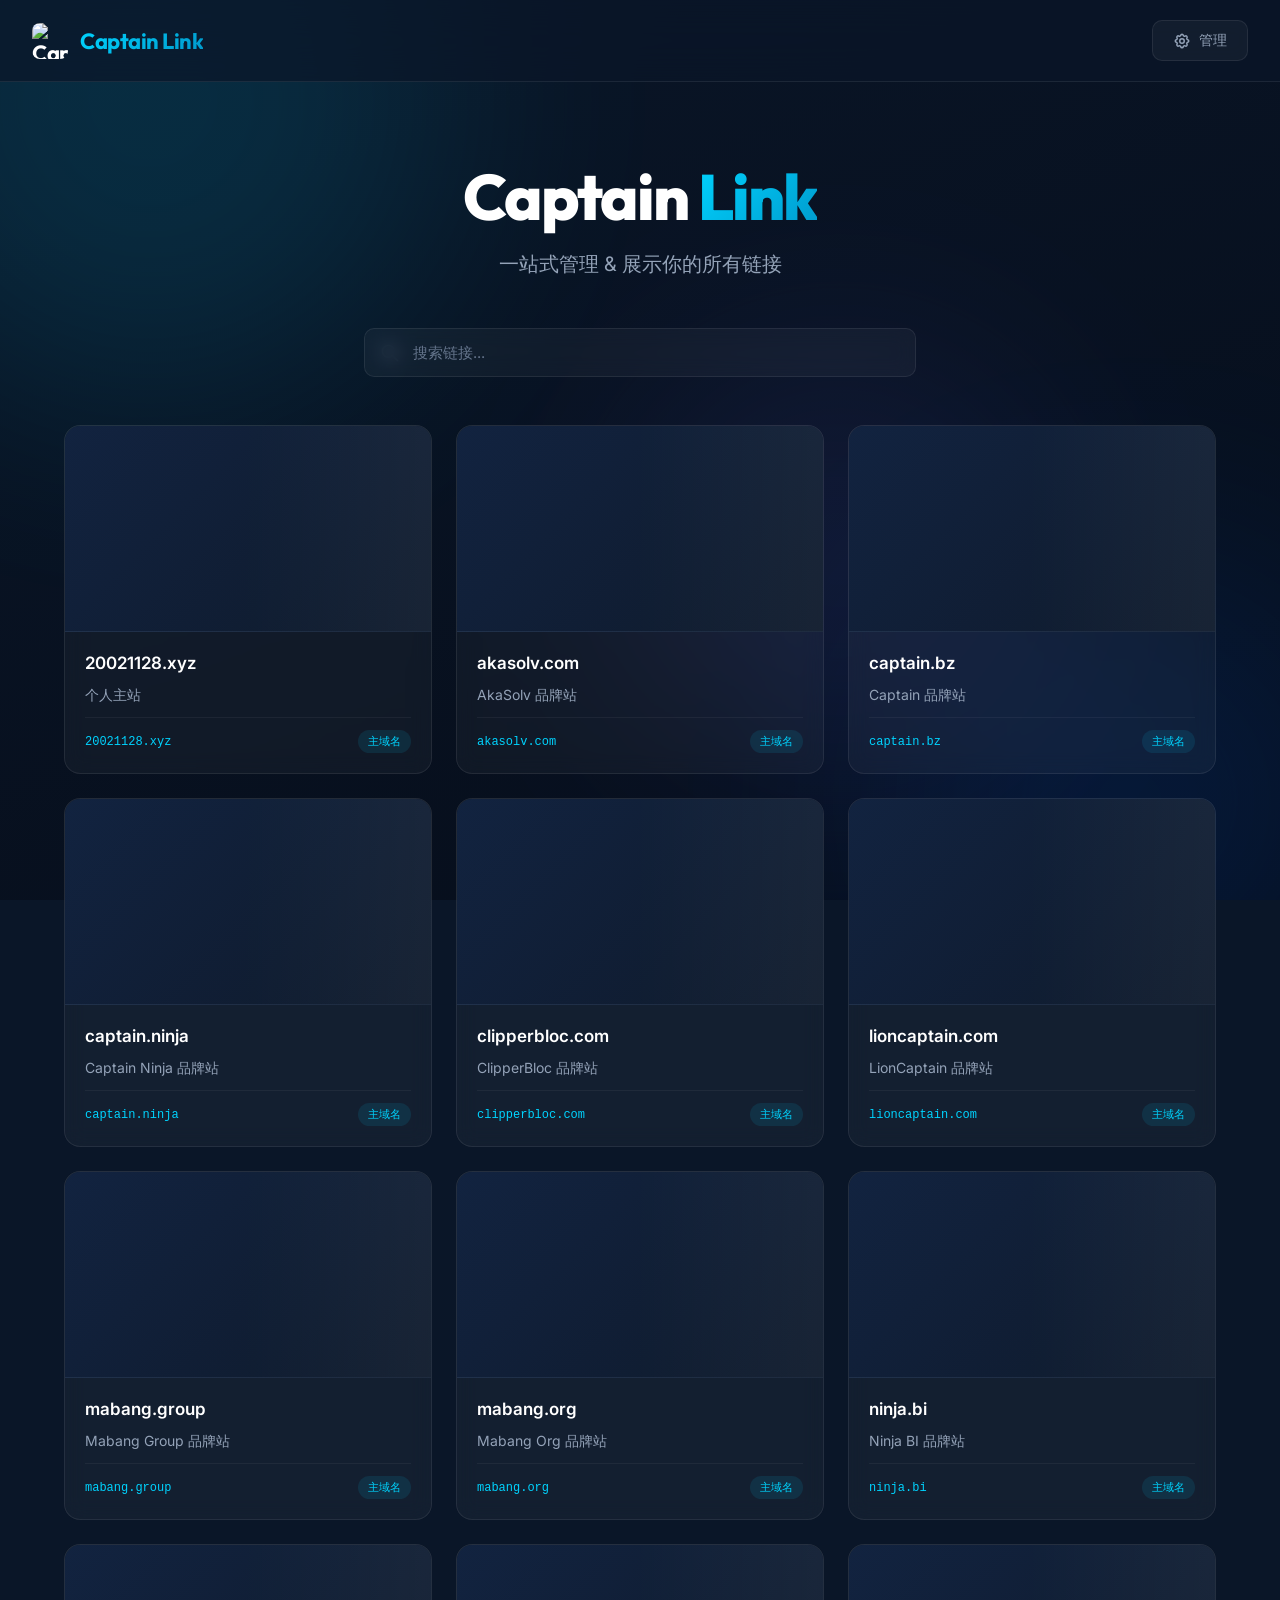
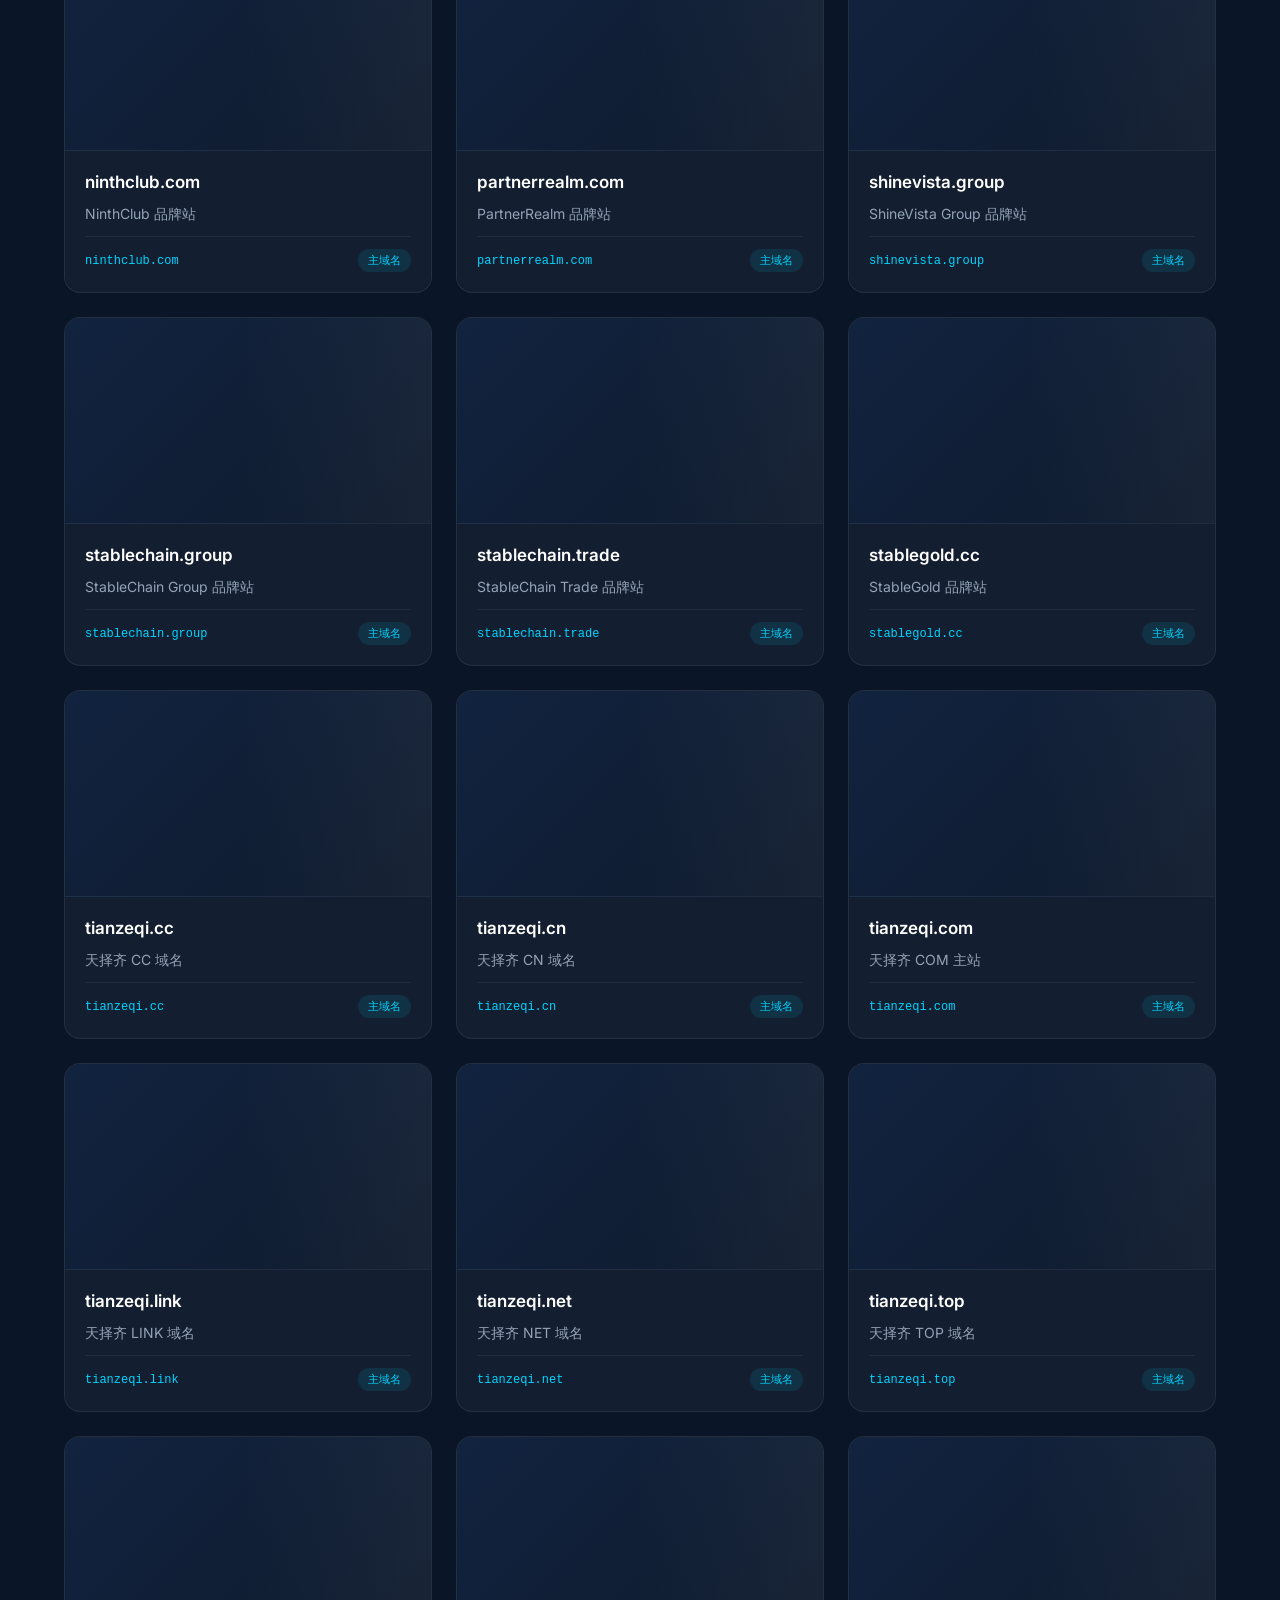
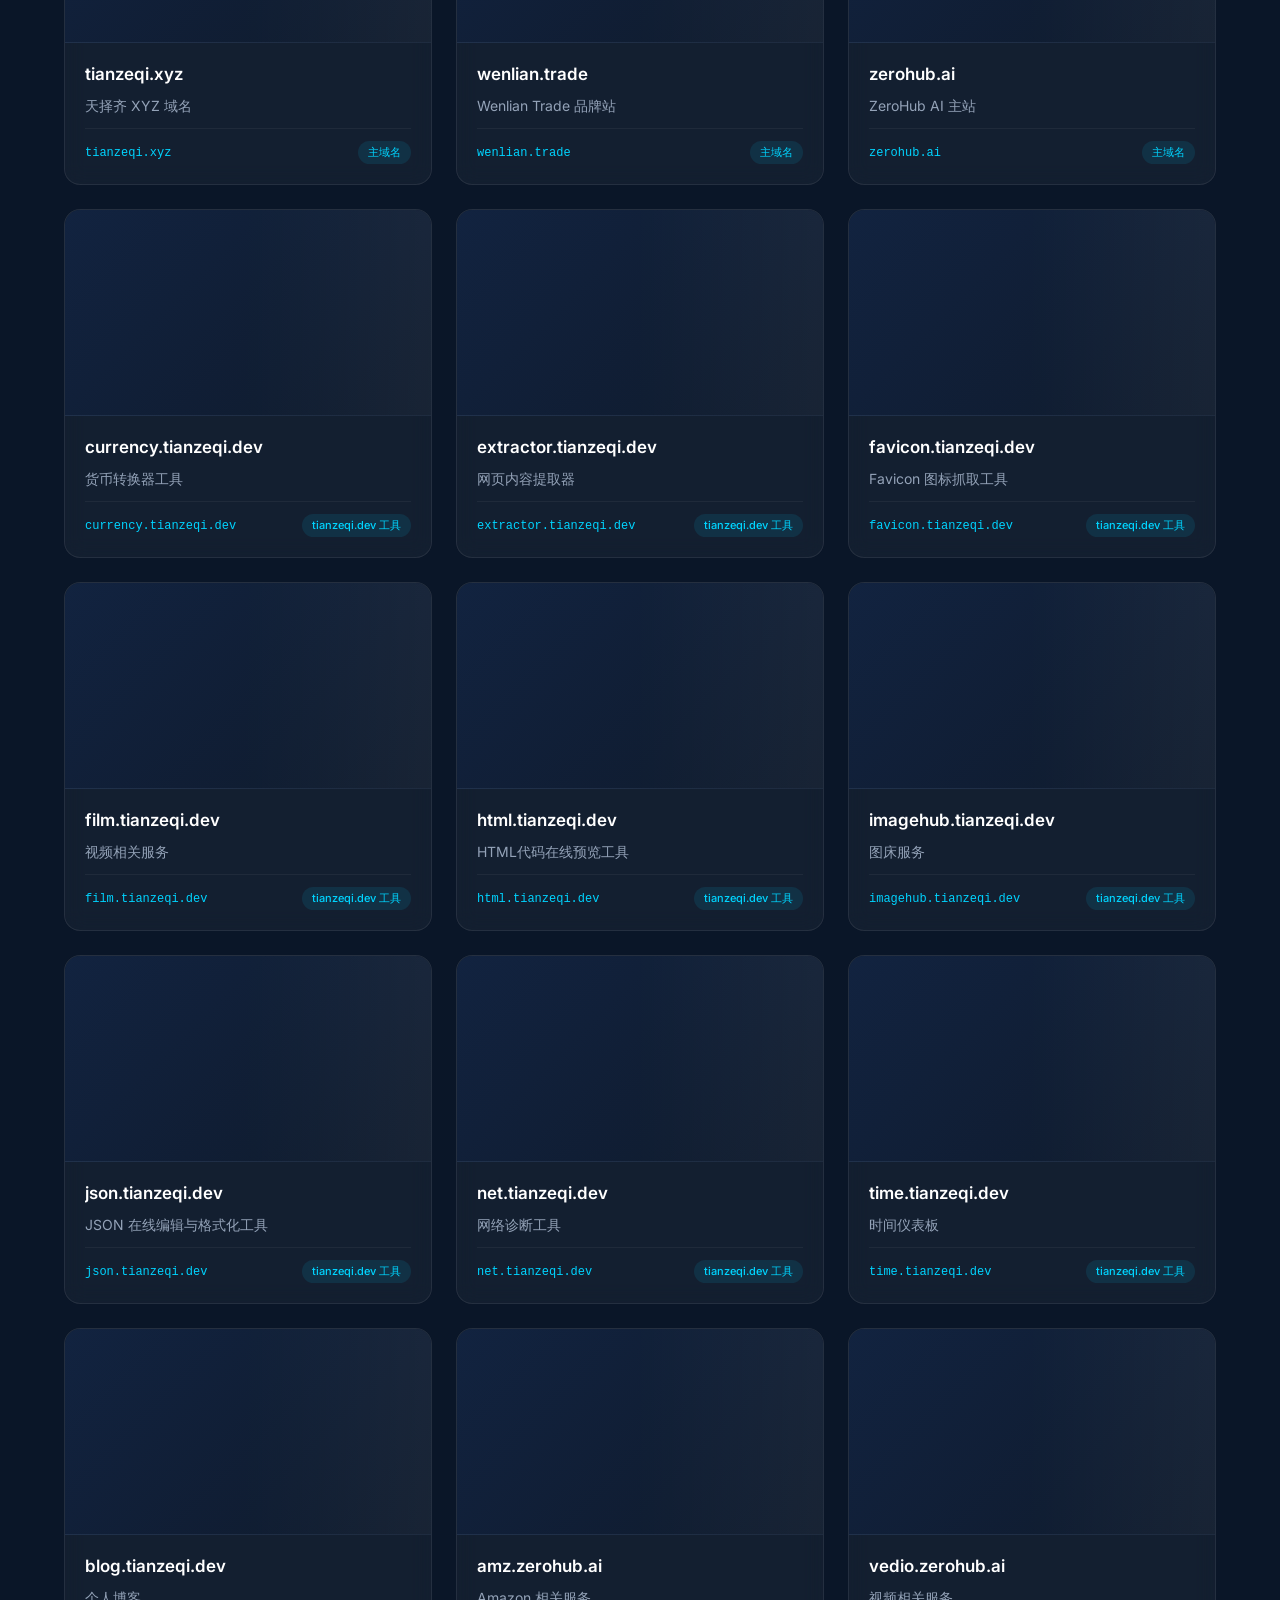
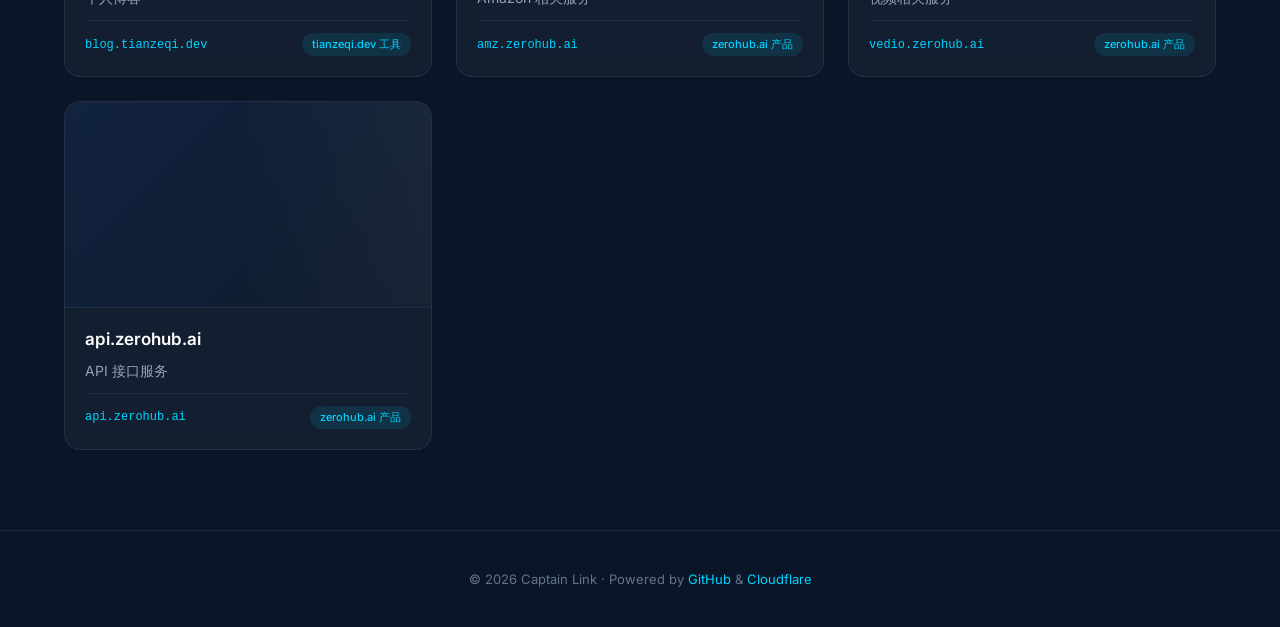
==== index.html @ e4a8e562 "🎉 Captain Link v1.0 — 个人链接展示网站首次提交 - 37个链接卡片，三大分类（主域名/工具/产品） - 暗色主题 + 玻璃拟态动画 - 管理后台：密码验证 + 链接CRUD + " ====
<!DOCTYPE html>
<html lang="zh-CN">
<head>
  <meta charset="UTF-8">
  <meta name="viewport" content="width=device-width, initial-scale=1.0">
  <title>Captain Link — 个人链接收纳站</title>
  <meta name="description" content="一站式管理 & 展示你的所有链接">

  <!-- Favicon -->
  <link rel="icon" type="image/png" href="https://imagehub.tianzeqi.dev/file/favicon/1766540939004_14.png">
  <link rel="apple-touch-icon" href="https://imagehub.tianzeqi.dev/file/favicon/1766540939004_14.png">

  <!-- Open Graph -->
  <meta property="og:title" content="Captain Link">
  <meta property="og:description" content="一站式管理 & 展示你的所有链接">
  <meta property="og:type" content="website">
  <meta property="og:image" content="https://imagehub.tianzeqi.dev/file/favicon/1766540939004_14.png">

  <!-- Fonts -->
  <link rel="preconnect" href="https://fonts.googleapis.com">
  <link rel="preconnect" href="https://fonts.gstatic.com" crossorigin>
  <link href="https://fonts.googleapis.com/css2?family=Inter:wght@400;500;600;700&family=Outfit:wght@600;700;800&display=swap" rel="stylesheet">

  <!-- Styles -->
  <link rel="stylesheet" href="css/style.css">
</head>
<body>

  <!-- 动画背景 -->
  <div class="animated-bg">
    <div class="orb orb-1"></div>
    <div class="orb orb-2"></div>
    <div class="orb orb-3"></div>
  </div>

  <!-- 顶部导航 -->
  <nav class="navbar">
    <a href="index.html" class="logo">
      <img src="https://imagehub.tianzeqi.dev/file/favicon/1766540939004_14.png" alt="Captain Link">
      <span class="logo-text">Captain Link</span>
    </a>
    <a href="admin.html" class="admin-link">
      <svg fill="none" stroke="currentColor" viewBox="0 0 24 24">
        <path stroke-linecap="round" stroke-linejoin="round" stroke-width="2"
              d="M10.325 4.317c.426-1.756 2.924-1.756 3.35 0a1.724 1.724 0 002.573 1.066c1.543-.94 3.31.826 2.37 2.37a1.724 1.724 0 001.065 2.572c1.756.426 1.756 2.924 0 3.35a1.724 1.724 0 00-1.066 2.573c.94 1.543-.826 3.31-2.37 2.37a1.724 1.724 0 00-2.572 1.065c-.426 1.756-2.924 1.756-3.35 0a1.724 1.724 0 00-2.573-1.066c-1.543.94-3.31-.826-2.37-2.37a1.724 1.724 0 00-1.065-2.572c-1.756-.426-1.756-2.924 0-3.35a1.724 1.724 0 001.066-2.573c-.94-1.543.826-3.31 2.37-2.37.996.608 2.296.07 2.572-1.065z"/>
        <path stroke-linecap="round" stroke-linejoin="round" stroke-width="2" d="M15 12a3 3 0 11-6 0 3 3 0 016 0z"/>
      </svg>
      管理
    </a>
  </nav>

  <!-- Hero 区域 -->
  <section class="hero">
    <h1>Captain <span class="gradient-text">Link</span></h1>
    <p class="tagline">一站式管理 & 展示你的所有链接</p>
  </section>

  <!-- 搜索栏 -->
  <div class="search-bar">
    <svg class="search-icon" fill="none" stroke="currentColor" viewBox="0 0 24 24">
      <path stroke-linecap="round" stroke-linejoin="round" stroke-width="2"
            d="M21 21l-6-6m2-5a7 7 0 11-14 0 7 7 0 0114 0z"/>
    </svg>
    <input type="text" id="searchInput" placeholder="搜索链接...">
  </div>

  <!-- 链接卡片网格 -->
  <section class="links-section">
    <div class="links-grid" id="linksGrid">
      <!-- 由 main.js 动态渲染 -->
    </div>
  </section>

  <!-- 页脚 -->
  <footer class="footer">
    <p>&copy; <span id="year"></span> Captain Link · Powered by
      <a href="https://github.com" target="_blank" rel="noopener">GitHub</a> &
      <a href="https://cloudflare.com" target="_blank" rel="noopener">Cloudflare</a>
    </p>
  </footer>

  <!-- Scripts -->
  <script>document.getElementById('year').textContent = new Date().getFullYear();</script>
  <script src="js/config.js"></script>
  <script src="js/main.js"></script>
</body>
</html>
---- css/style.css ----
/* ==========================================================================
   Captain Link — Stylesheet
   暗色主题 · 玻璃拟态 · 动画背景 · 响应式布局
   ========================================================================== */

/* ==================== CSS 变量 ==================== */
:root {
  --bg-base:        #0a1628;
  --bg-deep:        #060d1a;
  --card-bg:        rgba(255, 255, 255, 0.04);
  --card-border:    rgba(255, 255, 255, 0.08);
  --card-hover-bg:  rgba(255, 255, 255, 0.07);
  --card-hover-border: rgba(0, 212, 255, 0.25);
  --text-primary:   #ffffff;
  --text-secondary: #94a3b8;
  --text-muted:     #64748b;
  --accent:         #00d4ff;
  --accent-2:       #0099cc;
  --accent-gradient: linear-gradient(135deg, #00d4ff, #0099cc);
  --danger:         #ef4444;
  --success:        #10b981;
  --warning:        #f59e0b;
  --radius:         16px;
  --radius-sm:      10px;
  --transition:     all 0.3s cubic-bezier(0.4, 0, 0.2, 1);
  --font-heading:   'Outfit', system-ui, sans-serif;
  --font-body:      'Inter', system-ui, -apple-system, sans-serif;
}

/* ==================== Reset ==================== */
*, *::before, *::after {
  margin: 0;
  padding: 0;
  box-sizing: border-box;
}

html { scroll-behavior: smooth; }

body {
  font-family: var(--font-body);
  background: var(--bg-base);
  color: var(--text-primary);
  min-height: 100vh;
  overflow-x: hidden;
  -webkit-font-smoothing: antialiased;
  -moz-osx-font-smoothing: grayscale;
}

a { color: inherit; text-decoration: none; }
img { display: block; max-width: 100%; }
button { font-family: inherit; cursor: pointer; border: none; outline: none; }
input, textarea { font-family: inherit; outline: none; }

/* ==================== 动画背景 ==================== */
.animated-bg {
  position: fixed;
  top: 0; left: 0;
  width: 100%;
  height: 100%;
  z-index: -1;
  overflow: hidden;
  background: linear-gradient(160deg, var(--bg-base) 0%, var(--bg-deep) 100%);
}

.animated-bg .orb {
  position: absolute;
  border-radius: 50%;
  filter: blur(120px);
  opacity: 0.12;
  animation: orb-float 25s infinite ease-in-out;
}

.animated-bg .orb-1 {
  width: 600px; height: 600px;
  background: #00d4ff;
  top: -200px; left: -150px;
}

.animated-bg .orb-2 {
  width: 500px; height: 500px;
  background: #0066ff;
  bottom: -150px; right: -100px;
  animation-delay: -8s;
}

.animated-bg .orb-3 {
  width: 400px; height: 400px;
  background: #6366f1;
  top: 40%; left: 50%;
  animation-delay: -15s;
}

@keyframes orb-float {
  0%, 100% { transform: translate(0, 0) scale(1); }
  33%      { transform: translate(80px, 60px) scale(1.1); }
  66%      { transform: translate(-60px, 80px) scale(0.95); }
}

/* ==================== 顶部导航 ==================== */
.navbar {
  position: sticky;
  top: 0;
  z-index: 100;
  display: flex;
  align-items: center;
  justify-content: space-between;
  padding: 20px 32px;
  background: rgba(10, 22, 40, 0.7);
  backdrop-filter: blur(20px);
  -webkit-backdrop-filter: blur(20px);
  border-bottom: 1px solid var(--card-border);
}

.navbar .logo {
  display: flex;
  align-items: center;
  gap: 12px;
  font-family: var(--font-heading);
  font-size: 22px;
  font-weight: 700;
  letter-spacing: -0.5px;
}

.navbar .logo img {
  width: 36px;
  height: 36px;
  border-radius: 8px;
}

.navbar .logo .logo-text {
  background: var(--accent-gradient);
  -webkit-background-clip: text;
  background-clip: text;
  -webkit-text-fill-color: transparent;
}

.admin-link {
  display: flex;
  align-items: center;
  gap: 8px;
  padding: 10px 20px;
  background: var(--card-bg);
  border: 1px solid var(--card-border);
  border-radius: var(--radius-sm);
  color: var(--text-secondary);
  font-size: 14px;
  font-weight: 500;
  transition: var(--transition);
}

.admin-link:hover {
  background: var(--card-hover-bg);
  border-color: var(--card-hover-border);
  color: var(--accent);
}

.admin-link svg {
  width: 18px;
  height: 18px;
}

/* ==================== Hero 区域 ==================== */
.hero {
  text-align: center;
  padding: 80px 24px 48px;
  max-width: 800px;
  margin: 0 auto;
}

.hero h1 {
  font-family: var(--font-heading);
  font-size: clamp(40px, 7vw, 64px);
  font-weight: 800;
  letter-spacing: -2px;
  line-height: 1.1;
  margin-bottom: 16px;
}

.hero h1 .gradient-text {
  background: var(--accent-gradient);
  -webkit-background-clip: text;
  background-clip: text;
  -webkit-text-fill-color: transparent;
}

.hero .tagline {
  font-size: clamp(16px, 2.5vw, 20px);
  color: var(--text-secondary);
  font-weight: 400;
  line-height: 1.6;
}

/* ==================== 搜索栏 ==================== */
.search-bar {
  max-width: 600px;
  margin: 0 auto 48px;
  padding: 0 24px;
  position: relative;
}

.search-bar input {
  width: 100%;
  padding: 14px 20px 14px 48px;
  background: var(--card-bg);
  border: 1px solid var(--card-border);
  border-radius: var(--radius-sm);
  color: var(--text-primary);
  font-size: 15px;
  transition: var(--transition);
  backdrop-filter: blur(10px);
}

.search-bar input::placeholder {
  color: var(--text-muted);
}

.search-bar input:focus {
  border-color: var(--accent);
  background: var(--card-hover-bg);
}

.search-bar .search-icon {
  position: absolute;
  left: 40px;
  top: 50%;
  transform: translateY(-50%);
  width: 20px;
  height: 20px;
  color: var(--text-muted);
  pointer-events: none;
}

/* ==================== 链接卡片网格 ==================== */
.links-section {
  max-width: 1200px;
  margin: 0 auto;
  padding: 0 24px 80px;
}

.links-grid {
  display: grid;
  grid-template-columns: repeat(auto-fill, minmax(340px, 1fr));
  gap: 24px;
}

/* --- 单个链接卡片 --- */
.link-card {
  background: var(--card-bg);
  border: 1px solid var(--card-border);
  border-radius: var(--radius);
  overflow: hidden;
  transition: var(--transition);
  backdrop-filter: blur(10px);
  -webkit-backdrop-filter: blur(10px);
  display: flex;
  flex-direction: column;
  animation: card-fade-in 0.5s ease-out forwards;
  opacity: 0;
}

@keyframes card-fade-in {
  from { opacity: 0; transform: translateY(20px); }
  to   { opacity: 1; transform: translateY(0); }
}

.link-card:hover {
  transform: translateY(-6px);
  background: var(--card-hover-bg);
  border-color: var(--card-hover-border);
  box-shadow: 0 16px 48px rgba(0, 212, 255, 0.08);
}

/* --- 预览截图区域 --- */
.link-preview {
  width: 100%;
  aspect-ratio: 16 / 9;
  background: linear-gradient(135deg, #0d1f3c, #0a1628);
  overflow: hidden;
  position: relative;
  border-bottom: 1px solid var(--card-border);
}

.link-preview img {
  width: 100%;
  height: 100%;
  object-fit: cover;
  transition: transform 0.4s ease;
}

.link-card:hover .link-preview img {
  transform: scale(1.05);
}

/* 预览加载骨架 */
.link-preview .skeleton {
  width: 100%;
  height: 100%;
  background: linear-gradient(90deg, rgba(255,255,255,0.02) 25%, rgba(255,255,255,0.06) 50%, rgba(255,255,255,0.02) 75%);
  background-size: 200% 100%;
  animation: skeleton-shimmer 1.5s infinite;
}

@keyframes skeleton-shimmer {
  0%   { background-position: 200% 0; }
  100% { background-position: -200% 0; }
}

/* 预览加载失败时的回退 */
.link-preview .preview-fallback {
  display: none;
  width: 100%;
  height: 100%;
  flex-direction: column;
  align-items: center;
  justify-content: center;
  gap: 12px;
  background: linear-gradient(135deg, #0d1f3c, #0a1628);
}

.link-preview .preview-fallback img {
  width: 48px;
  height: 48px;
  border-radius: 10px;
}

.link-preview .preview-fallback span {
  font-size: 13px;
  color: var(--text-muted);
}

/* --- 卡片信息区域 --- */
.link-info {
  padding: 20px;
  flex: 1;
  display: flex;
  flex-direction: column;
}

.link-header {
  display: flex;
  align-items: center;
  gap: 10px;
  margin-bottom: 10px;
}

.link-favicon {
  width: 24px;
  height: 24px;
  border-radius: 6px;
  flex-shrink: 0;
}

.link-title {
  font-size: 17px;
  font-weight: 600;
  color: var(--text-primary);
  line-height: 1.3;
  flex: 1;
  overflow: hidden;
  text-overflow: ellipsis;
  white-space: nowrap;
}

.link-description {
  font-size: 14px;
  color: var(--text-secondary);
  line-height: 1.5;
  margin-bottom: 12px;
  display: -webkit-box;
  -webkit-line-clamp: 2;
  -webkit-box-orient: vertical;
  overflow: hidden;
}

.link-meta {
  display: flex;
  align-items: center;
  justify-content: space-between;
  margin-top: auto;
  padding-top: 12px;
  border-top: 1px solid rgba(255,255,255,0.05);
}

.link-url {
  font-size: 12px;
  color: var(--accent);
  font-family: 'SF Mono', 'Fira Code', monospace;
  overflow: hidden;
  text-overflow: ellipsis;
  white-space: nowrap;
  max-width: 200px;
}

.link-category {
  font-size: 11px;
  padding: 4px 10px;
  background: rgba(0, 212, 255, 0.1);
  color: var(--accent);
  border-radius: 20px;
  font-weight: 500;
  white-space: nowrap;
}

/* --- 空状态 --- */
.empty-state {
  grid-column: 1 / -1;
  text-align: center;
  padding: 80px 24px;
  color: var(--text-muted);
}

.empty-state svg {
  width: 64px;
  height: 64px;
  margin: 0 auto 20px;
  opacity: 0.3;
}

.empty-state h3 {
  font-size: 20px;
  color: var(--text-secondary);
  margin-bottom: 8px;
}

.empty-state p {
  font-size: 14px;
}

/* ==================== 页脚 ==================== */
.footer {
  text-align: center;
  padding: 40px 24px;
  border-top: 1px solid var(--card-border);
  color: var(--text-muted);
  font-size: 13px;
}

.footer a {
  color: var(--accent);
  transition: var(--transition);
}

.footer a:hover { text-decoration: underline; }

/* ==========================================================================
   管理后台样式
   ========================================================================== */
.admin-body {
  display: flex;
  align-items: center;
  justify-content: center;
  min-height: 100vh;
  padding: 24px;
}

/* --- 密码门 --- */
.password-gate {
  width: 100%;
  max-width: 420px;
  background: var(--card-bg);
  border: 1px solid var(--card-border);
  border-radius: var(--radius);
  padding: 48px 40px;
  text-align: center;
  backdrop-filter: blur(20px);
  -webkit-backdrop-filter: blur(20px);
  animation: card-fade-in 0.5s ease-out;
}

.password-gate .lock-icon {
  width: 64px;
  height: 64px;
  margin: 0 auto 24px;
  color: var(--accent);
  opacity: 0.8;
}

.password-gate h2 {
  font-family: var(--font-heading);
  font-size: 24px;
  font-weight: 700;
  margin-bottom: 8px;
}

.password-gate p {
  font-size: 14px;
  color: var(--text-secondary);
  margin-bottom: 28px;
}

.password-gate .input-group {
  position: relative;
  margin-bottom: 20px;
}

.password-gate input {
  width: 100%;
  padding: 14px 48px 14px 16px;
  background: rgba(0, 0, 0, 0.3);
  border: 1px solid var(--card-border);
  border-radius: var(--radius-sm);
  color: var(--text-primary);
  font-size: 15px;
  transition: var(--transition);
}

.password-gate input:focus {
  border-color: var(--accent);
}

.password-gate input.shake {
  border-color: var(--danger);
  animation: shake 0.4s ease;
}

@keyframes shake {
  0%, 100% { transform: translateX(0); }
  25%      { transform: translateX(-8px); }
  75%      { transform: translateX(8px); }
}

.password-gate .toggle-visibility {
  position: absolute;
  right: 14px;
  top: 50%;
  transform: translateY(-50%);
  background: none;
  color: var(--text-muted);
  cursor: pointer;
  padding: 4px;
}

.password-gate .toggle-visibility:hover { color: var(--text-secondary); }

.password-gate .error-msg {
  display: none;
  color: var(--danger);
  font-size: 13px;
  margin-bottom: 16px;
}

/* --- 通用按钮 --- */
.btn {
  display: inline-flex;
  align-items: center;
  justify-content: center;
  gap: 8px;
  padding: 12px 24px;
  border-radius: var(--radius-sm);
  font-size: 14px;
  font-weight: 600;
  transition: var(--transition);
  white-space: nowrap;
}

.btn-primary {
  background: var(--accent-gradient);
  color: #001824;
  width: 100%;
}

.btn-primary:hover {
  transform: translateY(-1px);
  box-shadow: 0 8px 24px rgba(0, 212, 255, 0.3);
}

.btn-primary:disabled {
  opacity: 0.5;
  cursor: not-allowed;
  transform: none;
  box-shadow: none;
}

.btn-secondary {
  background: var(--card-bg);
  border: 1px solid var(--card-border);
  color: var(--text-secondary);
}

.btn-secondary:hover {
  background: var(--card-hover-bg);
  color: var(--text-primary);
}

.btn-danger {
  background: rgba(239, 68, 68, 0.1);
  border: 1px solid rgba(239, 68, 68, 0.2);
  color: var(--danger);
  padding: 8px 14px;
  font-size: 13px;
}

.btn-danger:hover {
  background: rgba(239, 68, 68, 0.2);
}

/* --- 管理面板 --- */
.admin-panel {
  width: 100%;
  max-width: 800px;
  animation: card-fade-in 0.4s ease-out;
}

.admin-header {
  display: flex;
  align-items: center;
  justify-content: space-between;
  margin-bottom: 32px;
}

.admin-header h2 {
  font-family: var(--font-heading);
  font-size: 28px;
  font-weight: 700;
}

.admin-header .back-link {
  font-size: 14px;
  color: var(--text-secondary);
  transition: var(--transition);
}

.admin-header .back-link:hover { color: var(--accent); }

/* --- 区块卡片 --- */
.section-card {
  background: var(--card-bg);
  border: 1px solid var(--card-border);
  border-radius: var(--radius);
  padding: 28px;
  margin-bottom: 24px;
  backdrop-filter: blur(10px);
}

.section-card h3 {
  font-size: 16px;
  font-weight: 600;
  margin-bottom: 20px;
  display: flex;
  align-items: center;
  gap: 8px;
}

.section-card h3 .count {
  font-size: 13px;
  color: var(--text-muted);
  font-weight: 400;
}

/* --- 表单字段 --- */
.form-row {
  display: grid;
  grid-template-columns: 1fr 1fr;
  gap: 16px;
  margin-bottom: 16px;
}

.form-field {
  display: flex;
  flex-direction: column;
  gap: 6px;
}

.form-field.full { grid-column: 1 / -1; }

.form-field label {
  font-size: 13px;
  color: var(--text-secondary);
  font-weight: 500;
}

.form-field input,
.form-field textarea {
  padding: 10px 14px;
  background: rgba(0, 0, 0, 0.3);
  border: 1px solid var(--card-border);
  border-radius: 8px;
  color: var(--text-primary);
  font-size: 14px;
  transition: var(--transition);
}

.form-field input:focus,
.form-field textarea:focus {
  border-color: var(--accent);
}

.form-field textarea {
  resize: vertical;
  min-height: 60px;
}

/* --- 链接列表项 --- */
.link-list {
  display: flex;
  flex-direction: column;
  gap: 12px;
}

.link-list-item {
  display: flex;
  align-items: center;
  gap: 14px;
  padding: 14px 16px;
  background: rgba(0, 0, 0, 0.2);
  border: 1px solid var(--card-border);
  border-radius: var(--radius-sm);
  transition: var(--transition);
}

.link-list-item:hover {
  border-color: rgba(255, 255, 255, 0.12);
  background: rgba(0, 0, 0, 0.3);
}

.link-list-item .item-info {
  flex: 1;
  min-width: 0;
}

.link-list-item .item-title {
  font-size: 15px;
  font-weight: 600;
  margin-bottom: 2px;
  overflow: hidden;
  text-overflow: ellipsis;
  white-space: nowrap;
}

.link-list-item .item-url {
  font-size: 12px;
  color: var(--text-muted);
  font-family: 'SF Mono', 'Fira Code', monospace;
  overflow: hidden;
  text-overflow: ellipsis;
  white-space: nowrap;
}

.link-list-item .item-actions {
  display: flex;
  gap: 8px;
  flex-shrink: 0;
}

.link-list-item .item-actions button {
  padding: 6px 10px;
  font-size: 12px;
  border-radius: 6px;
  transition: var(--transition);
}

.icon-btn {
  background: var(--card-bg);
  border: 1px solid var(--card-border);
  color: var(--text-secondary);
  display: flex;
  align-items: center;
  gap: 4px;
}

.icon-btn:hover { color: var(--accent); border-color: var(--card-hover-border); }
.icon-btn svg { width: 14px; height: 14px; }

/* --- GitHub 设置 --- */
.github-settings {
  display: flex;
  flex-direction: column;
  gap: 16px;
}

.setting-row {
  display: flex;
  align-items: center;
  justify-content: space-between;
  gap: 12px;
}

.setting-row .setting-label {
  font-size: 13px;
  color: var(--text-secondary);
}

.setting-row .setting-value {
  font-size: 13px;
  color: var(--text-primary);
  font-family: 'SF Mono', 'Fira Code', monospace;
}

.token-status {
  display: flex;
  align-items: center;
  gap: 6px;
  font-size: 12px;
  padding: 4px 10px;
  border-radius: 20px;
}

.token-status.connected {
  background: rgba(16, 185, 129, 0.1);
  color: var(--success);
}

.token-status.disconnected {
  background: rgba(239, 68, 68, 0.1);
  color: var(--danger);
}

/* --- 部署状态 --- */
.deploy-status {
  display: none;
  align-items: center;
  justify-content: center;
  gap: 12px;
  padding: 20px;
  background: var(--card-bg);
  border: 1px solid var(--card-border);
  border-radius: var(--radius-sm);
  margin-bottom: 24px;
}

.deploy-status.active { display: flex; }

.deploy-status .spinner {
  width: 20px;
  height: 20px;
  border: 2px solid rgba(0, 212, 255, 0.2);
  border-top-color: var(--accent);
  border-radius: 50%;
  animation: spin 0.8s linear infinite;
}

@keyframes spin {
  to { transform: rotate(360deg); }
}

.deploy-status .status-text {
  font-size: 14px;
  color: var(--text-secondary);
}

.deploy-status.success .status-text { color: var(--success); }
.deploy-status.success .spinner { display: none; }

.deploy-status.error .status-text { color: var(--danger); }
.deploy-status.error .spinner { display: none; }

/* --- 部署操作栏 --- */
.deploy-bar {
  display: flex;
  gap: 12px;
  margin-top: 24px;
}

.deploy-bar .btn-primary { flex: 1; }

/* --- Toast 提示 --- */
.toast {
  position: fixed;
  bottom: 32px;
  left: 50%;
  transform: translateX(-50%) translateY(100px);
  background: var(--card-bg);
  border: 1px solid var(--card-border);
  border-radius: var(--radius-sm);
  padding: 14px 24px;
  backdrop-filter: blur(20px);
  -webkit-backdrop-filter: blur(20px);
  font-size: 14px;
  z-index: 1000;
  transition: transform 0.3s ease, opacity 0.3s ease;
  opacity: 0;
  pointer-events: none;
  display: flex;
  align-items: center;
  gap: 10px;
}

.toast.show {
  transform: translateX(-50%) translateY(0);
  opacity: 1;
}

.toast.success { border-color: rgba(16, 185, 129, 0.3); color: var(--success); }
.toast.error   { border-color: rgba(239, 68, 68, 0.3); color: var(--danger); }
.toast.info    { border-color: rgba(0, 212, 255, 0.3); color: var(--accent); }

/* ==================== 响应式 ==================== */
@media (max-width: 768px) {
  .navbar { padding: 16px 20px; }
  .navbar .logo { font-size: 18px; }
  .navbar .logo img { width: 32px; height: 32px; }

  .hero { padding: 48px 20px 32px; }

  .links-grid {
    grid-template-columns: 1fr;
    gap: 16px;
  }

  .form-row { grid-template-columns: 1fr; }

  .admin-panel { max-width: 100%; }

  .section-card { padding: 20px; }

  .link-list-item {
    flex-direction: column;
    align-items: flex-start;
  }

  .link-list-item .item-actions {
    width: 100%;
    justify-content: flex-end;
  }
}

@media (max-width: 480px) {
  .navbar .logo .logo-text { display: none; }
  .hero h1 { font-size: 36px; }
  .password-gate { padding: 32px 24px; }
}

/* ==================== 滚动条 ==================== */
::-webkit-scrollbar { width: 8px; }
::-webkit-scrollbar-track { background: var(--bg-deep); }
::-webkit-scrollbar-thumb {
  background: rgba(255, 255, 255, 0.1);
  border-radius: 4px;
}
::-webkit-scrollbar-thumb:hover { background: rgba(255, 255, 255, 0.2); }

/* ==================== 选中文本 ==================== */
::selection {
  background: rgba(0, 212, 255, 0.25);
  color: var(--text-primary);
}
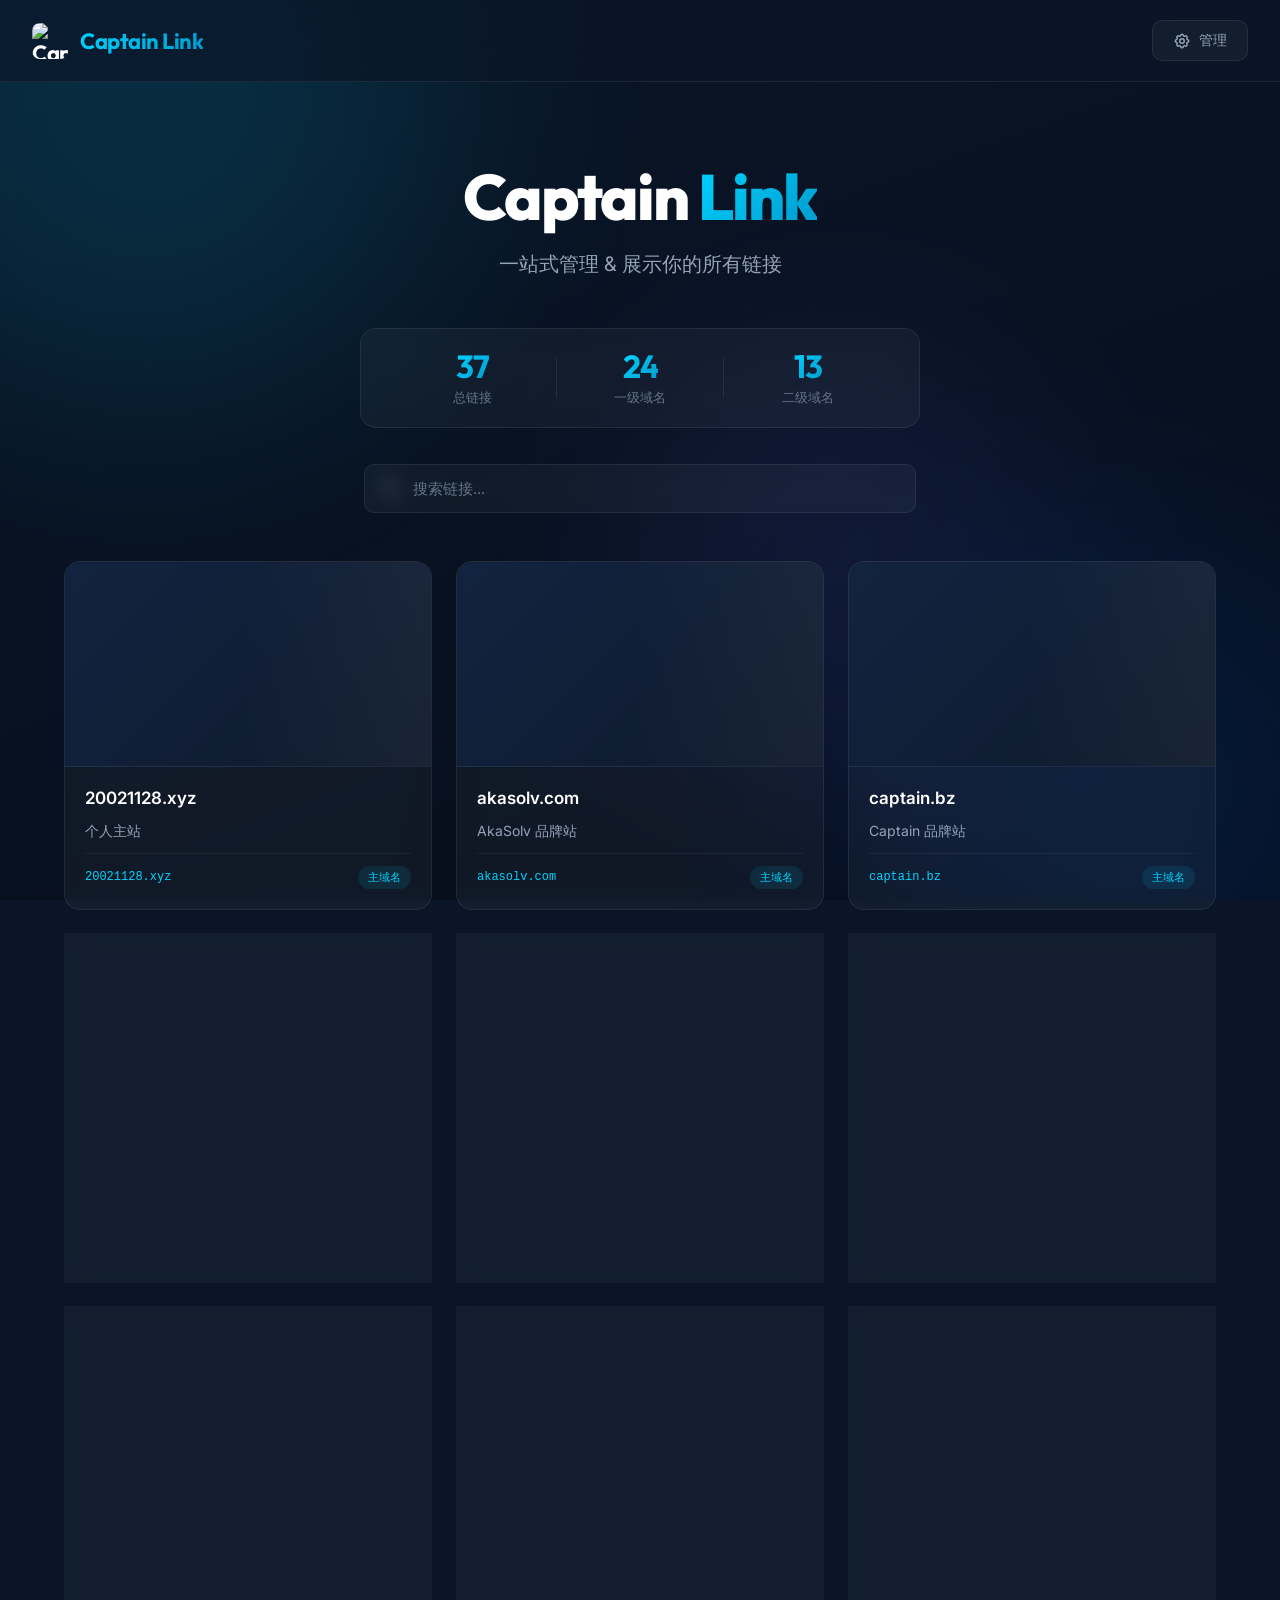
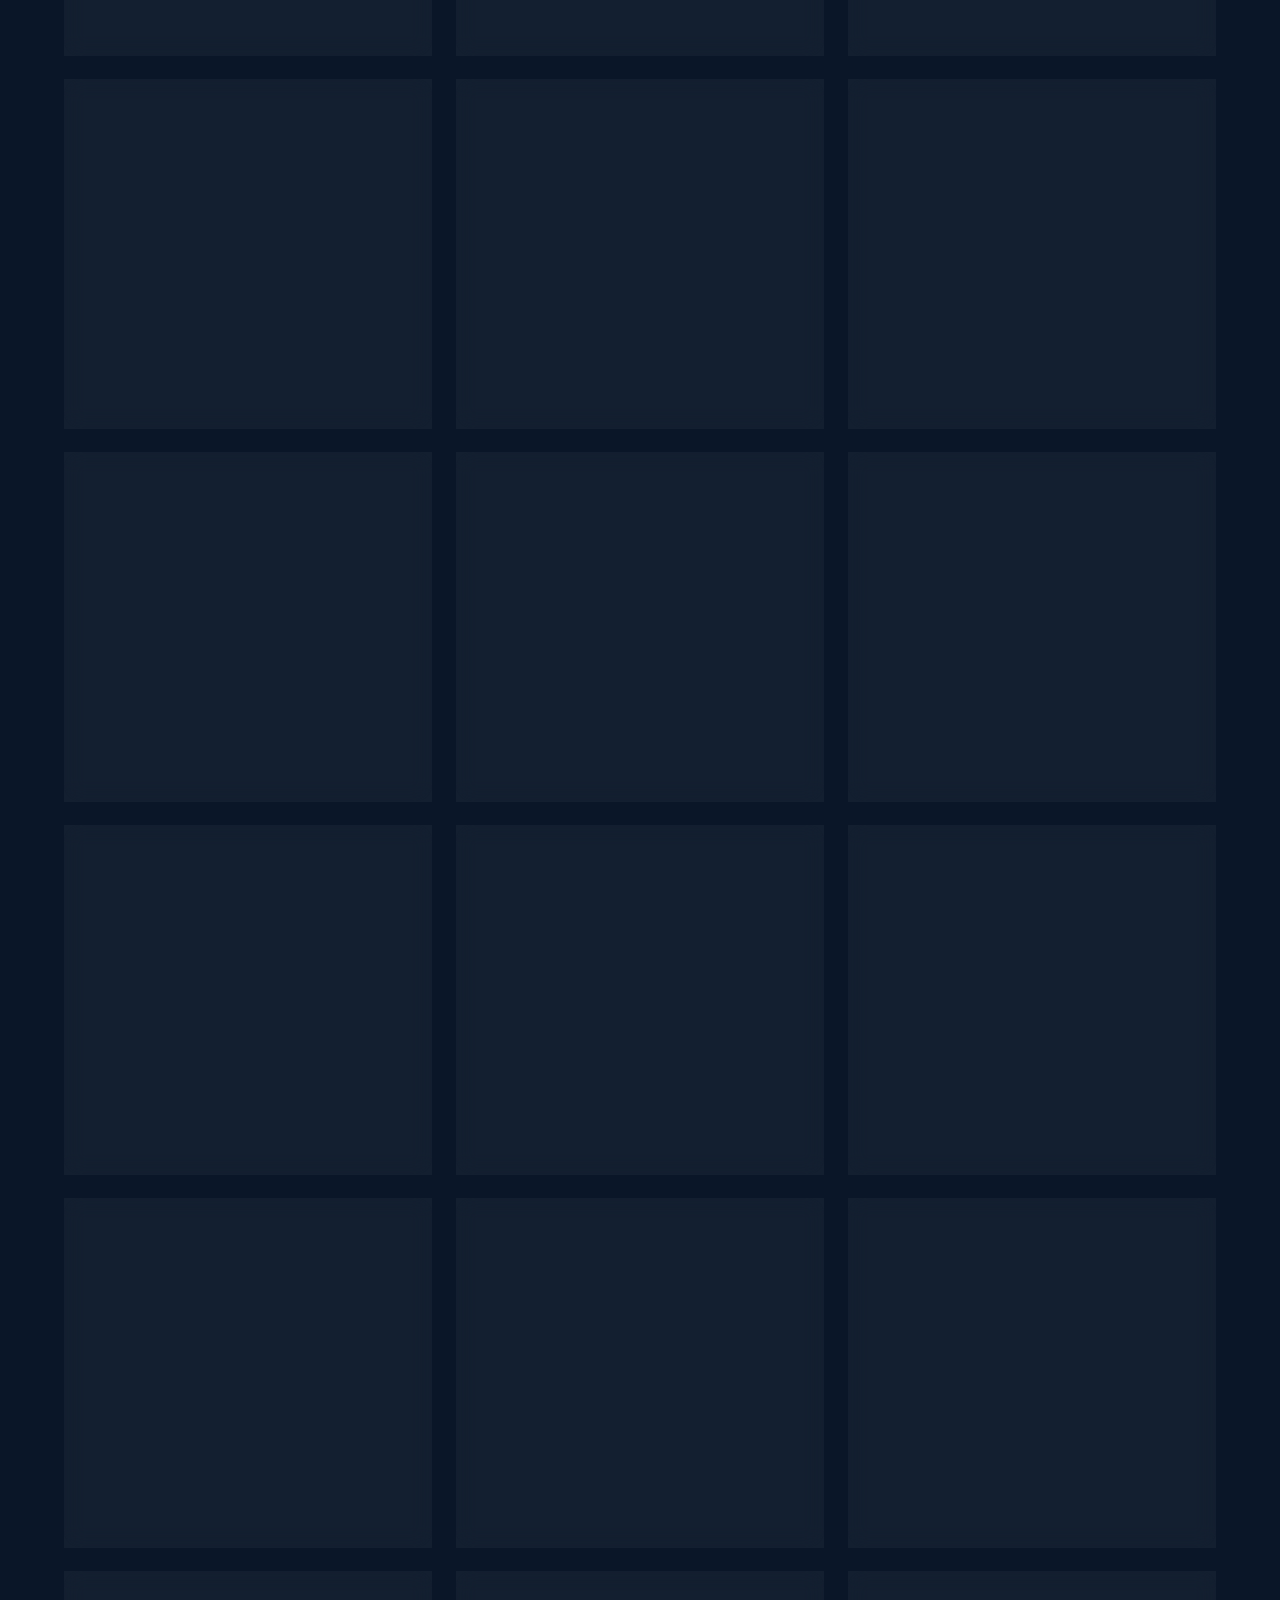
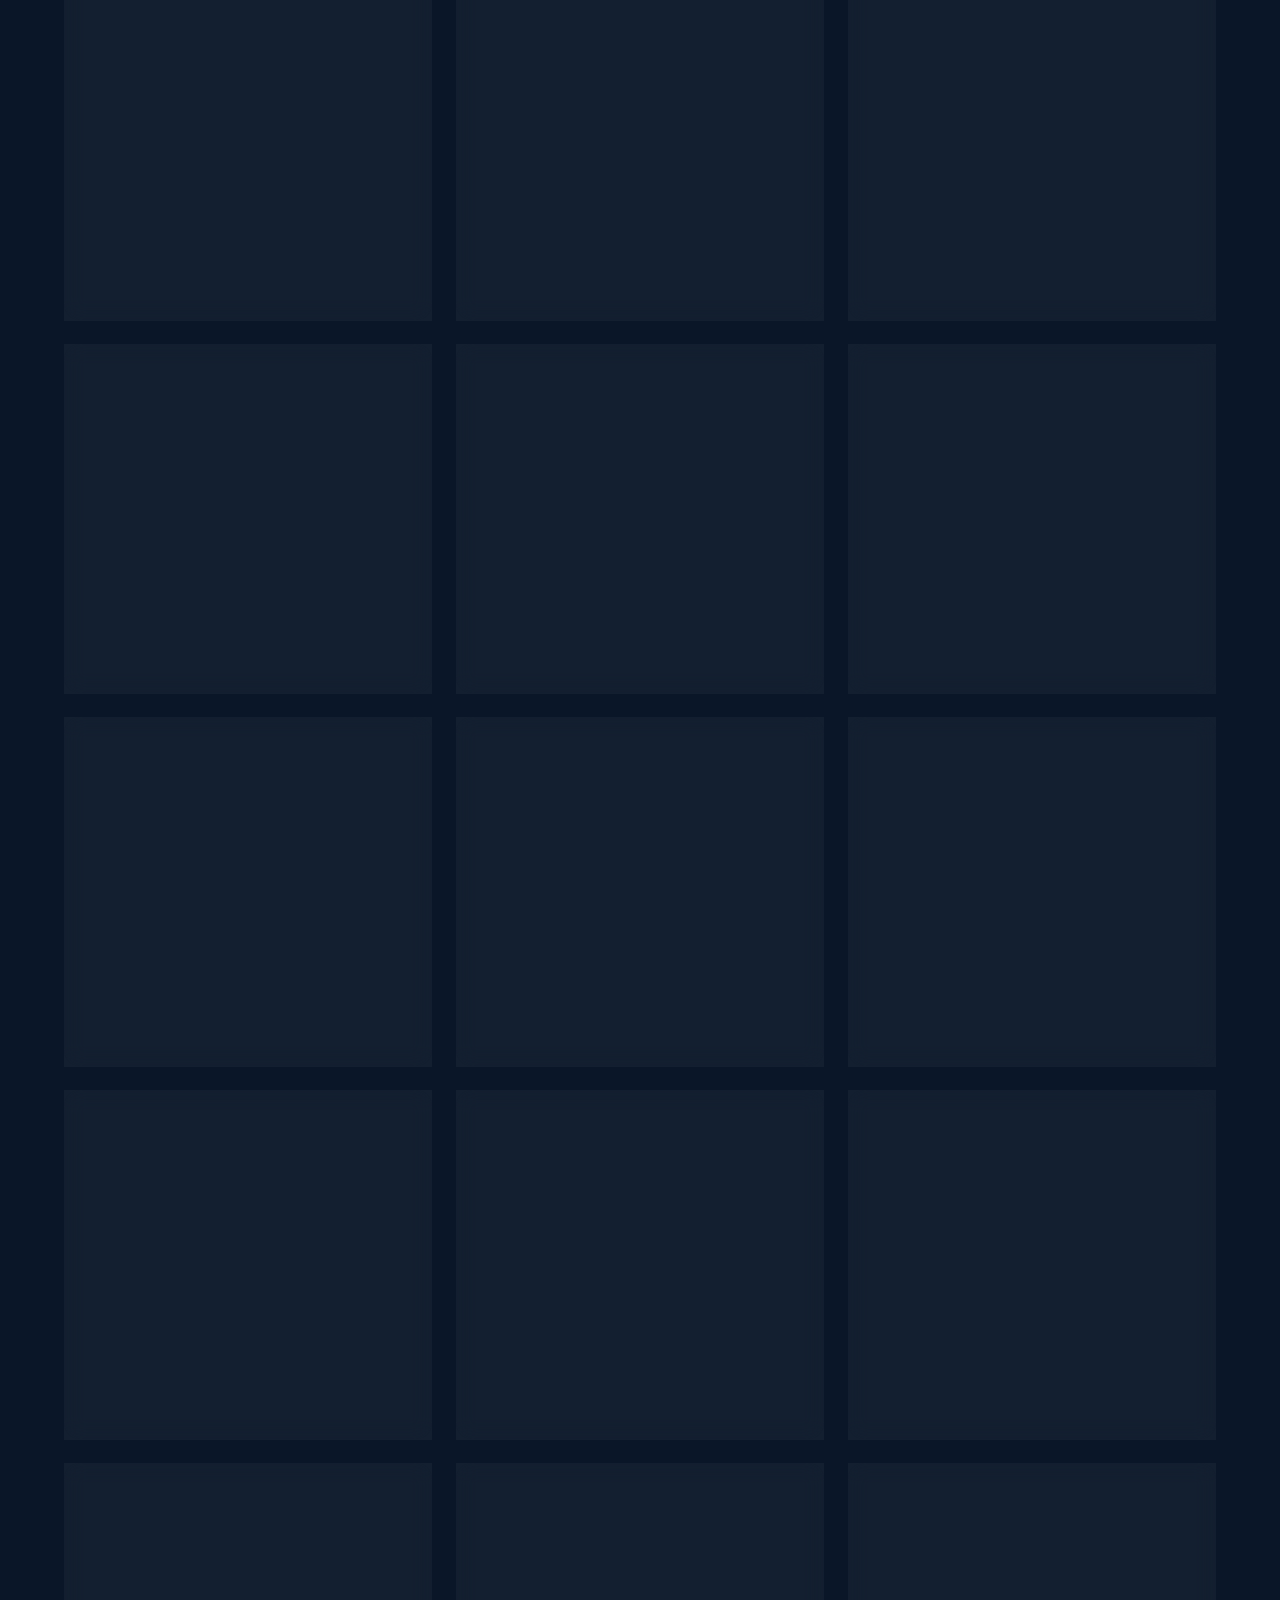
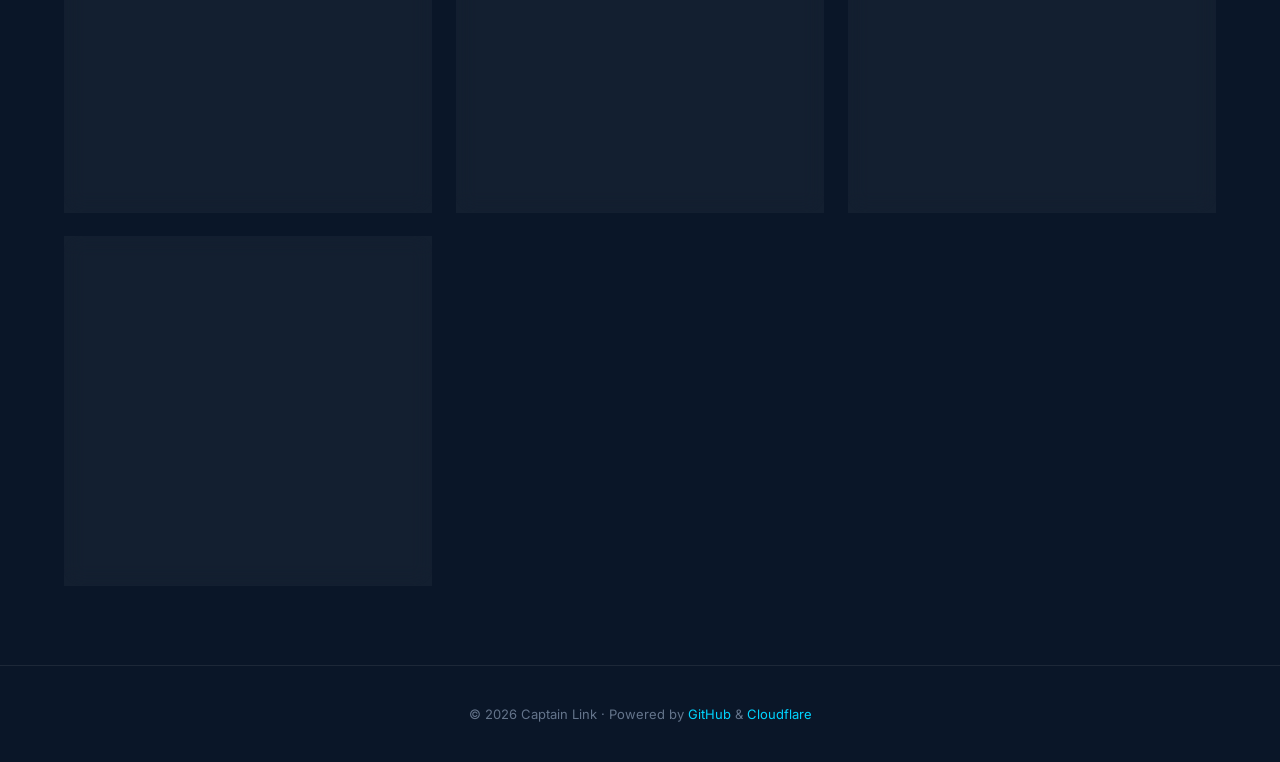
==== commit a731b872: "✨ 主页添加域名统计栏：一级域名/二级域名数量展示" ====
--- a/index.html
+++ b/index.html
@@ -55,6 +55,24 @@
     <p class="tagline">一站式管理 & 展示你的所有链接</p>
   </section>
 
+  <!-- 域名统计 -->
+  <div class="stats-bar" id="statsBar">
+    <div class="stat-item">
+      <span class="stat-number" id="statTotal">—</span>
+      <span class="stat-label">总链接</span>
+    </div>
+    <div class="stat-divider"></div>
+    <div class="stat-item">
+      <span class="stat-number" id="statFirst">—</span>
+      <span class="stat-label">一级域名</span>
+    </div>
+    <div class="stat-divider"></div>
+    <div class="stat-item">
+      <span class="stat-number" id="statSecond">—</span>
+      <span class="stat-label">二级域名</span>
+    </div>
+  </div>
+
   <!-- 搜索栏 -->
   <div class="search-bar">
     <svg class="search-icon" fill="none" stroke="currentColor" viewBox="0 0 24 24">
--- a/css/style.css
+++ b/css/style.css
@@ -190,6 +190,76 @@
   line-height: 1.6;
 }
 
+/* ==================== 域名统计栏 ==================== */
+.stats-bar {
+  display: flex;
+  align-items: center;
+  justify-content: center;
+  gap: 0;
+  max-width: 560px;
+  margin: 0 auto 36px;
+  padding: 20px 28px;
+  background: var(--card-bg);
+  border: 1px solid var(--card-border);
+  border-radius: var(--radius);
+  backdrop-filter: blur(10px);
+  -webkit-backdrop-filter: blur(10px);
+  animation: stats-fade-in 0.6s ease-out 0.2s forwards;
+  opacity: 0;
+}
+
+@keyframes stats-fade-in {
+  from { opacity: 0; transform: translateY(12px); }
+  to   { opacity: 1; transform: translateY(0); }
+}
+
+.stat-item {
+  display: flex;
+  flex-direction: column;
+  align-items: center;
+  gap: 4px;
+  flex: 1;
+  min-width: 100px;
+  padding: 0 20px;
+}
+
+.stat-number {
+  font-family: var(--font-heading);
+  font-size: 32px;
+  font-weight: 700;
+  letter-spacing: -1px;
+  background: var(--accent-gradient);
+  -webkit-background-clip: text;
+  background-clip: text;
+  -webkit-text-fill-color: transparent;
+  line-height: 1.1;
+  transition: all 0.4s ease;
+}
+
+.stat-label {
+  font-size: 13px;
+  color: var(--text-muted);
+  font-weight: 500;
+}
+
+.stat-divider {
+  width: 1px;
+  height: 40px;
+  background: var(--card-border);
+  flex-shrink: 0;
+}
+
+/* 数字跳动动画 */
+.stat-number.counted {
+  animation: count-pop 0.5s cubic-bezier(0.34, 1.56, 0.64, 1);
+}
+
+@keyframes count-pop {
+  0%   { transform: scale(1); }
+  50%  { transform: scale(1.15); }
+  100% { transform: scale(1); }
+}
+
 /* ==================== 搜索栏 ==================== */
 .search-bar {
   max-width: 600px;
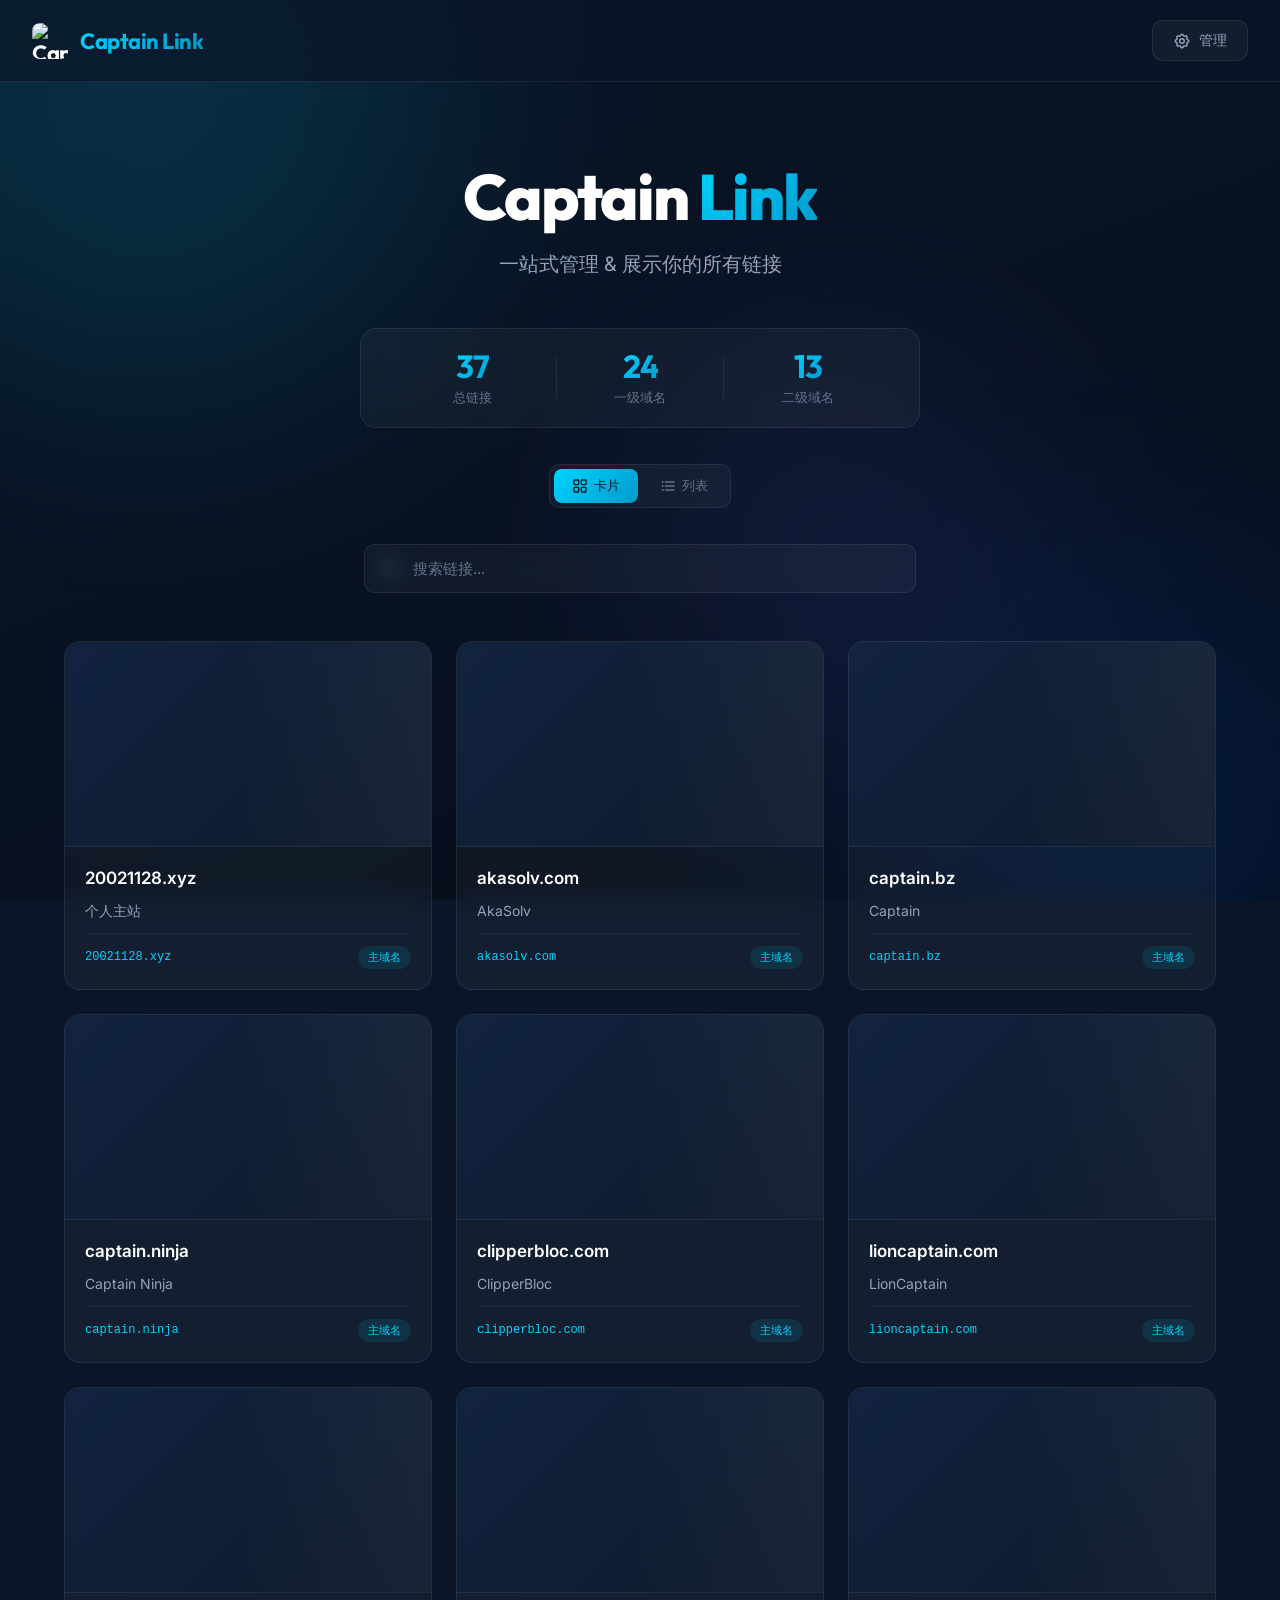
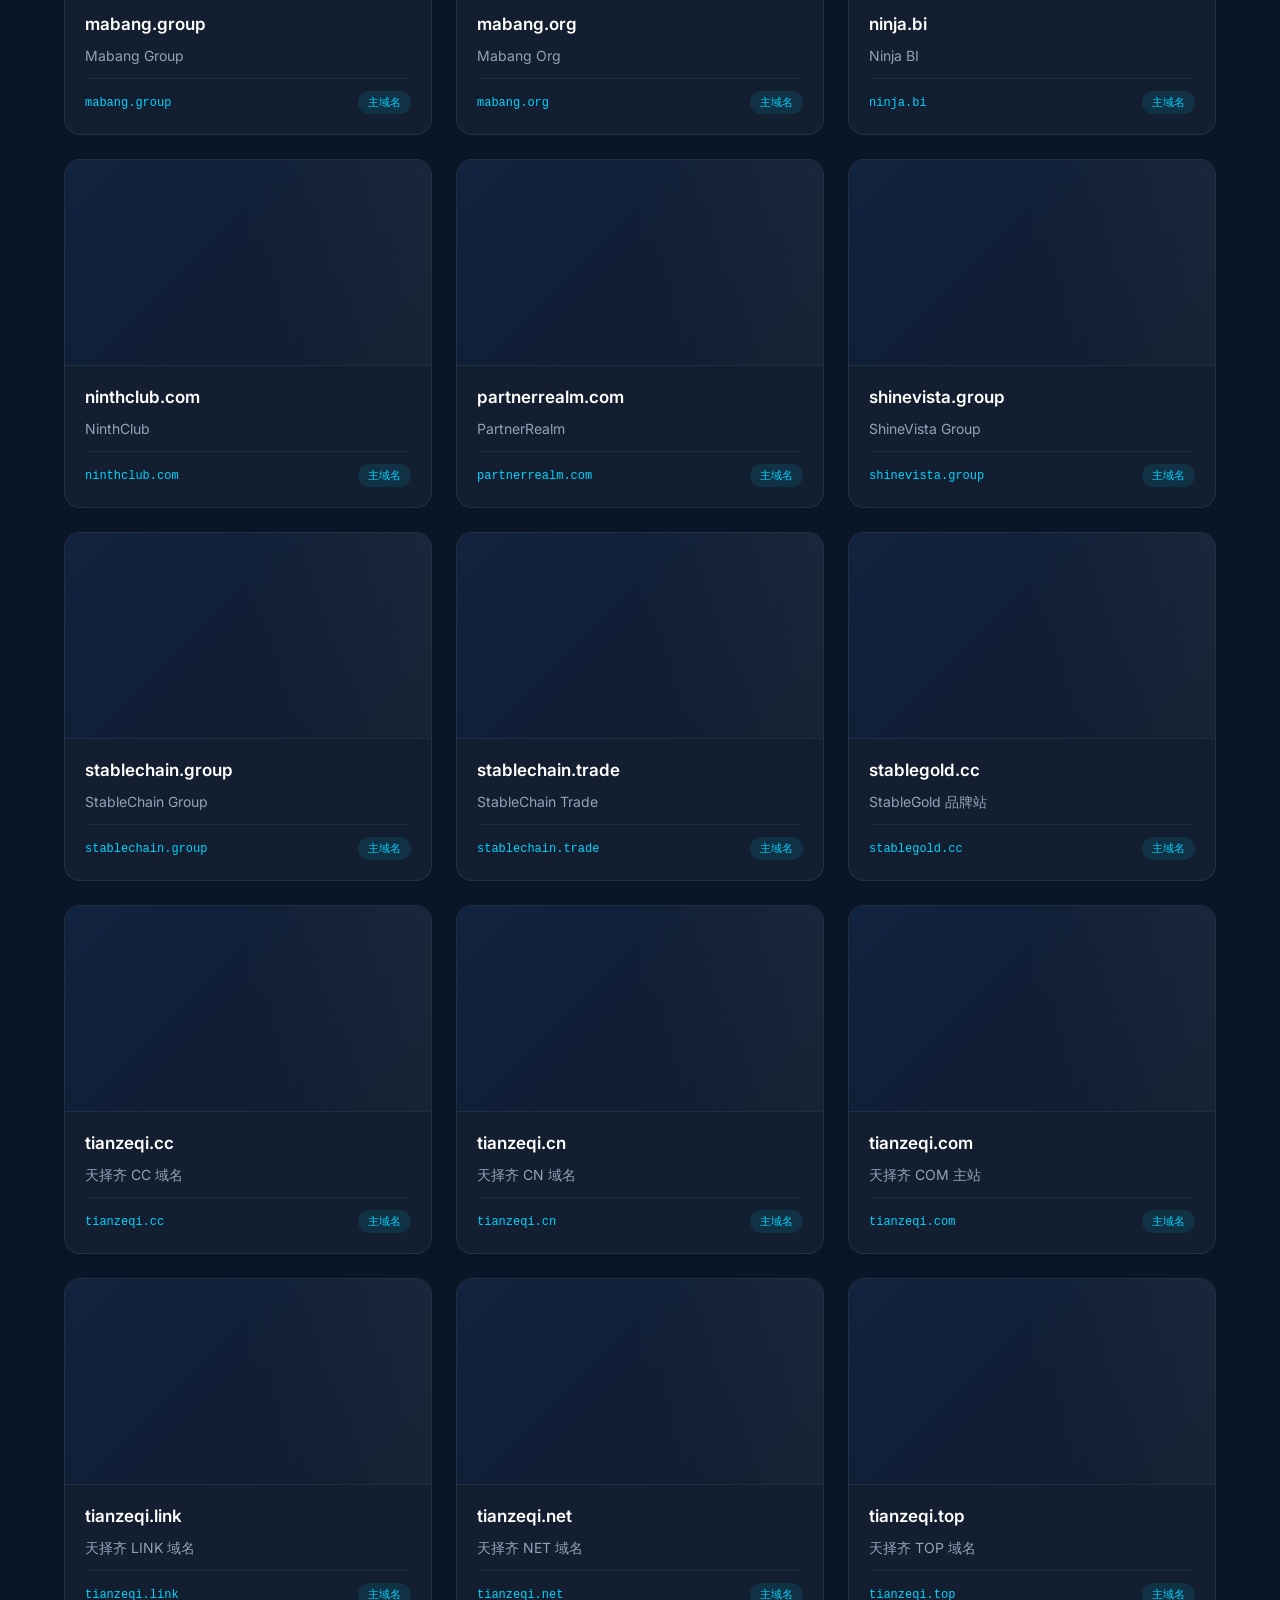
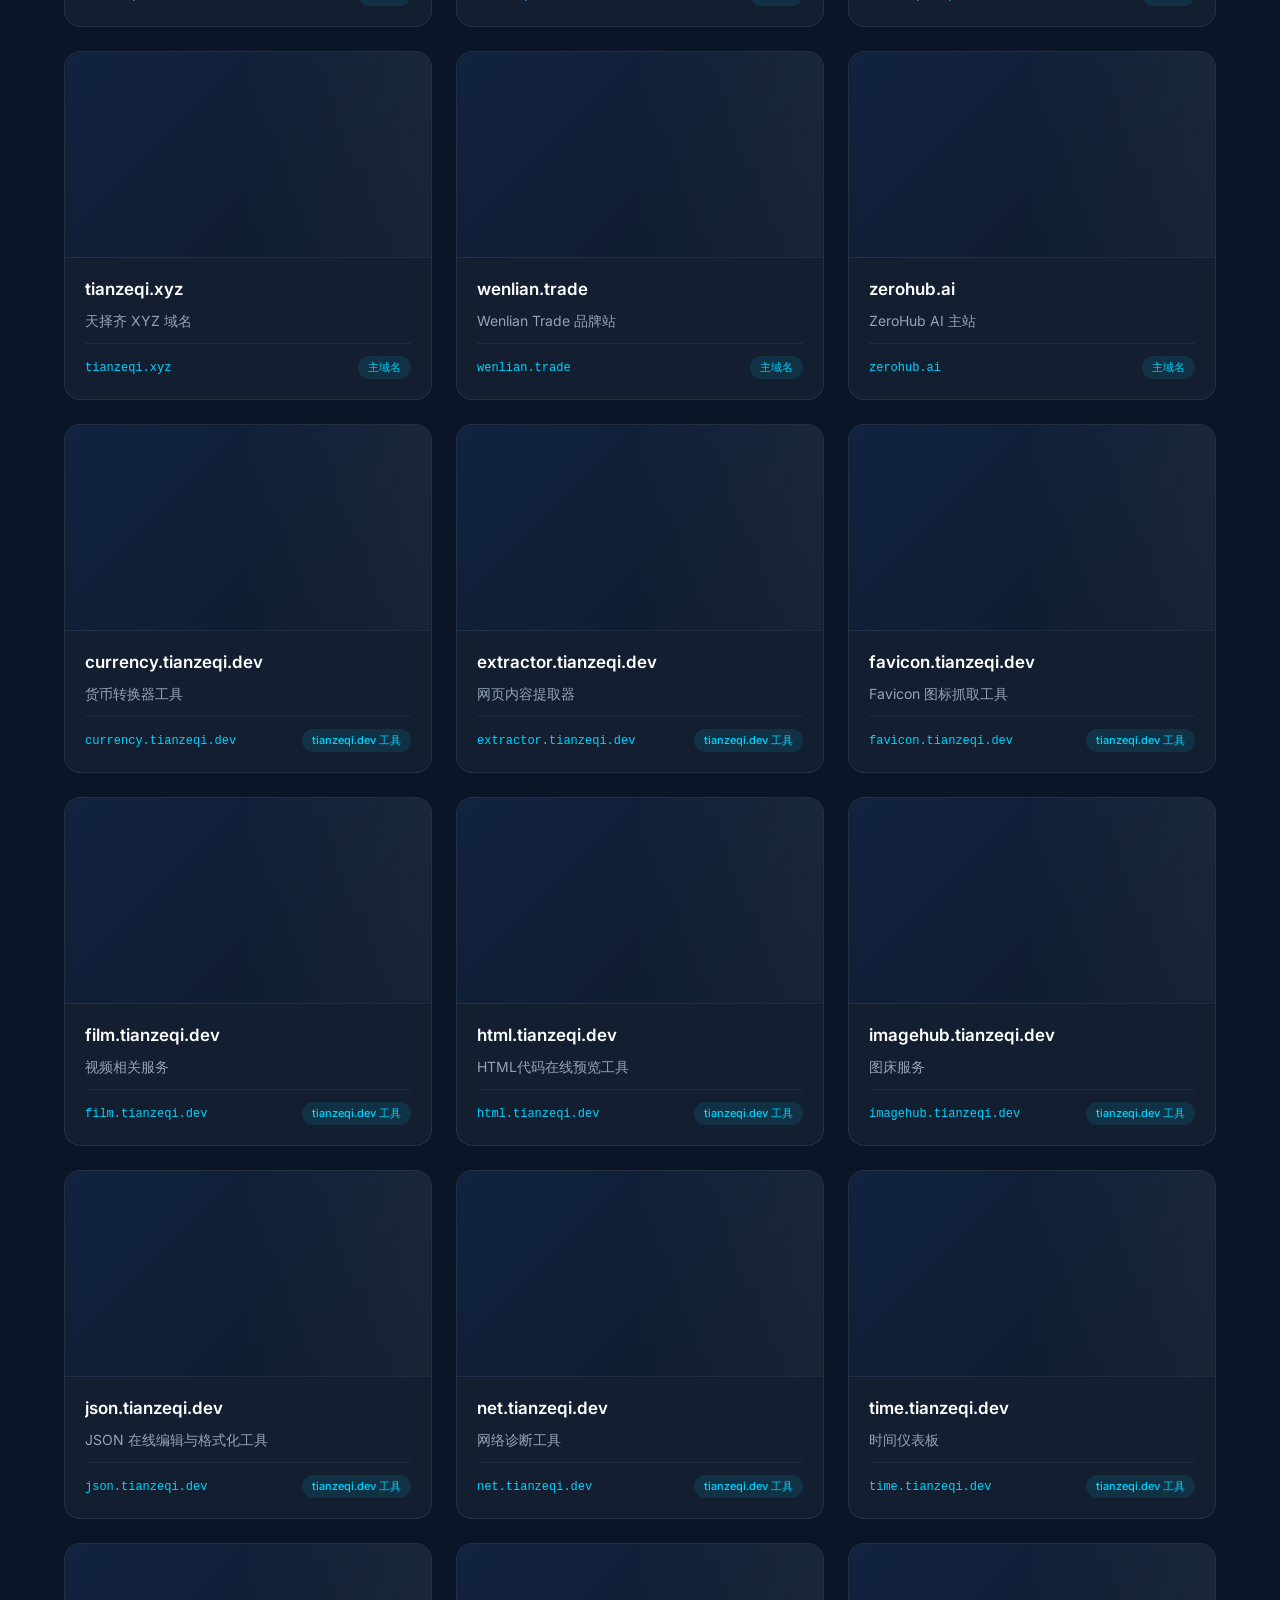
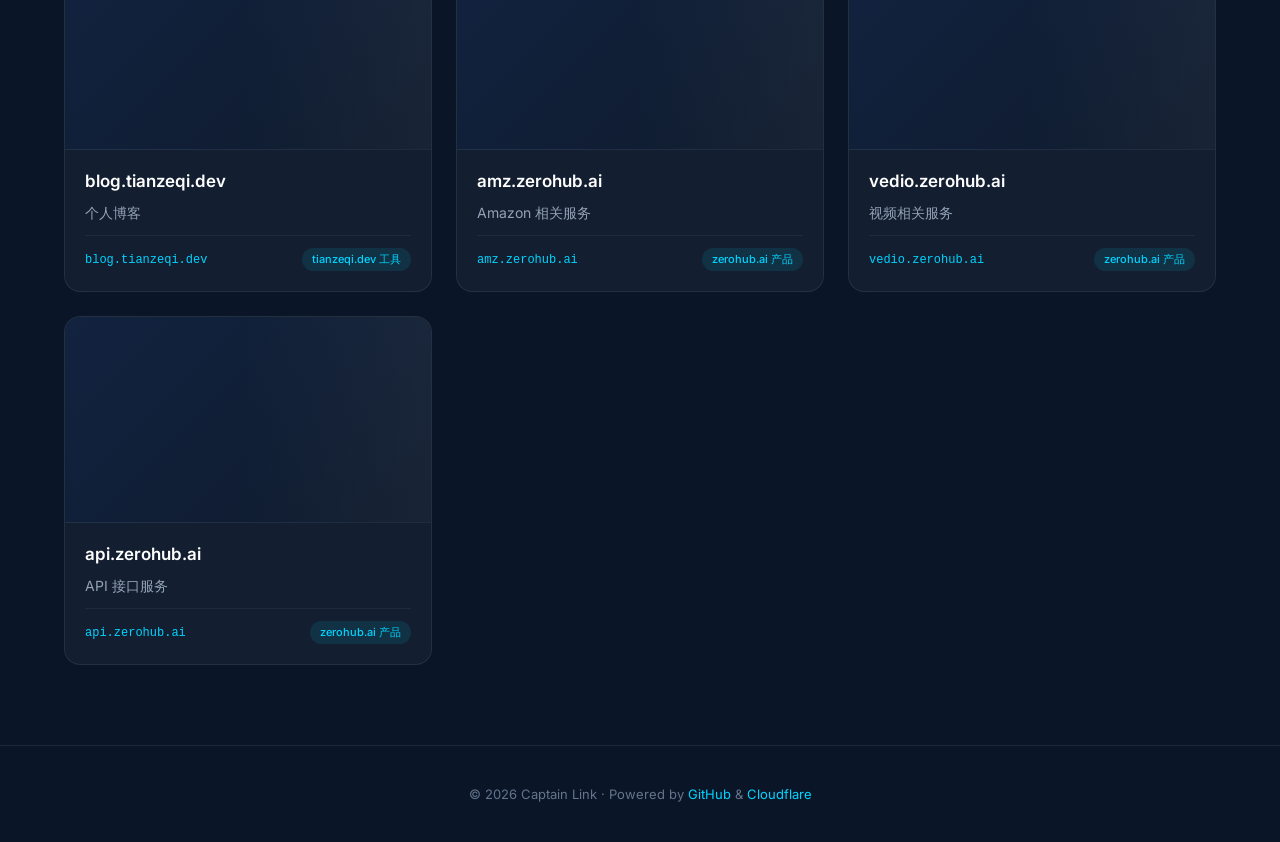
==== commit 4aca7ecb: "✨ 视图切换 + 预览懒加载优化 - 新增卡片/列表视图一键切换按钮 - 列表视图按一级域名/二级域名分组展示 - IntersectionObserver 懒加载预览图，初始加载提速 3x+ - C" ====
--- a/index.html
+++ b/index.html
@@ -73,6 +73,18 @@
     </div>
   </div>
 
+  <!-- 视图切换 -->
+  <div class="view-toggle" id="viewToggle">
+    <button class="toggle-btn active" data-view="card" aria-label="卡片视图">
+      <svg fill="none" stroke="currentColor" viewBox="0 0 24 24"><rect x="3" y="3" width="7" height="7" rx="1" stroke-width="2"/><rect x="14" y="3" width="7" height="7" rx="1" stroke-width="2"/><rect x="3" y="14" width="7" height="7" rx="1" stroke-width="2"/><rect x="14" y="14" width="7" height="7" rx="1" stroke-width="2"/></svg>
+      卡片
+    </button>
+    <button class="toggle-btn" data-view="list" aria-label="列表视图">
+      <svg fill="none" stroke="currentColor" viewBox="0 0 24 24"><line x1="8" y1="6" x2="21" y2="6" stroke-width="2" stroke-linecap="round"/><line x1="8" y1="12" x2="21" y2="12" stroke-width="2" stroke-linecap="round"/><line x1="8" y1="18" x2="21" y2="18" stroke-width="2" stroke-linecap="round"/><circle cx="4" cy="6" r="1.5" fill="currentColor" stroke="none"/><circle cx="4" cy="12" r="1.5" fill="currentColor" stroke="none"/><circle cx="4" cy="18" r="1.5" fill="currentColor" stroke="none"/></svg>
+      列表
+    </button>
+  </div>
+
   <!-- 搜索栏 -->
   <div class="search-bar">
     <svg class="search-icon" fill="none" stroke="currentColor" viewBox="0 0 24 24">
--- a/css/style.css
+++ b/css/style.css
@@ -260,6 +260,166 @@
   100% { transform: scale(1); }
 }
 
+/* ==================== 视图切换按钮 ==================== */
+.view-toggle {
+  display: flex;
+  align-items: center;
+  justify-content: center;
+  gap: 4px;
+  margin: 0 auto 36px;
+  padding: 4px;
+  background: var(--card-bg);
+  border: 1px solid var(--card-border);
+  border-radius: var(--radius-sm);
+  backdrop-filter: blur(10px);
+  -webkit-backdrop-filter: blur(10px);
+  width: fit-content;
+}
+
+.toggle-btn {
+  display: flex;
+  align-items: center;
+  gap: 6px;
+  padding: 8px 18px;
+  border-radius: 8px;
+  font-size: 13px;
+  font-weight: 500;
+  color: var(--text-muted);
+  background: transparent;
+  border: none;
+  cursor: pointer;
+  transition: var(--transition);
+}
+
+.toggle-btn svg {
+  width: 16px;
+  height: 16px;
+}
+
+.toggle-btn:hover {
+  color: var(--text-secondary);
+  background: var(--card-hover-bg);
+}
+
+.toggle-btn.active {
+  background: var(--accent-gradient);
+  color: #001824;
+}
+
+.toggle-btn.active svg {
+  stroke: #001824;
+}
+
+/* ==================== 列表视图 ==================== */
+.links-list-view {
+  display: flex;
+  flex-direction: column;
+  gap: 48px;
+  max-width: 900px;
+  margin: 0 auto;
+  padding: 0 24px 80px;
+  animation: card-fade-in 0.4s ease-out;
+}
+
+.list-section {
+  display: flex;
+  flex-direction: column;
+  gap: 0;
+}
+
+.list-section h3 {
+  font-family: var(--font-heading);
+  font-size: 20px;
+  font-weight: 700;
+  margin-bottom: 16px;
+  display: flex;
+  align-items: center;
+  gap: 10px;
+  padding-bottom: 12px;
+  border-bottom: 1px solid var(--card-border);
+}
+
+.list-section h3 .section-count {
+  font-size: 13px;
+  color: var(--text-muted);
+  font-weight: 400;
+  background: var(--card-bg);
+  padding: 2px 10px;
+  border-radius: 20px;
+  border: 1px solid var(--card-border);
+}
+
+.list-link-item {
+  display: flex;
+  align-items: center;
+  gap: 16px;
+  padding: 16px 20px;
+  background: transparent;
+  border-bottom: 1px solid rgba(255,255,255,0.04);
+  transition: var(--transition);
+  animation: card-fade-in 0.4s ease-out forwards;
+  opacity: 0;
+}
+
+.list-link-item:last-child {
+  border-bottom: none;
+}
+
+.list-link-item:hover {
+  background: var(--card-hover-bg);
+  border-radius: var(--radius-sm);
+}
+
+.list-link-item .list-favicon {
+  width: 32px;
+  height: 32px;
+  border-radius: 8px;
+  flex-shrink: 0;
+}
+
+.list-link-item .list-info {
+  flex: 1;
+  min-width: 0;
+}
+
+.list-link-item .list-title {
+  font-size: 15px;
+  font-weight: 600;
+  color: var(--text-primary);
+  overflow: hidden;
+  text-overflow: ellipsis;
+  white-space: nowrap;
+  margin-bottom: 2px;
+}
+
+.list-link-item .list-url {
+  font-size: 12px;
+  color: var(--text-muted);
+  font-family: 'SF Mono', 'Fira Code', monospace;
+  overflow: hidden;
+  text-overflow: ellipsis;
+  white-space: nowrap;
+}
+
+.list-link-item .list-arrow {
+  color: var(--text-muted);
+  opacity: 0;
+  transform: translateX(-4px);
+  transition: var(--transition);
+  flex-shrink: 0;
+}
+
+.list-link-item:hover .list-arrow {
+  opacity: 1;
+  transform: translateX(0);
+  color: var(--accent);
+}
+
+.list-link-item .list-arrow svg {
+  width: 18px;
+  height: 18px;
+}
+
 /* ==================== 搜索栏 ==================== */
 .search-bar {
   max-width: 600px;
@@ -355,6 +515,10 @@
   height: 100%;
   object-fit: cover;
   transition: transform 0.4s ease;
+}
+
+.lazy-preview {
+  display: none;
 }
 
 .link-card:hover .link-preview img {
@@ -967,6 +1131,15 @@
     gap: 16px;
   }
 
+  .links-list-view {
+    padding: 0 16px 60px;
+    gap: 36px;
+  }
+
+  .list-link-item {
+    padding: 14px 16px;
+  }
+
   .form-row { grid-template-columns: 1fr; }
 
   .admin-panel { max-width: 100%; }
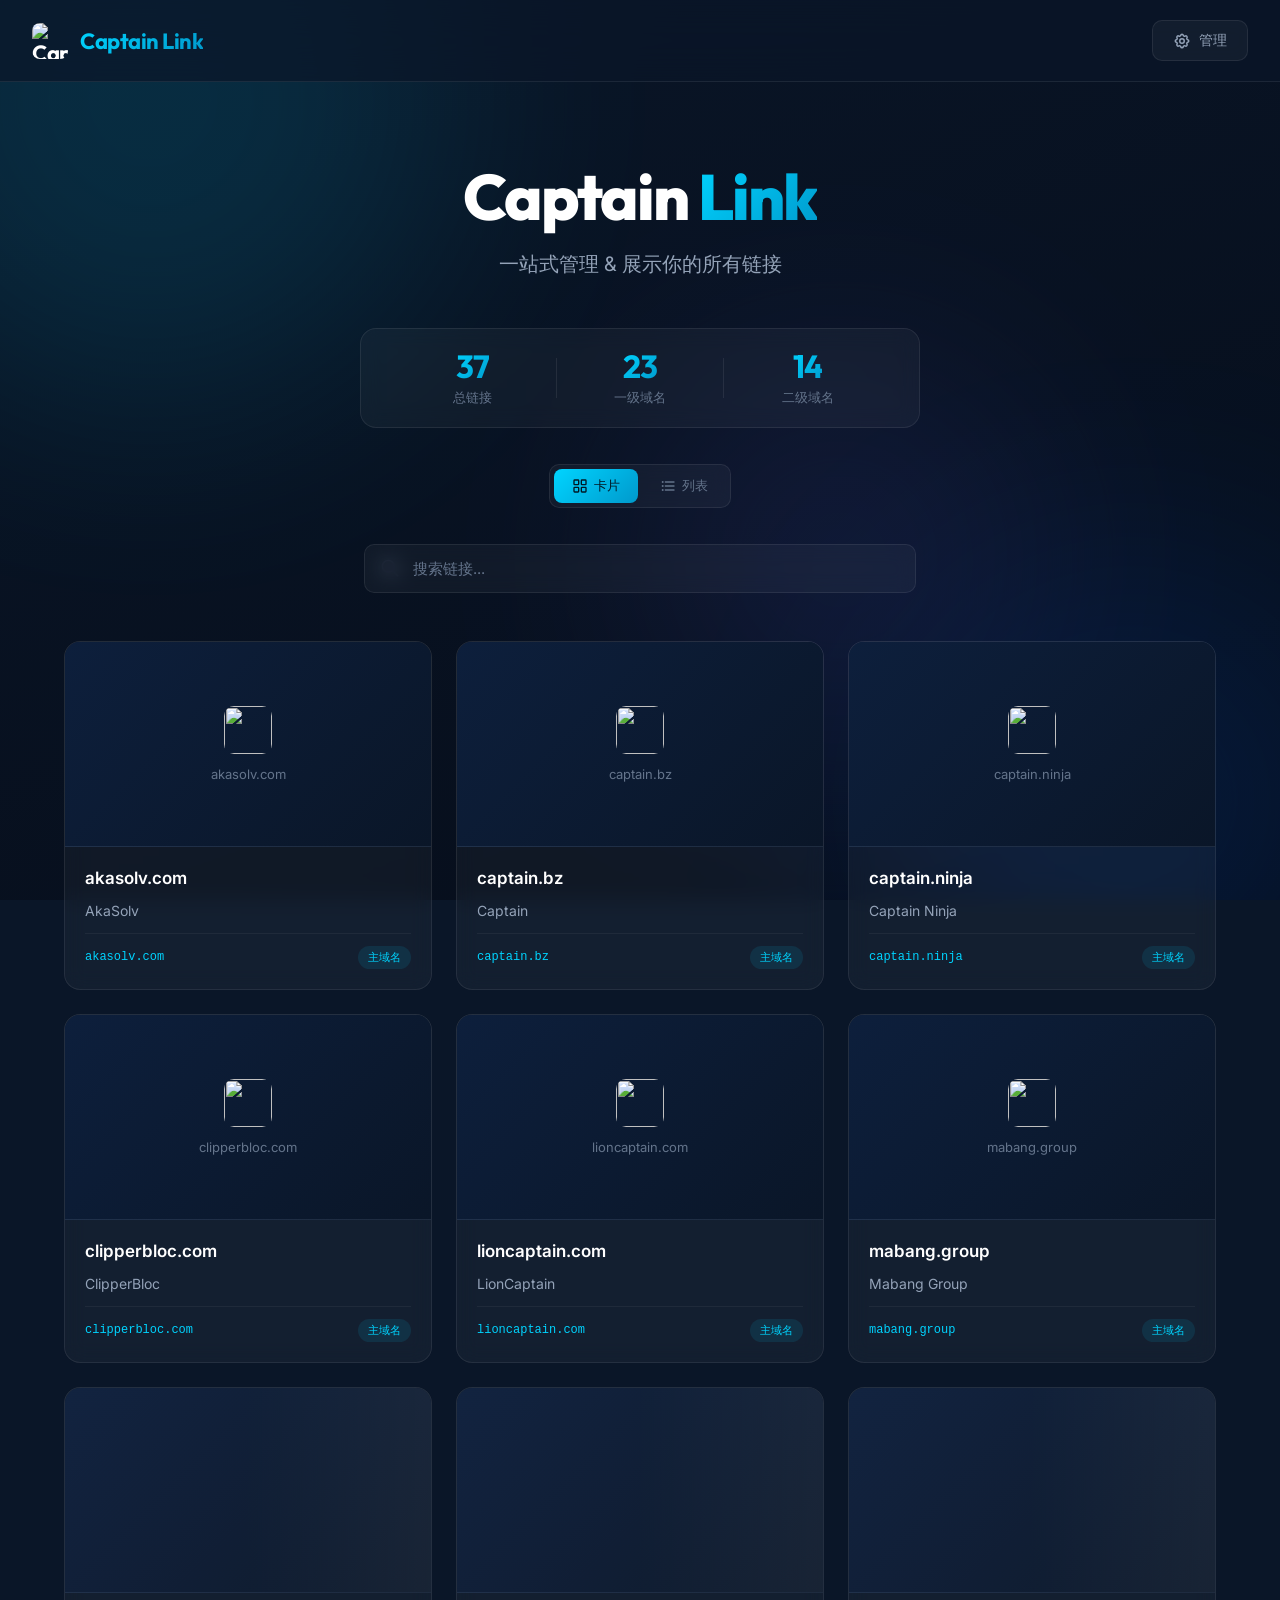
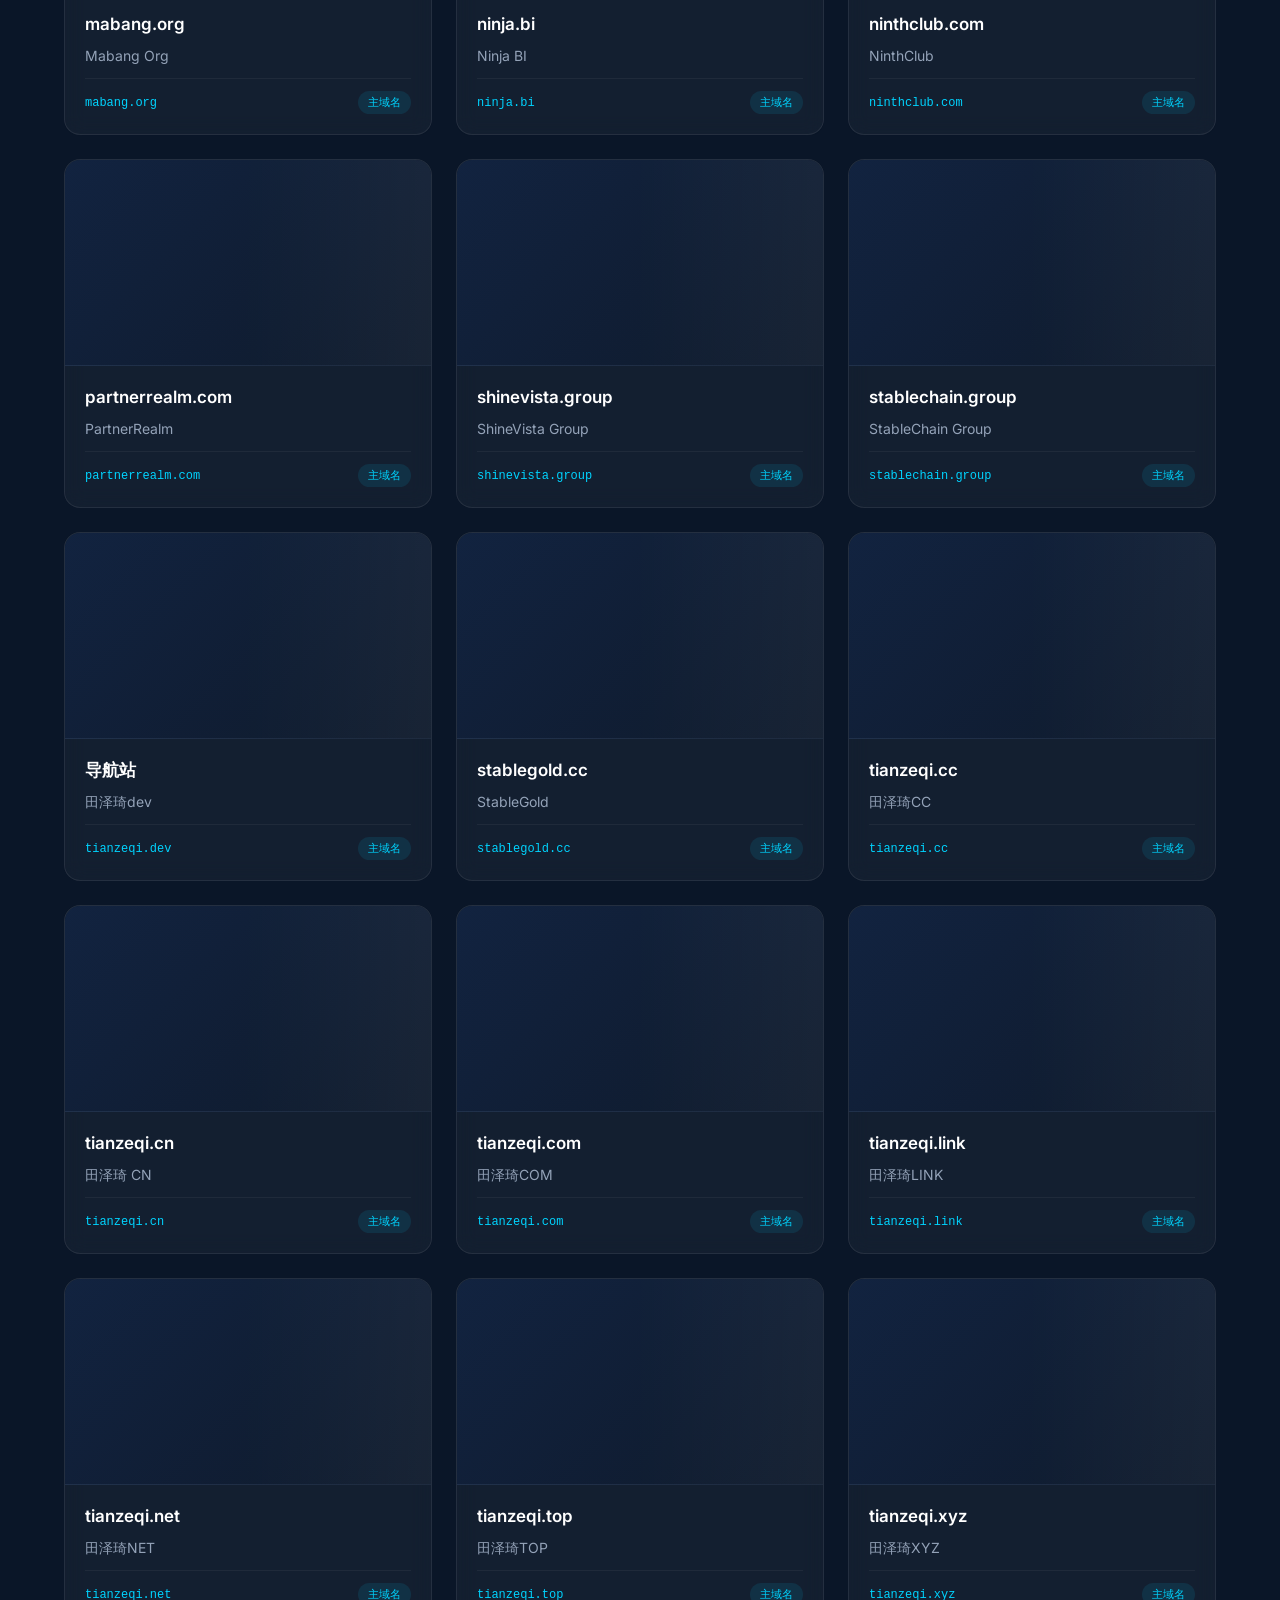
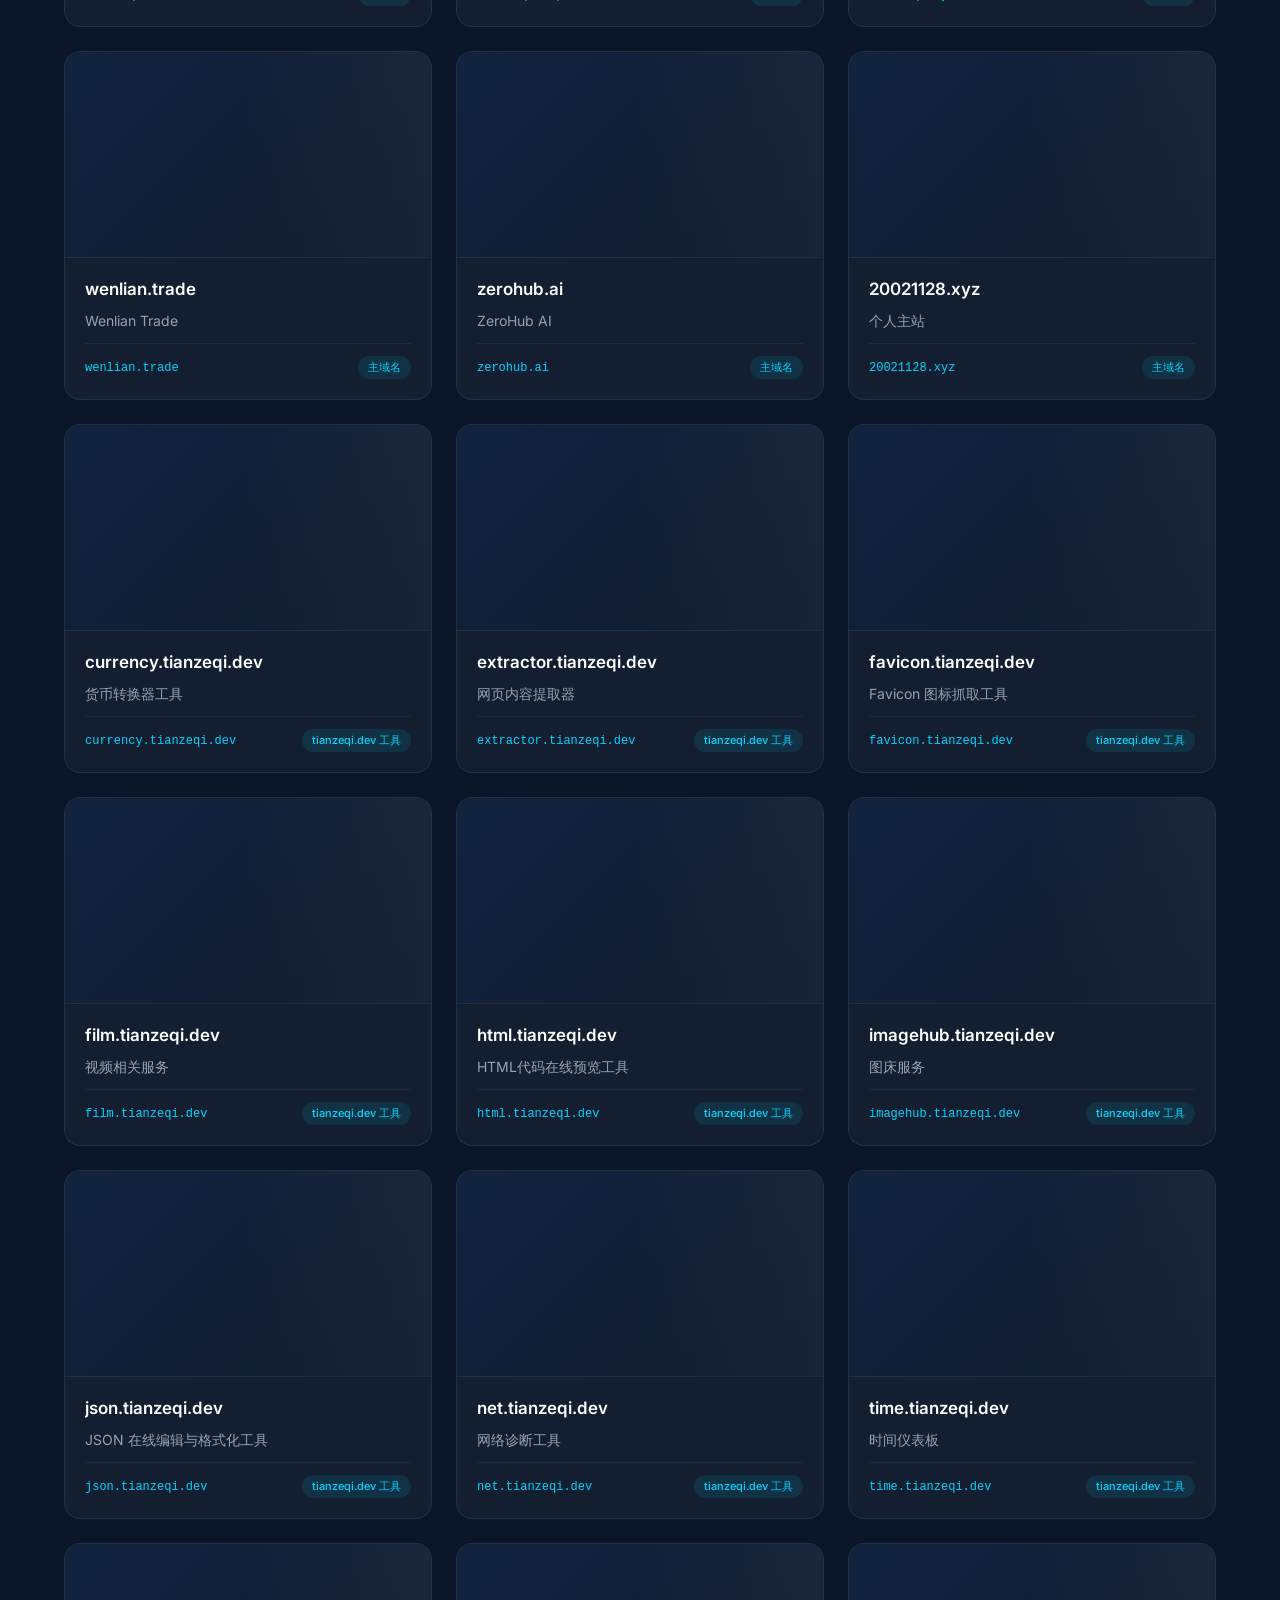
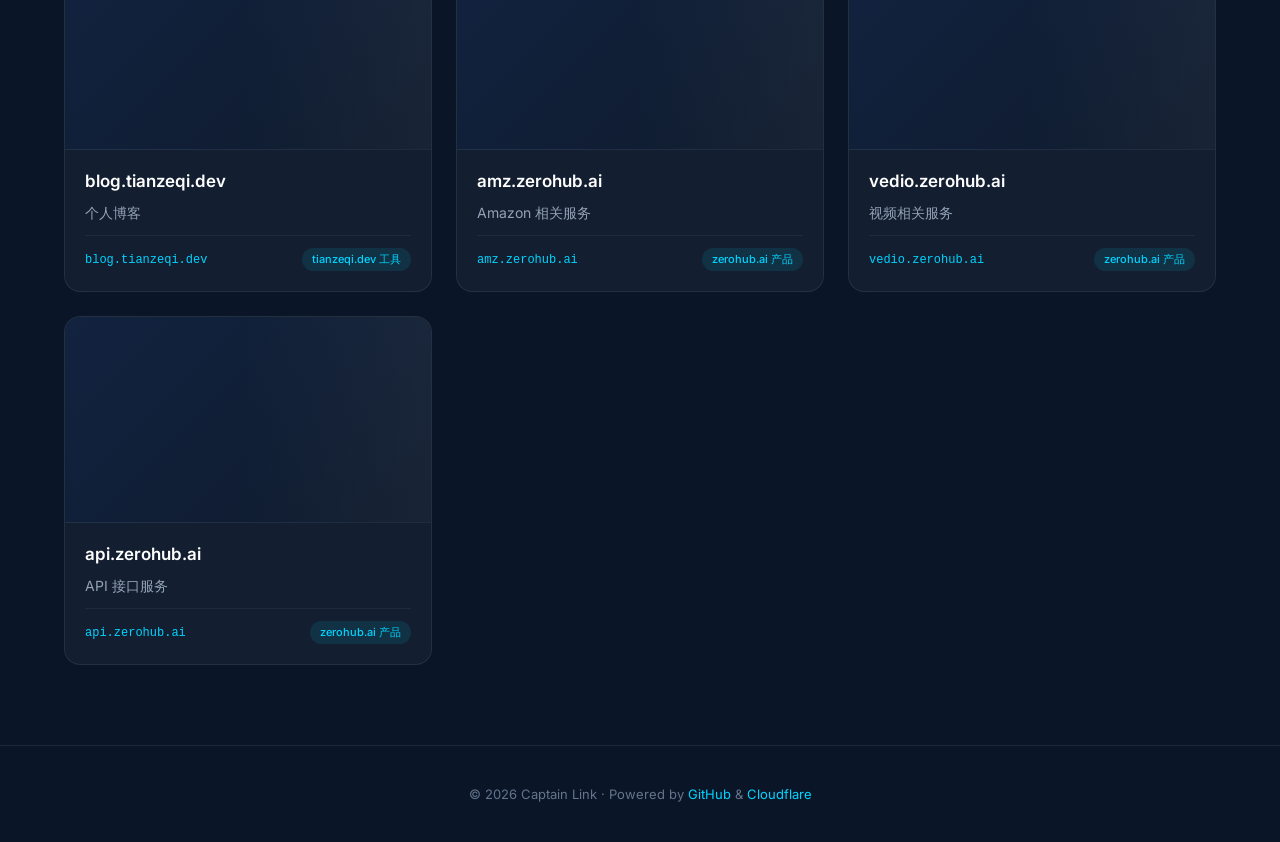
==== commit 4f50ecf3: "⚡ 预览速度大幅优化：预连接 + 首屏直出 + 缩图减半 - HTML 添加 dns-prefetch + preconnect 消除 DNS/TLS 握手延迟 - 首屏 6 张卡片 direct s" ====
--- a/index.html
+++ b/index.html
@@ -15,6 +15,11 @@
   <meta property="og:description" content="一站式管理 & 展示你的所有链接">
   <meta property="og:type" content="website">
   <meta property="og:image" content="https://imagehub.tianzeqi.dev/file/favicon/1766540939004_14.png">
+
+  <!-- 预览服务预连接：消除 DNS + TCP + TLS 握手延迟 -->
+  <link rel="dns-prefetch" href="https://image.thum.io">
+  <link rel="preconnect" href="https://image.thum.io">
+  <link rel="preconnect" href="https://www.google.com" crossorigin>
 
   <!-- Fonts -->
   <link rel="preconnect" href="https://fonts.googleapis.com">
--- a/css/style.css
+++ b/css/style.css
@@ -517,6 +517,18 @@
   transition: transform 0.4s ease;
 }
 
+/* 首屏直出图片：立即可见，不从骨架开始 */
+.preview-eager {
+  display: block;
+  animation: preview-fade-in 0.4s ease-out;
+}
+
+@keyframes preview-fade-in {
+  from { opacity: 0; }
+  to   { opacity: 1; }
+}
+
+/* 懒加载图片：初始隐藏，加载完成后 block */
 .lazy-preview {
   display: none;
 }
@@ -995,6 +1007,164 @@
 .icon-btn:hover { color: var(--accent); border-color: var(--card-hover-border); }
 .icon-btn svg { width: 14px; height: 14px; }
 
+/* --- 排序按钮 --- */
+.reorder-btn {
+  width: 32px;
+  height: 32px;
+  padding: 0;
+  display: flex;
+  align-items: center;
+  justify-content: center;
+}
+
+.reorder-btn:disabled {
+  opacity: 0.25;
+  cursor: not-allowed;
+}
+
+.reorder-btn:disabled:hover {
+  color: var(--text-secondary);
+  border-color: var(--card-border);
+}
+
+.reorder-btn svg {
+  width: 16px;
+  height: 16px;
+}
+
+/* 排序后高亮动画 */
+.link-list-item.sort-highlight {
+  animation: sort-flash 0.6s ease-out;
+  border-color: var(--accent) !important;
+}
+
+@keyframes sort-flash {
+  0%   { background: rgba(0, 212, 255, 0.15); border-color: var(--accent); }
+  100% { background: rgba(0, 0, 0, 0.2); border-color: var(--card-border); }
+}
+
+/* --- 编辑弹窗 --- */
+.modal-overlay {
+  display: none;
+  position: fixed;
+  top: 0; left: 0;
+  width: 100%;
+  height: 100%;
+  background: rgba(6, 13, 26, 0.75);
+  backdrop-filter: blur(8px);
+  -webkit-backdrop-filter: blur(8px);
+  z-index: 1000;
+  align-items: center;
+  justify-content: center;
+  animation: modal-fade-in 0.2s ease-out;
+}
+
+.modal-overlay.active {
+  display: flex;
+}
+
+@keyframes modal-fade-in {
+  from { opacity: 0; }
+  to   { opacity: 1; }
+}
+
+.modal-dialog {
+  width: 100%;
+  max-width: 480px;
+  background: var(--bg-base);
+  border: 1px solid var(--card-border);
+  border-radius: var(--radius);
+  box-shadow: 0 24px 64px rgba(0, 0, 0, 0.5);
+  animation: modal-slide-up 0.25s ease-out;
+  overflow: hidden;
+}
+
+@keyframes modal-slide-up {
+  from { transform: translateY(24px); opacity: 0; }
+  to   { transform: translateY(0); opacity: 1; }
+}
+
+.modal-header {
+  display: flex;
+  align-items: center;
+  justify-content: space-between;
+  padding: 24px 28px 0;
+}
+
+.modal-header h3 {
+  font-family: var(--font-heading);
+  font-size: 20px;
+  font-weight: 700;
+}
+
+.modal-close {
+  width: 36px;
+  height: 36px;
+  display: flex;
+  align-items: center;
+  justify-content: center;
+  background: var(--card-bg);
+  border: 1px solid var(--card-border);
+  border-radius: 8px;
+  color: var(--text-muted);
+  cursor: pointer;
+  transition: var(--transition);
+}
+
+.modal-close:hover {
+  color: var(--text-primary);
+  border-color: rgba(255, 255, 255, 0.15);
+}
+
+.modal-body {
+  padding: 20px 28px;
+  display: flex;
+  flex-direction: column;
+  gap: 16px;
+}
+
+.modal-body .form-field label {
+  font-size: 13px;
+  color: var(--text-secondary);
+  font-weight: 500;
+  margin-bottom: 4px;
+}
+
+.modal-body .form-field input,
+.modal-body .form-field textarea {
+  padding: 10px 14px;
+  background: rgba(0, 0, 0, 0.3);
+  border: 1px solid var(--card-border);
+  border-radius: 8px;
+  color: var(--text-primary);
+  font-size: 14px;
+  width: 100%;
+  transition: var(--transition);
+}
+
+.modal-body .form-field input:focus,
+.modal-body .form-field textarea:focus {
+  border-color: var(--accent);
+}
+
+.modal-body .form-field textarea {
+  resize: vertical;
+  min-height: 60px;
+}
+
+.modal-actions {
+  display: flex;
+  gap: 12px;
+  padding: 0 28px 28px;
+}
+
+.modal-actions .btn {
+  padding: 12px 20px;
+  border-radius: var(--radius-sm);
+  font-size: 14px;
+  font-weight: 600;
+}
+
 /* --- GitHub 设置 --- */
 .github-settings {
   display: flex;
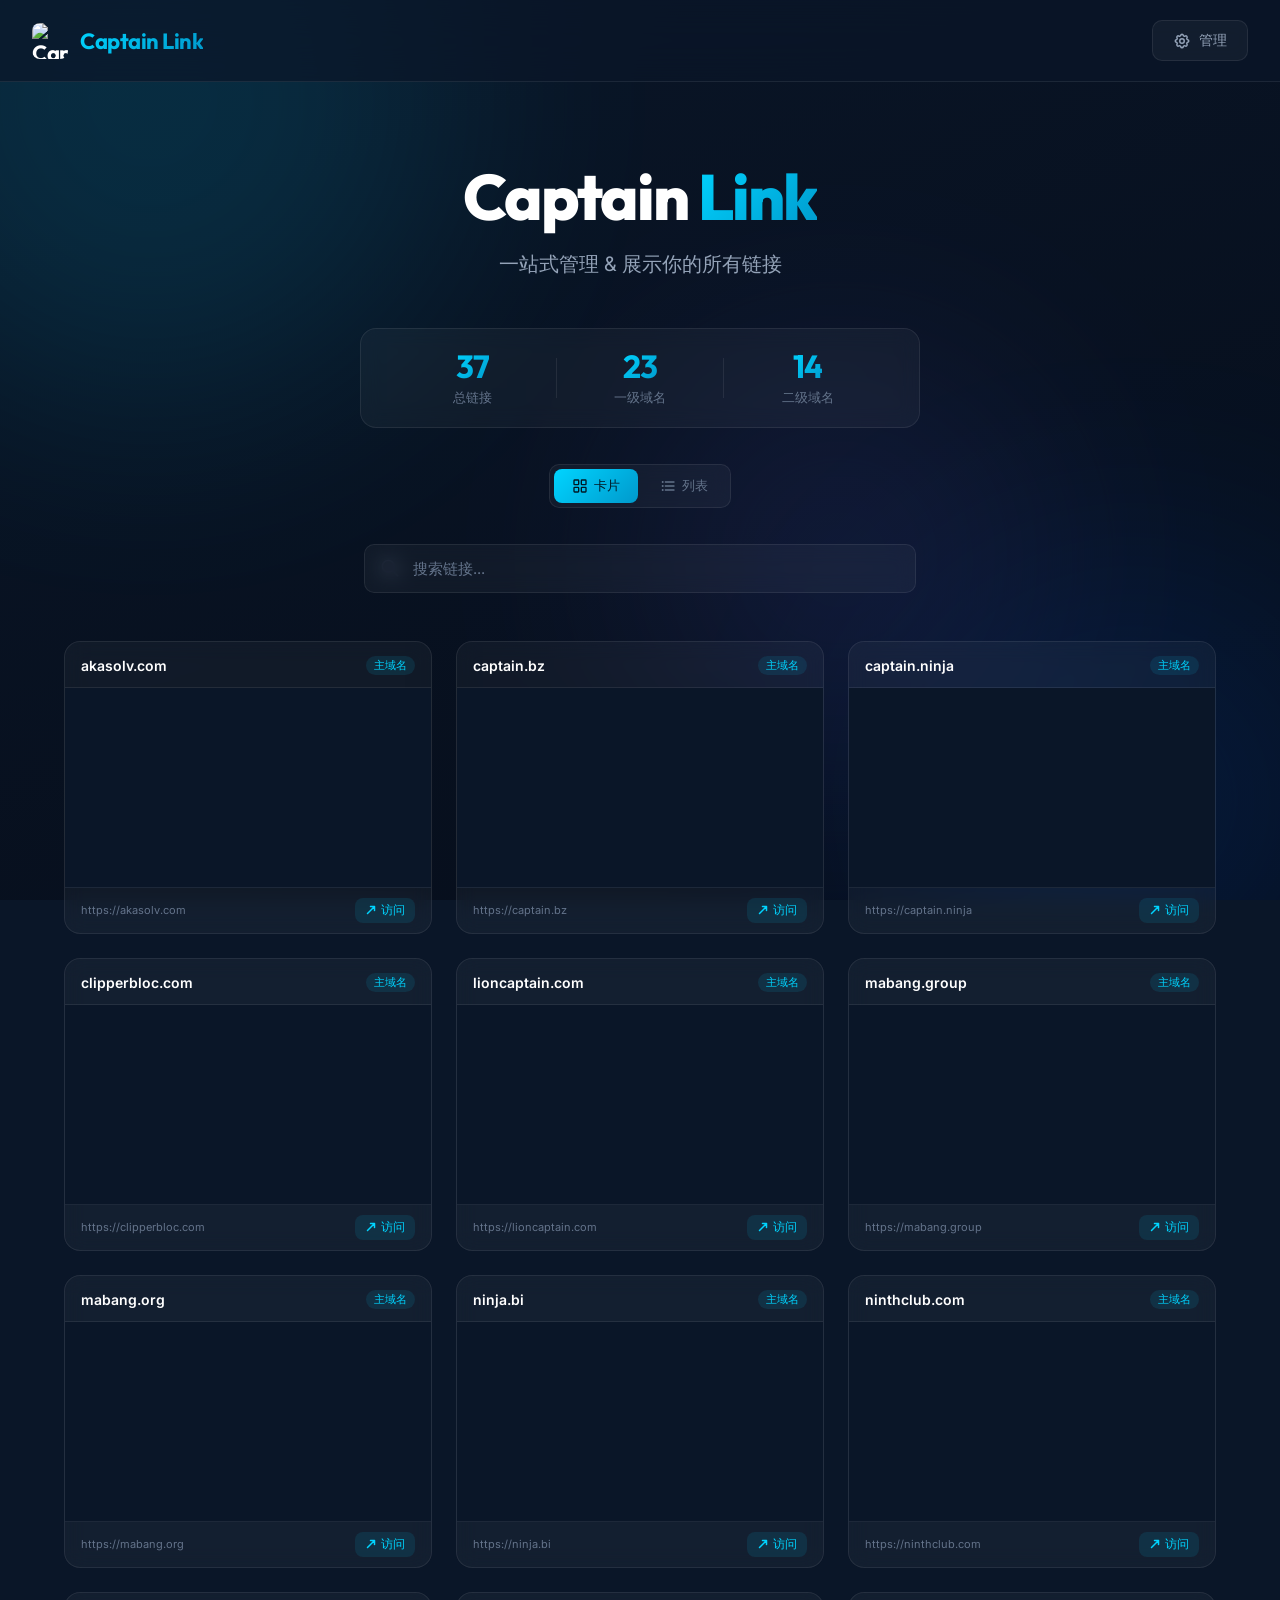
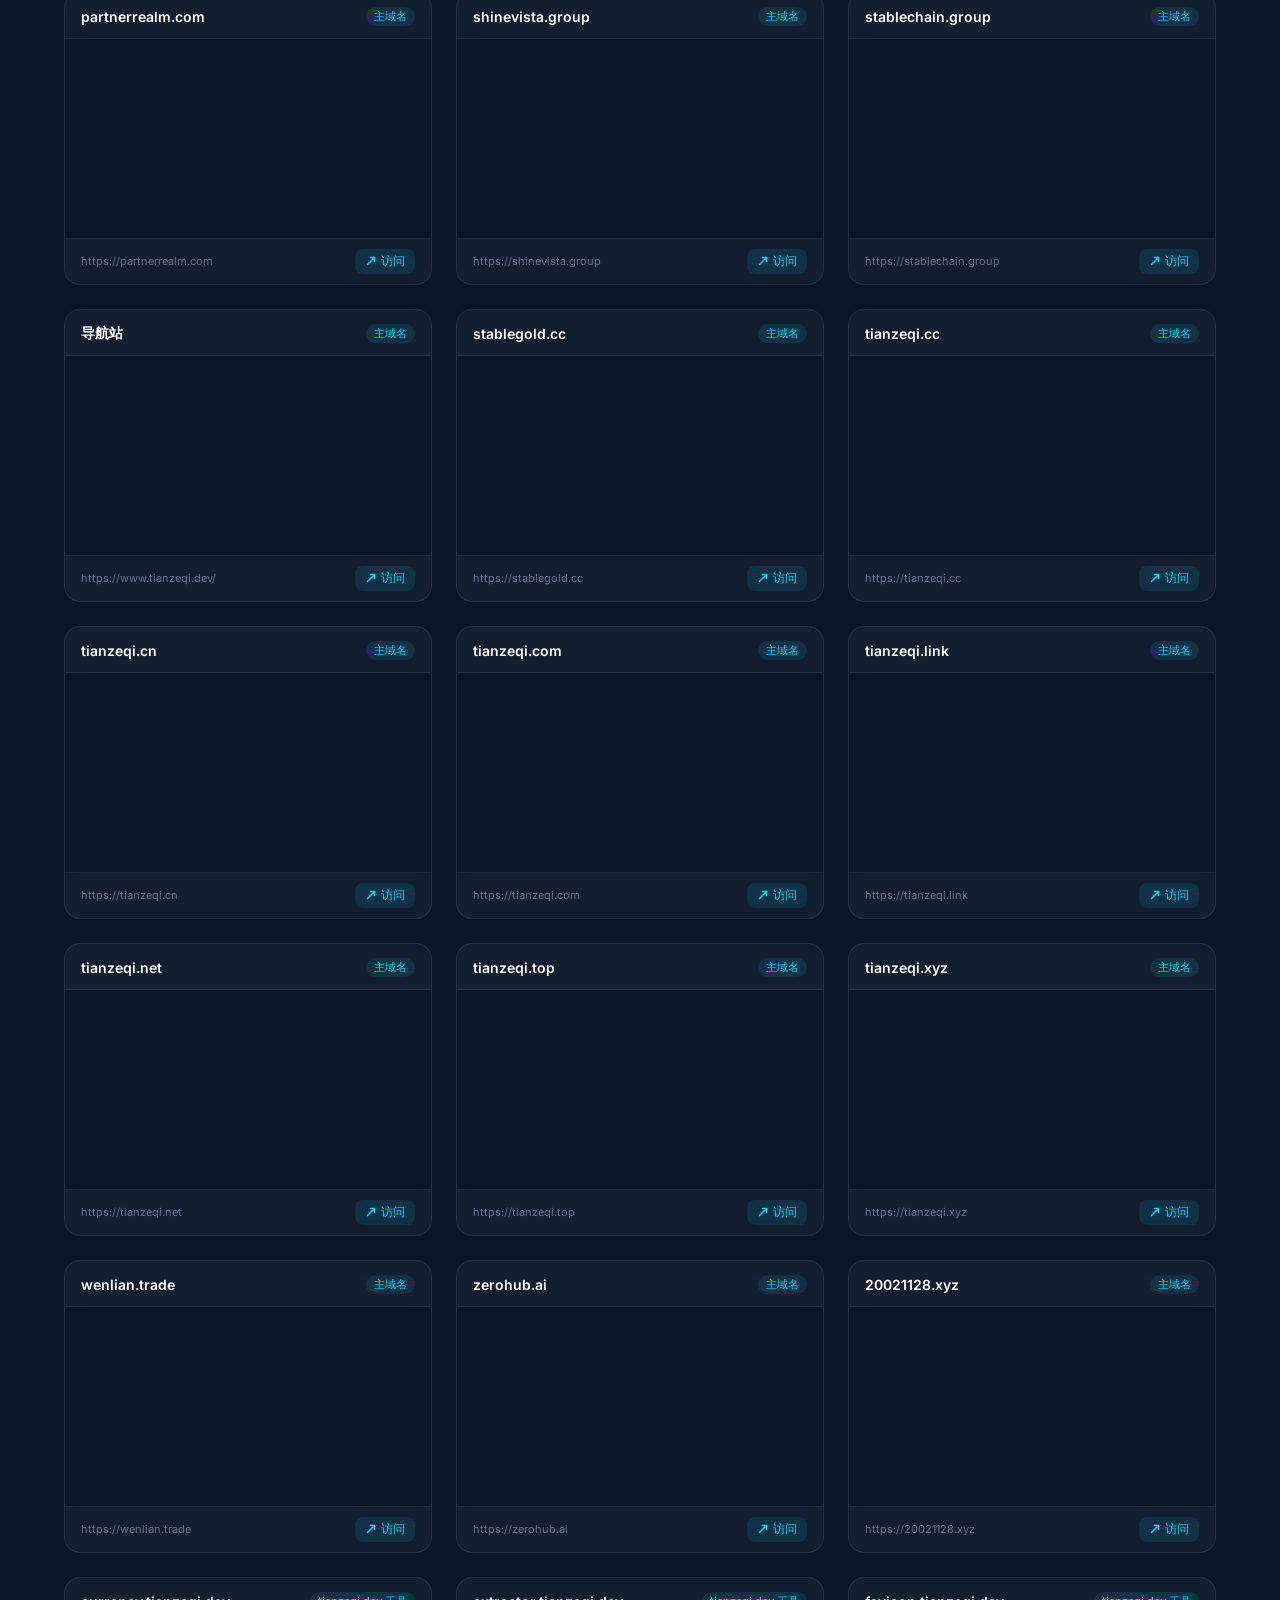
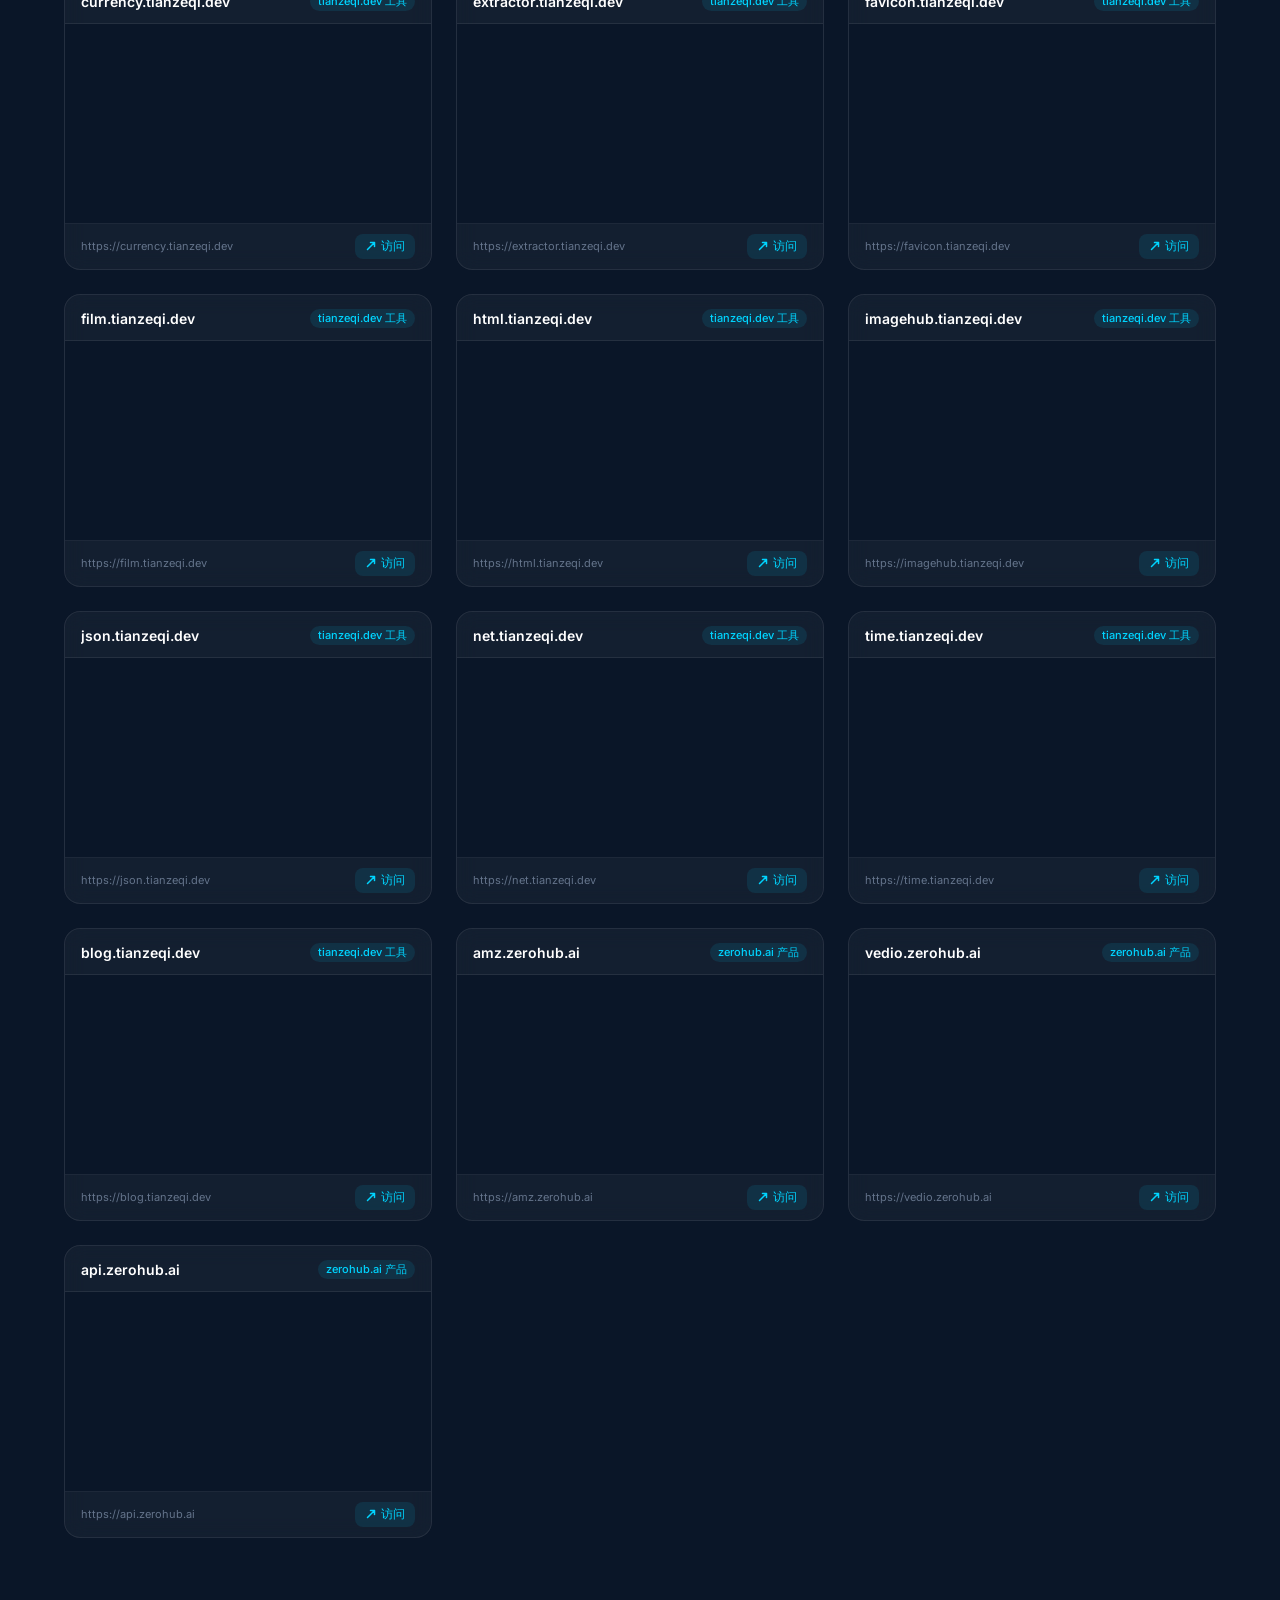
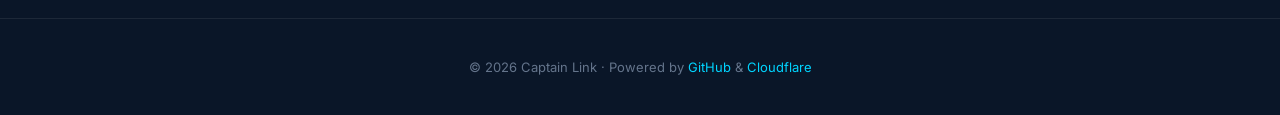
==== commit ff95c169: "🧹 纯 iframe 嵌入式小窗预览，移除所有回退逻辑 - 移除 thum.io 截图回退（showImageFallback 函数 + 5s 超时） - 移除 favicon 图标回退（previe" ====
--- a/index.html
+++ b/index.html
@@ -15,11 +15,6 @@
   <meta property="og:description" content="一站式管理 & 展示你的所有链接">
   <meta property="og:type" content="website">
   <meta property="og:image" content="https://imagehub.tianzeqi.dev/file/favicon/1766540939004_14.png">
-
-  <!-- 预览服务预连接：消除 DNS + TCP + TLS 握手延迟 -->
-  <link rel="dns-prefetch" href="https://image.thum.io">
-  <link rel="preconnect" href="https://image.thum.io">
-  <link rel="preconnect" href="https://www.google.com" crossorigin>
 
   <!-- Fonts -->
   <link rel="preconnect" href="https://fonts.googleapis.com">
--- a/css/style.css
+++ b/css/style.css
@@ -494,47 +494,111 @@
 }
 
 .link-card:hover {
-  transform: translateY(-6px);
+  transform: translateY(-4px);
   background: var(--card-hover-bg);
   border-color: var(--card-hover-border);
   box-shadow: 0 16px 48px rgba(0, 212, 255, 0.08);
 }
 
-/* --- 预览截图区域 --- */
+/* --- 卡片顶部栏（favicon + 标题 + 标签）--- */
+.card-header {
+  display: flex;
+  align-items: center;
+  gap: 10px;
+  padding: 14px 16px 12px;
+  border-bottom: 1px solid var(--card-border);
+}
+.card-favicon {
+  width: 20px; height: 20px;
+  border-radius: 4px;
+  flex-shrink: 0;
+  object-fit: contain;
+}
+.card-domain {
+  font-size: 14px;
+  font-weight: 600;
+  color: var(--text-primary);
+  white-space: nowrap;
+  overflow: hidden;
+  text-overflow: ellipsis;
+}
+.card-tag {
+  margin-left: auto;
+  flex-shrink: 0;
+  font-size: 11px;
+  font-weight: 500;
+  color: var(--accent);
+  background: rgba(0, 212, 255, 0.1);
+  padding: 2px 8px;
+  border-radius: 10px;
+}
+
+/* --- iframe 预览小窗 --- */
 .link-preview {
+  position: relative;
   width: 100%;
-  aspect-ratio: 16 / 9;
-  background: linear-gradient(135deg, #0d1f3c, #0a1628);
+  height: 200px;
   overflow: hidden;
-  position: relative;
+  background: #0a1628;
   border-bottom: 1px solid var(--card-border);
 }
 
-.link-preview img {
-  width: 100%;
-  height: 100%;
-  object-fit: cover;
-  transition: transform 0.4s ease;
-}
-
-/* 首屏直出图片：立即可见，不从骨架开始 */
-.preview-eager {
+/* 与 D:/index.html 对齐：160% 尺寸 × scale(0.625) = 100% 可视 */
+.link-preview iframe {
+  width: 160%;
+  height: 160%;
+  border: none;
+  transform: scale(0.625);
+  transform-origin: 0 0;
+  position: absolute;
+  top: 0; left: 0;
+  pointer-events: none;
   display: block;
-  animation: preview-fade-in 0.4s ease-out;
-}
-
-@keyframes preview-fade-in {
-  from { opacity: 0; }
-  to   { opacity: 1; }
-}
-
-/* 懒加载图片：初始隐藏，加载完成后 block */
-.lazy-preview {
-  display: none;
-}
-
-.link-card:hover .link-preview img {
-  transform: scale(1.05);
+  opacity: 0;
+  transition: opacity 0.4s ease;
+}
+.link-preview iframe.loaded {
+  opacity: 1;
+}
+
+/* 透明点击遮罩：确保点击穿透到父 <a> */
+.preview-overlay {
+  position: absolute;
+  inset: 0;
+  z-index: 2;
+  cursor: pointer;
+}
+
+/* --- 卡片底部栏（URL + 访问按钮）--- */
+.card-footer {
+  display: flex;
+  align-items: center;
+  justify-content: space-between;
+  padding: 10px 16px;
+}
+.card-url {
+  font-size: 11px;
+  color: var(--text-muted);
+  overflow: hidden;
+  text-overflow: ellipsis;
+  white-space: nowrap;
+  max-width: 70%;
+}
+.card-visit {
+  flex-shrink: 0;
+  display: flex;
+  align-items: center;
+  gap: 4px;
+  font-size: 12px;
+  font-weight: 500;
+  color: var(--accent);
+  padding: 4px 10px;
+  border-radius: 8px;
+  background: rgba(0, 212, 255, 0.1);
+  transition: background 0.15s;
+}
+.card-visit:hover {
+  background: rgba(0, 212, 255, 0.18);
 }
 
 /* 预览加载骨架 */
@@ -549,102 +613,6 @@
 @keyframes skeleton-shimmer {
   0%   { background-position: 200% 0; }
   100% { background-position: -200% 0; }
-}
-
-/* 预览加载失败时的回退 */
-.link-preview .preview-fallback {
-  display: none;
-  width: 100%;
-  height: 100%;
-  flex-direction: column;
-  align-items: center;
-  justify-content: center;
-  gap: 12px;
-  background: linear-gradient(135deg, #0d1f3c, #0a1628);
-}
-
-.link-preview .preview-fallback img {
-  width: 48px;
-  height: 48px;
-  border-radius: 10px;
-}
-
-.link-preview .preview-fallback span {
-  font-size: 13px;
-  color: var(--text-muted);
-}
-
-/* --- 卡片信息区域 --- */
-.link-info {
-  padding: 20px;
-  flex: 1;
-  display: flex;
-  flex-direction: column;
-}
-
-.link-header {
-  display: flex;
-  align-items: center;
-  gap: 10px;
-  margin-bottom: 10px;
-}
-
-.link-favicon {
-  width: 24px;
-  height: 24px;
-  border-radius: 6px;
-  flex-shrink: 0;
-}
-
-.link-title {
-  font-size: 17px;
-  font-weight: 600;
-  color: var(--text-primary);
-  line-height: 1.3;
-  flex: 1;
-  overflow: hidden;
-  text-overflow: ellipsis;
-  white-space: nowrap;
-}
-
-.link-description {
-  font-size: 14px;
-  color: var(--text-secondary);
-  line-height: 1.5;
-  margin-bottom: 12px;
-  display: -webkit-box;
-  -webkit-line-clamp: 2;
-  -webkit-box-orient: vertical;
-  overflow: hidden;
-}
-
-.link-meta {
-  display: flex;
-  align-items: center;
-  justify-content: space-between;
-  margin-top: auto;
-  padding-top: 12px;
-  border-top: 1px solid rgba(255,255,255,0.05);
-}
-
-.link-url {
-  font-size: 12px;
-  color: var(--accent);
-  font-family: 'SF Mono', 'Fira Code', monospace;
-  overflow: hidden;
-  text-overflow: ellipsis;
-  white-space: nowrap;
-  max-width: 200px;
-}
-
-.link-category {
-  font-size: 11px;
-  padding: 4px 10px;
-  background: rgba(0, 212, 255, 0.1);
-  color: var(--accent);
-  border-radius: 20px;
-  font-weight: 500;
-  white-space: nowrap;
 }
 
 /* --- 空状态 --- */
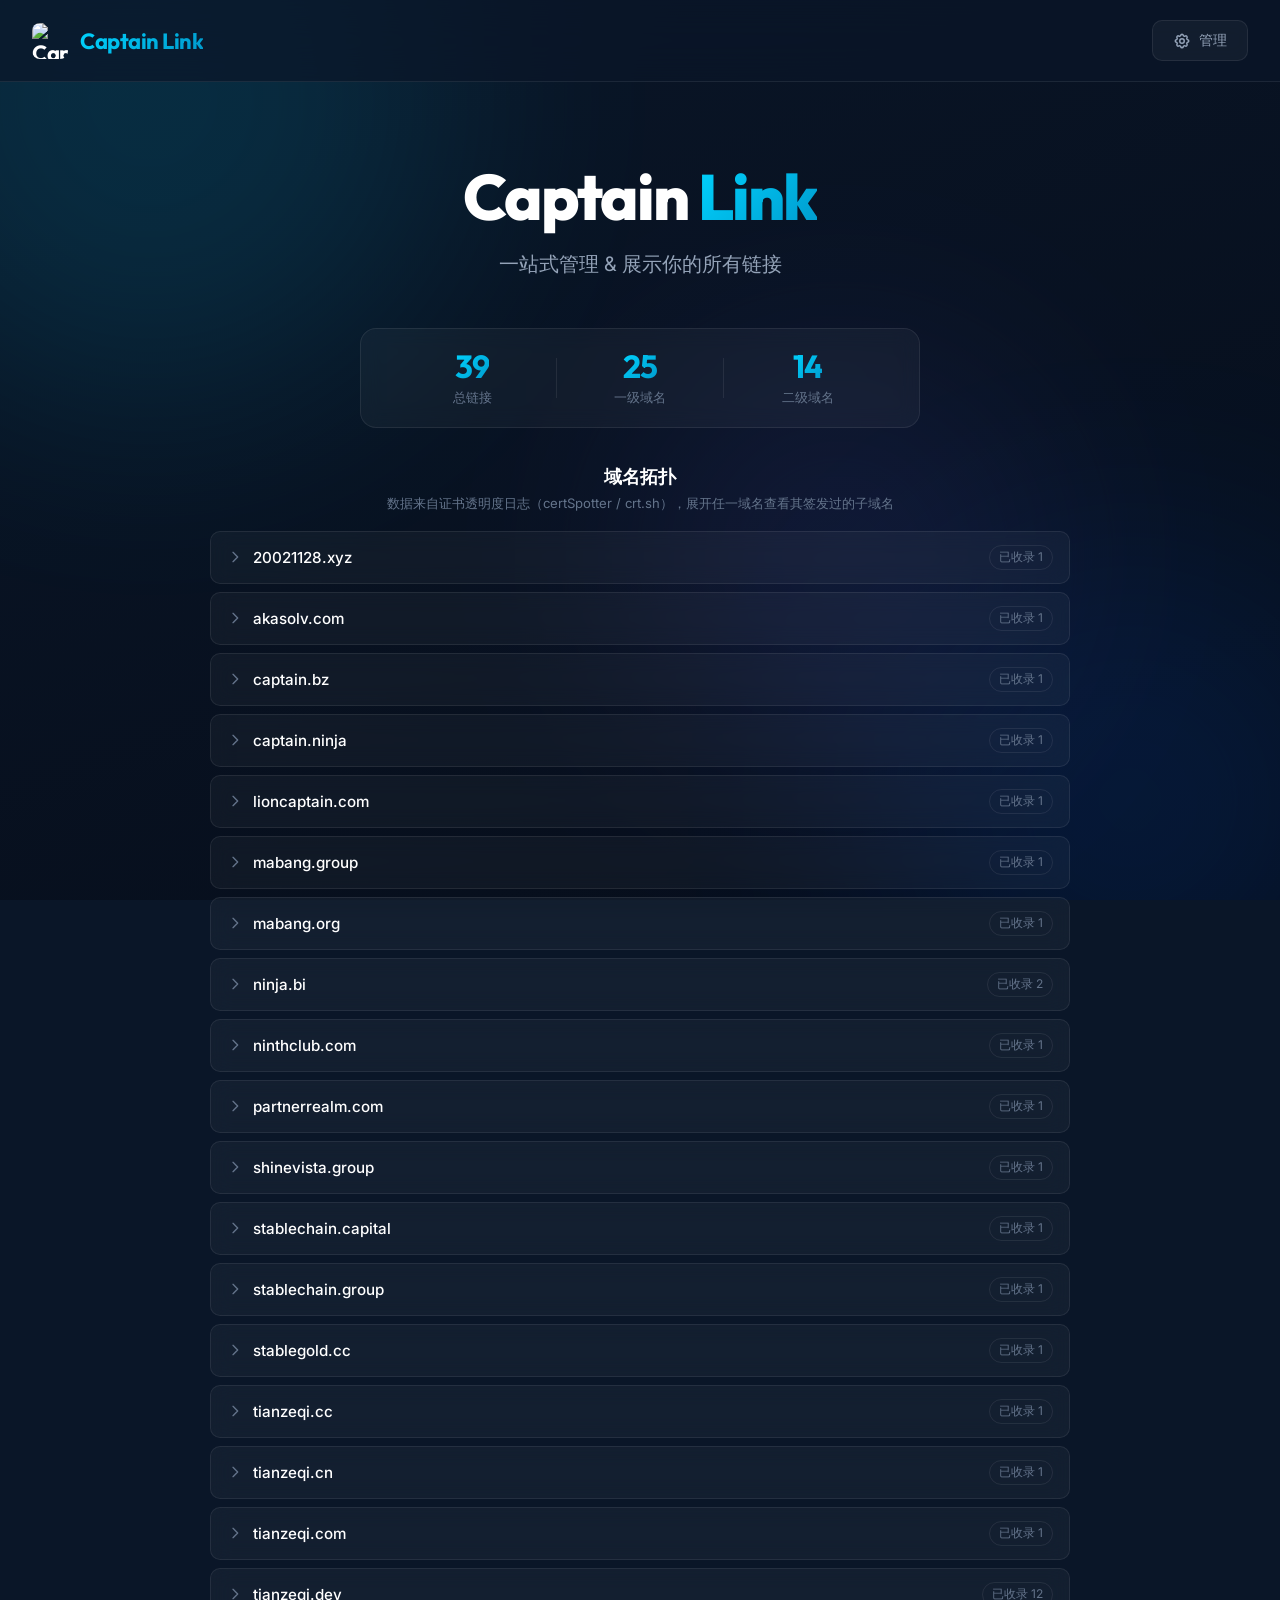
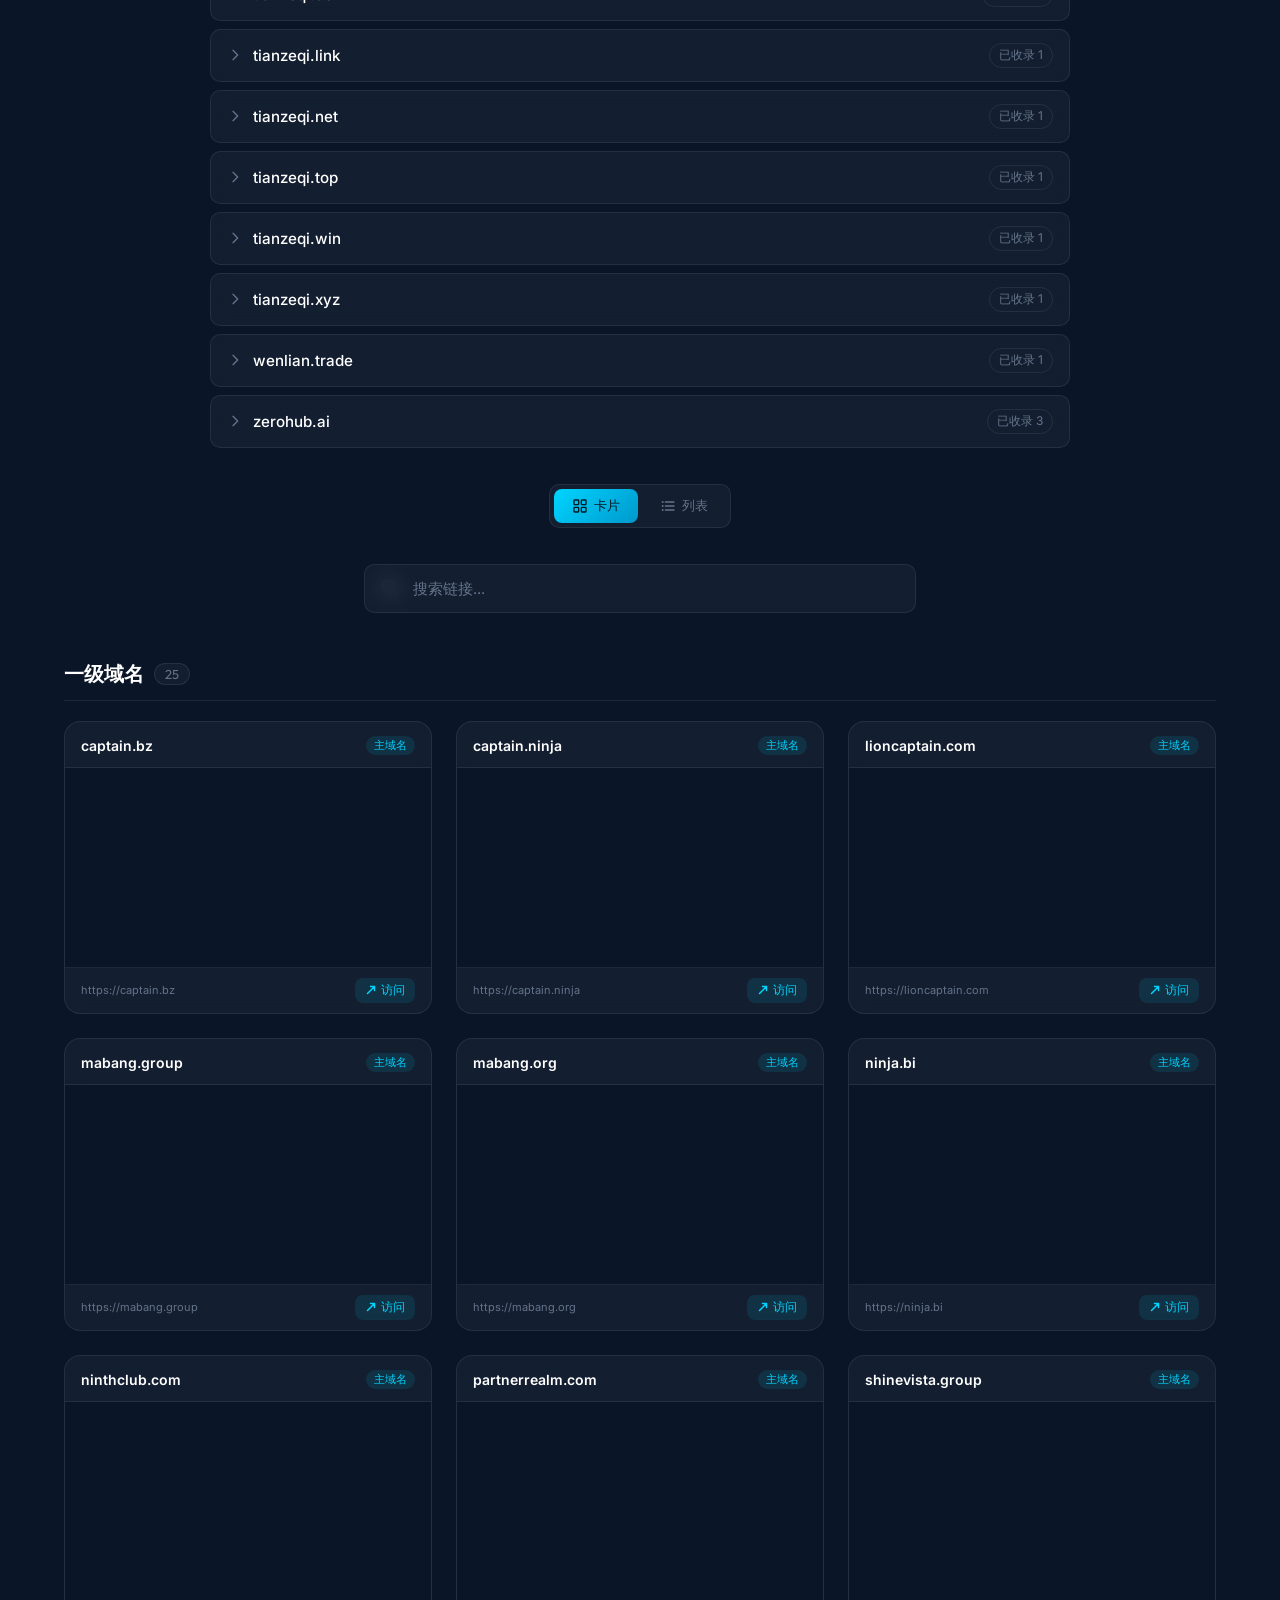
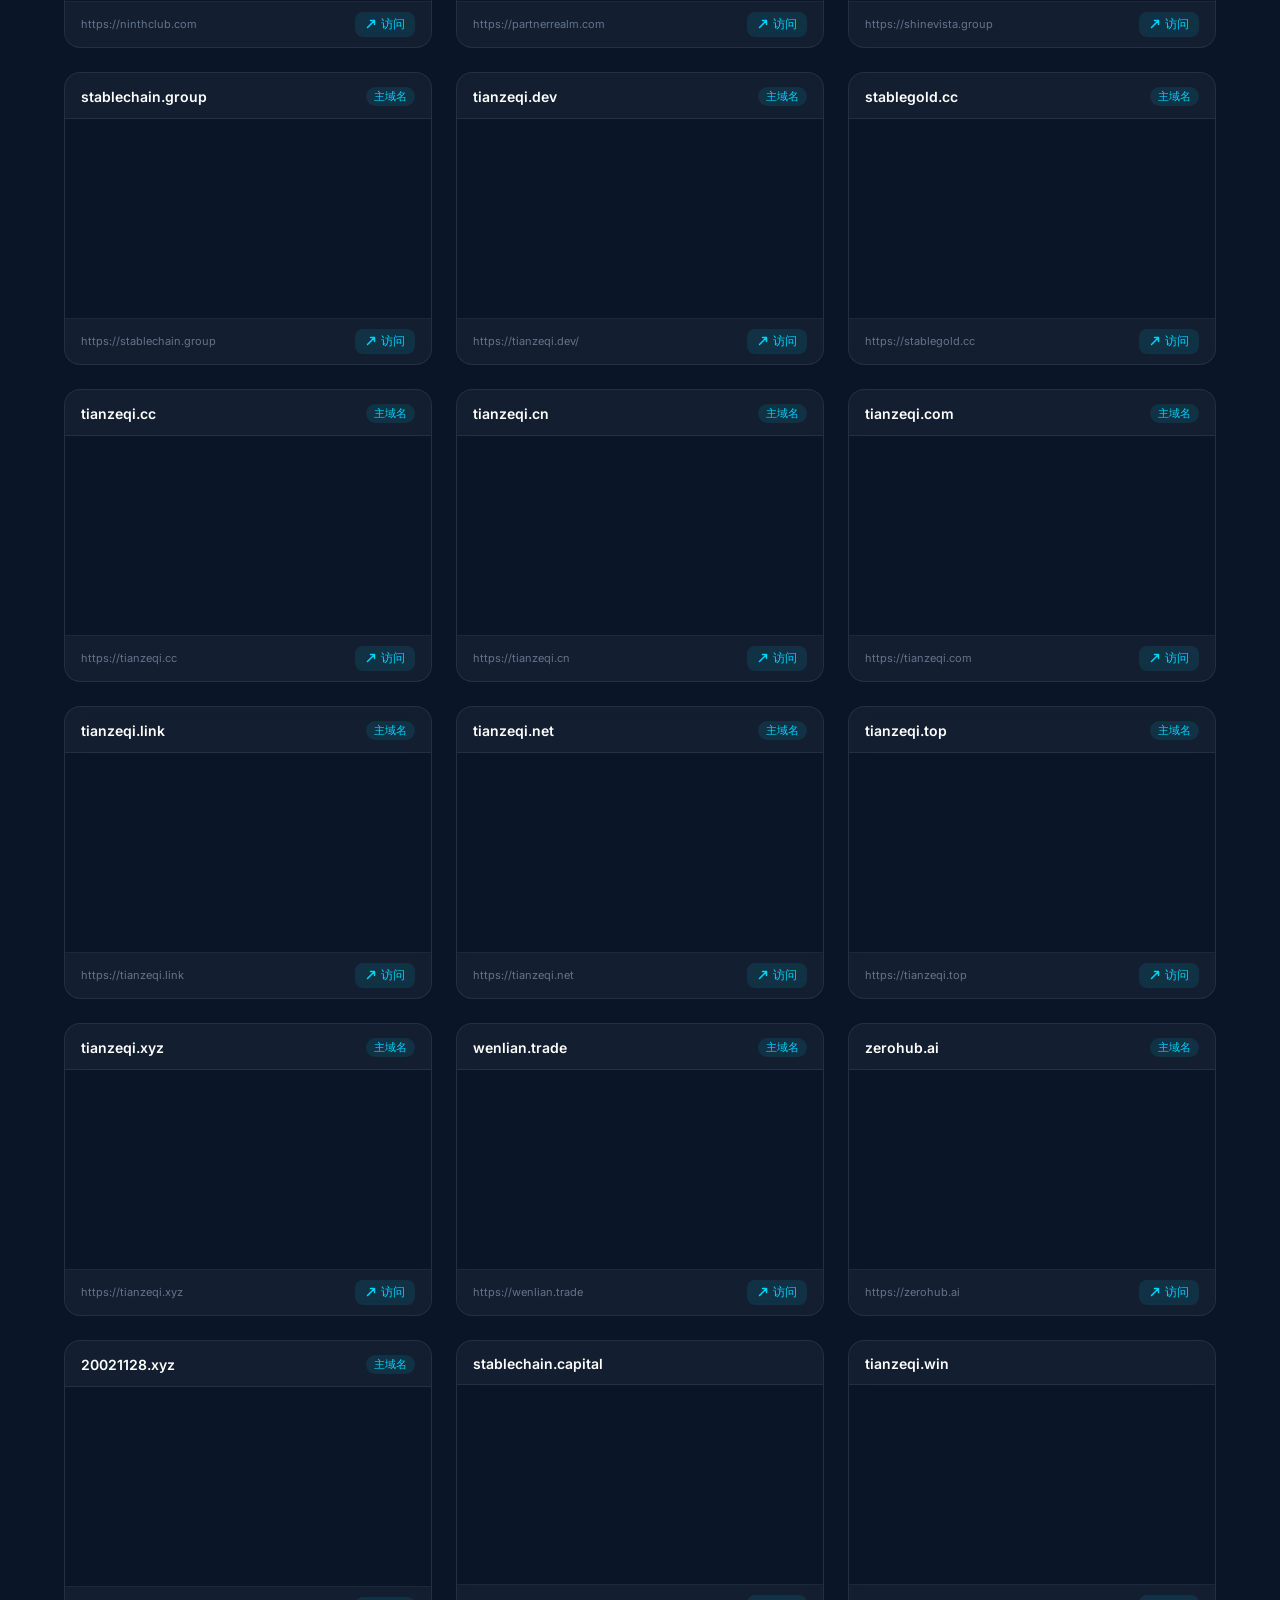
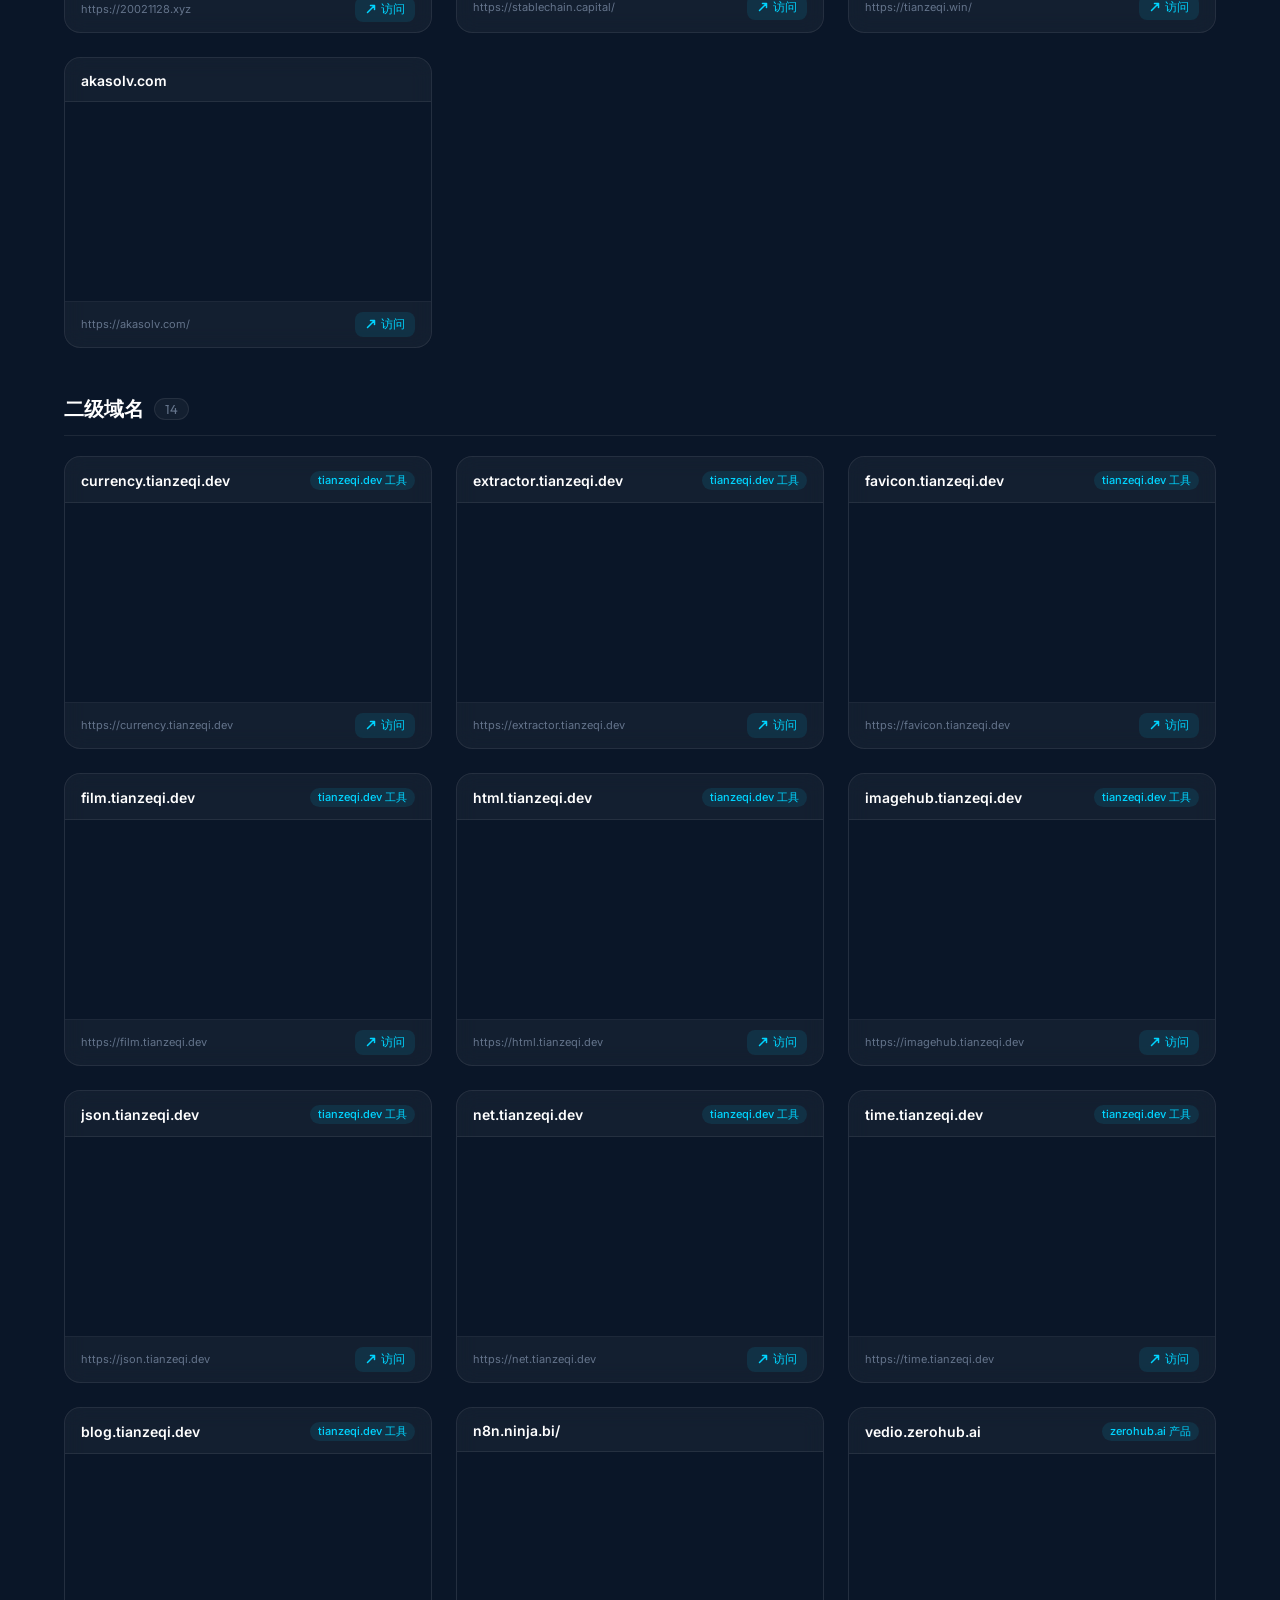
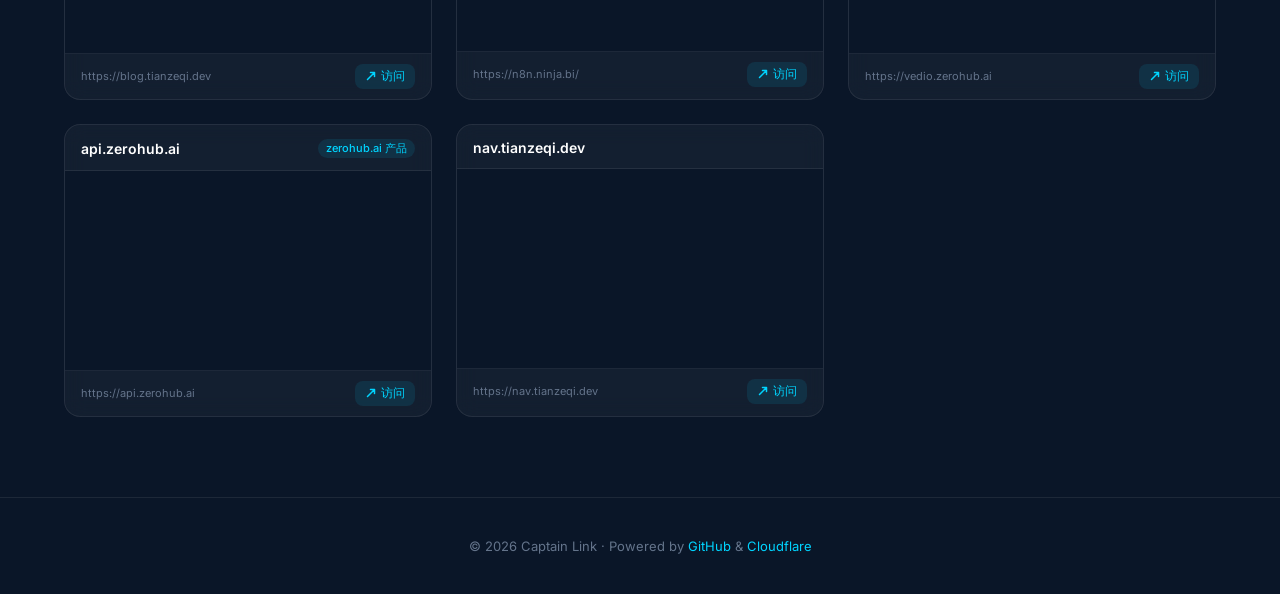
==== commit 2aa18b17: "Add domain map: subdomain discovery from CT logs - Worker: GET /api/subdomains?domain=<root>, dual s" ====
--- a/index.html
+++ b/index.html
@@ -73,6 +73,17 @@
     </div>
   </div>
 
+  <!-- 域名拓扑：从证书透明度日志反查子域名 -->
+  <section class="domain-map" id="domainMap">
+    <div class="domain-map-head">
+      <h2>域名拓扑</h2>
+      <p class="domain-map-hint">数据来自证书透明度日志（certSpotter / crt.sh），展开任一域名查看其签发过的子域名</p>
+    </div>
+    <div class="domain-map-list" id="domainMapList">
+      <!-- 由 main.js 动态渲染 -->
+    </div>
+  </section>
+
   <!-- 视图切换 -->
   <div class="view-toggle" id="viewToggle">
     <button class="toggle-btn active" data-view="card" aria-label="卡片视图">
--- a/css/style.css
+++ b/css/style.css
@@ -460,6 +460,41 @@
   pointer-events: none;
 }
 
+/* ==================== 链接卡片网格（带分类） ==================== */
+.links-grid-categorized {
+  display: flex;
+  flex-direction: column;
+  gap: 48px;
+  animation: card-fade-in 0.4s ease-out;
+}
+
+.card-section {
+  display: flex;
+  flex-direction: column;
+}
+
+.card-section-title {
+  font-family: var(--font-heading);
+  font-size: 20px;
+  font-weight: 700;
+  display: flex;
+  align-items: center;
+  gap: 10px;
+  margin-bottom: 20px;
+  padding-bottom: 12px;
+  border-bottom: 1px solid var(--card-border);
+}
+
+.card-section-title .section-count {
+  font-size: 13px;
+  color: var(--text-muted);
+  font-weight: 400;
+  background: var(--card-bg);
+  padding: 2px 10px;
+  border-radius: 20px;
+  border: 1px solid var(--card-border);
+}
+
 /* ==================== 链接卡片网格 ==================== */
 .links-section {
   max-width: 1200px;
@@ -1315,3 +1350,197 @@
   background: rgba(0, 212, 255, 0.25);
   color: var(--text-primary);
 }
+
+/* ==================== 域名拓扑 ==================== */
+.domain-map {
+  max-width: 860px;
+  margin: 0 auto 36px;
+}
+
+.domain-map-head {
+  text-align: center;
+  margin-bottom: 18px;
+}
+
+.domain-map-head h2 {
+  font-family: var(--font-heading);
+  font-size: 1.15rem;
+  font-weight: 600;
+  color: var(--text-primary);
+  margin-bottom: 6px;
+}
+
+.domain-map-hint {
+  font-size: 0.82rem;
+  color: var(--text-muted);
+}
+
+.domain-map-list {
+  display: flex;
+  flex-direction: column;
+  gap: 8px;
+}
+
+.domain-row {
+  background: var(--card-bg);
+  border: 1px solid var(--card-border);
+  border-radius: var(--radius-sm);
+  backdrop-filter: blur(10px);
+  -webkit-backdrop-filter: blur(10px);
+  overflow: hidden;
+  transition: var(--transition);
+}
+
+.domain-row:hover {
+  border-color: var(--card-hover-border);
+}
+
+.domain-row-head {
+  display: flex;
+  align-items: center;
+  gap: 10px;
+  width: 100%;
+  padding: 13px 16px;
+  background: none;
+  border: none;
+  cursor: pointer;
+  font-family: inherit;
+  text-align: left;
+  color: var(--text-primary);
+}
+
+.domain-chevron {
+  width: 16px;
+  height: 16px;
+  flex-shrink: 0;
+  color: var(--text-muted);
+  transition: transform 0.25s ease;
+}
+
+.domain-row-head[aria-expanded="true"] .domain-chevron {
+  transform: rotate(90deg);
+  color: var(--accent);
+}
+
+.domain-name {
+  flex: 1;
+  font-size: 0.95rem;
+  font-weight: 500;
+}
+
+.domain-owned {
+  font-size: 0.75rem;
+  color: var(--text-muted);
+  padding: 3px 9px;
+  border: 1px solid var(--card-border);
+  border-radius: 999px;
+}
+
+.domain-row-body {
+  padding: 0 16px 14px;
+  border-top: 1px solid var(--card-border);
+}
+
+.domain-loading {
+  display: flex;
+  align-items: center;
+  gap: 10px;
+  padding: 14px 0;
+  font-size: 0.85rem;
+  color: var(--text-secondary);
+}
+
+.domain-loading .spinner {
+  width: 16px;
+  height: 16px;
+  border: 2px solid var(--card-border);
+  border-top-color: var(--accent);
+  border-radius: 50%;
+  animation: domain-spin 0.7s linear infinite;
+}
+
+@keyframes domain-spin {
+  to { transform: rotate(360deg); }
+}
+
+.domain-summary {
+  padding: 12px 0 10px;
+  font-size: 0.82rem;
+  color: var(--text-secondary);
+}
+
+.domain-source {
+  float: right;
+  color: var(--text-muted);
+  font-size: 0.75rem;
+}
+
+.domain-summary strong {
+  color: var(--text-primary);
+  font-weight: 600;
+}
+
+.domain-sub-list {
+  display: flex;
+  flex-direction: column;
+  gap: 4px;
+  list-style: none;
+  max-height: 320px;
+  overflow-y: auto;
+}
+
+.domain-sub {
+  display: flex;
+  align-items: center;
+  justify-content: space-between;
+  gap: 12px;
+  padding: 7px 10px;
+  border-radius: 6px;
+  font-size: 0.82rem;
+  background: rgba(255, 255, 255, 0.02);
+}
+
+.domain-sub-name {
+  color: var(--text-secondary);
+  word-break: break-all;
+}
+
+.domain-sub.is-owned .domain-sub-name {
+  color: var(--text-primary);
+}
+
+.domain-sub-tag {
+  flex-shrink: 0;
+  font-size: 0.7rem;
+  padding: 2px 8px;
+  border-radius: 999px;
+  color: var(--text-muted);
+  border: 1px solid var(--card-border);
+}
+
+.domain-sub.is-owned .domain-sub-tag {
+  color: var(--success);
+  border-color: rgba(16, 185, 129, 0.3);
+}
+
+.domain-map-empty,
+.domain-error {
+  padding: 14px 0;
+  font-size: 0.85rem;
+  color: var(--text-muted);
+}
+
+.domain-error {
+  color: var(--danger);
+}
+
+.domain-retry {
+  color: var(--text-muted);
+  font-size: 0.78rem;
+}
+
+@media (max-width: 640px) {
+  .domain-map { padding: 0 4px; }
+  .domain-map-hint { font-size: 0.76rem; }
+  .domain-sub { flex-wrap: wrap; gap: 6px; }
+}
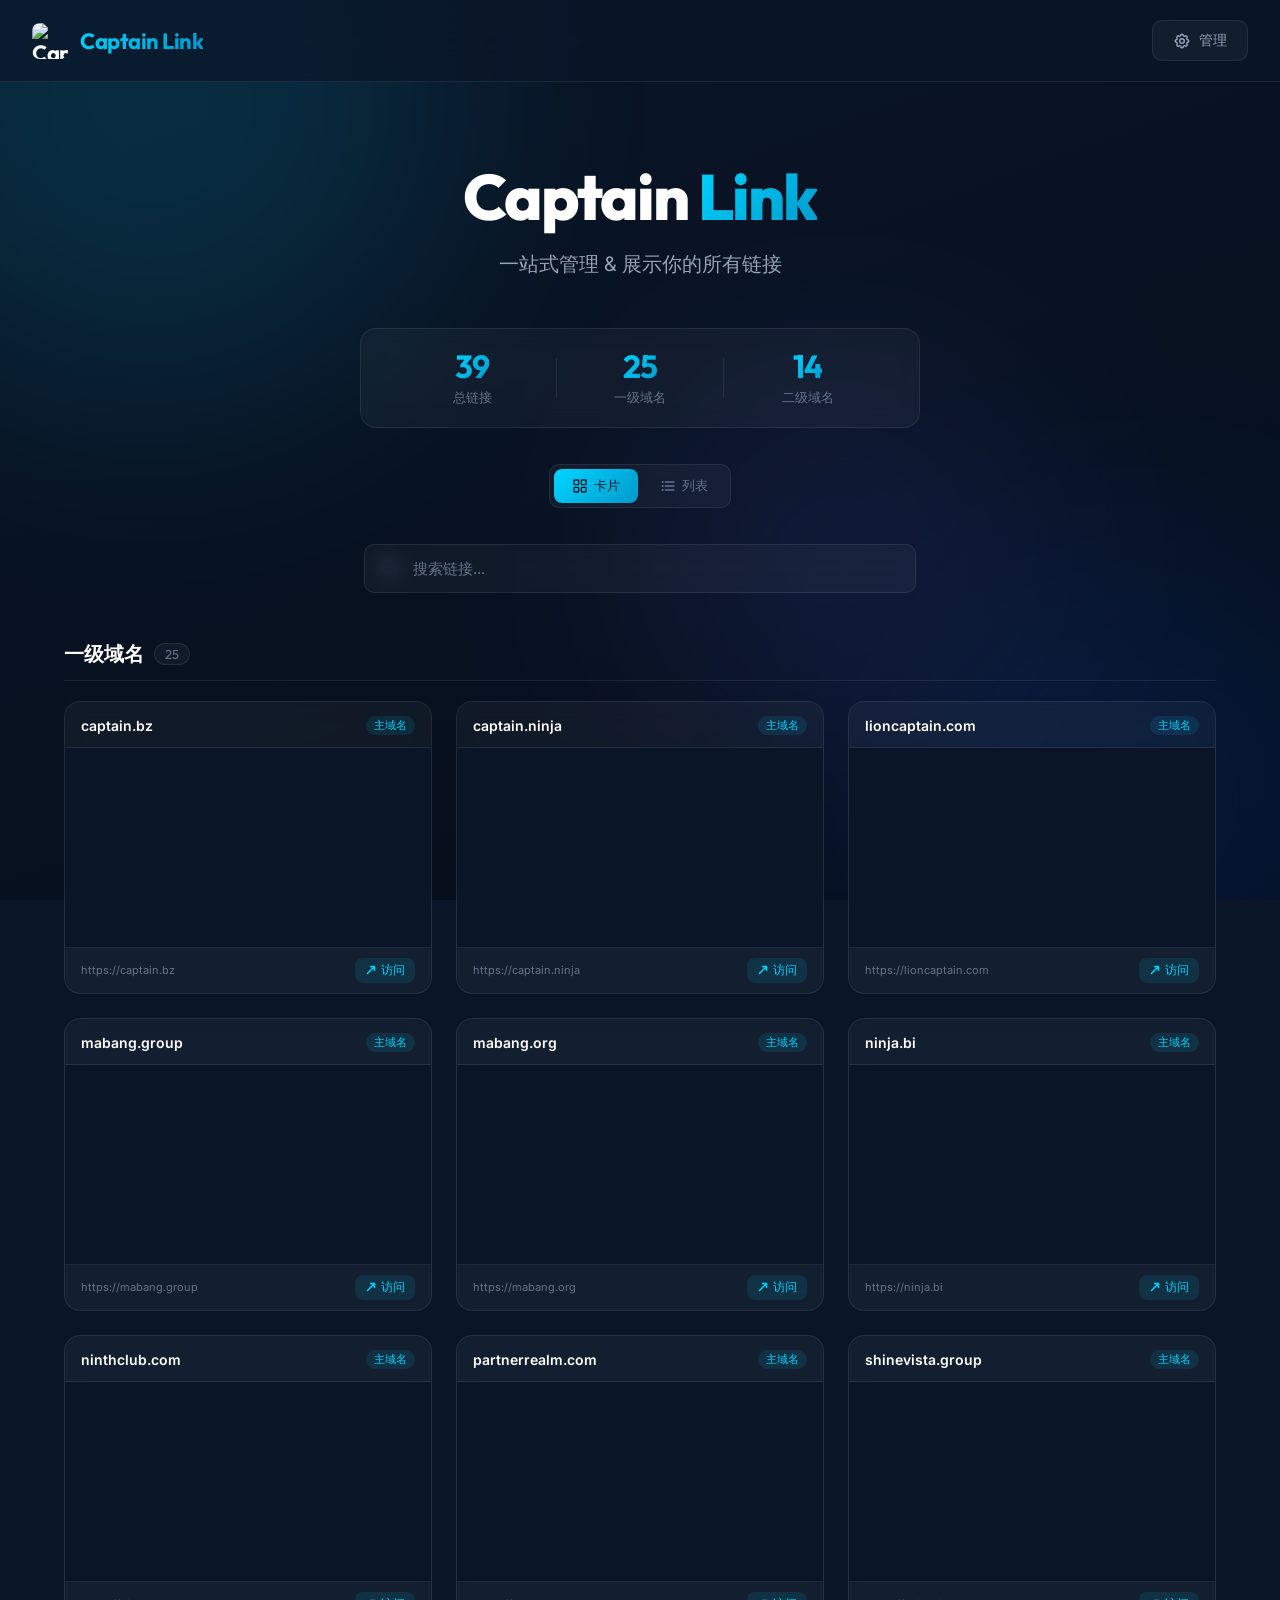
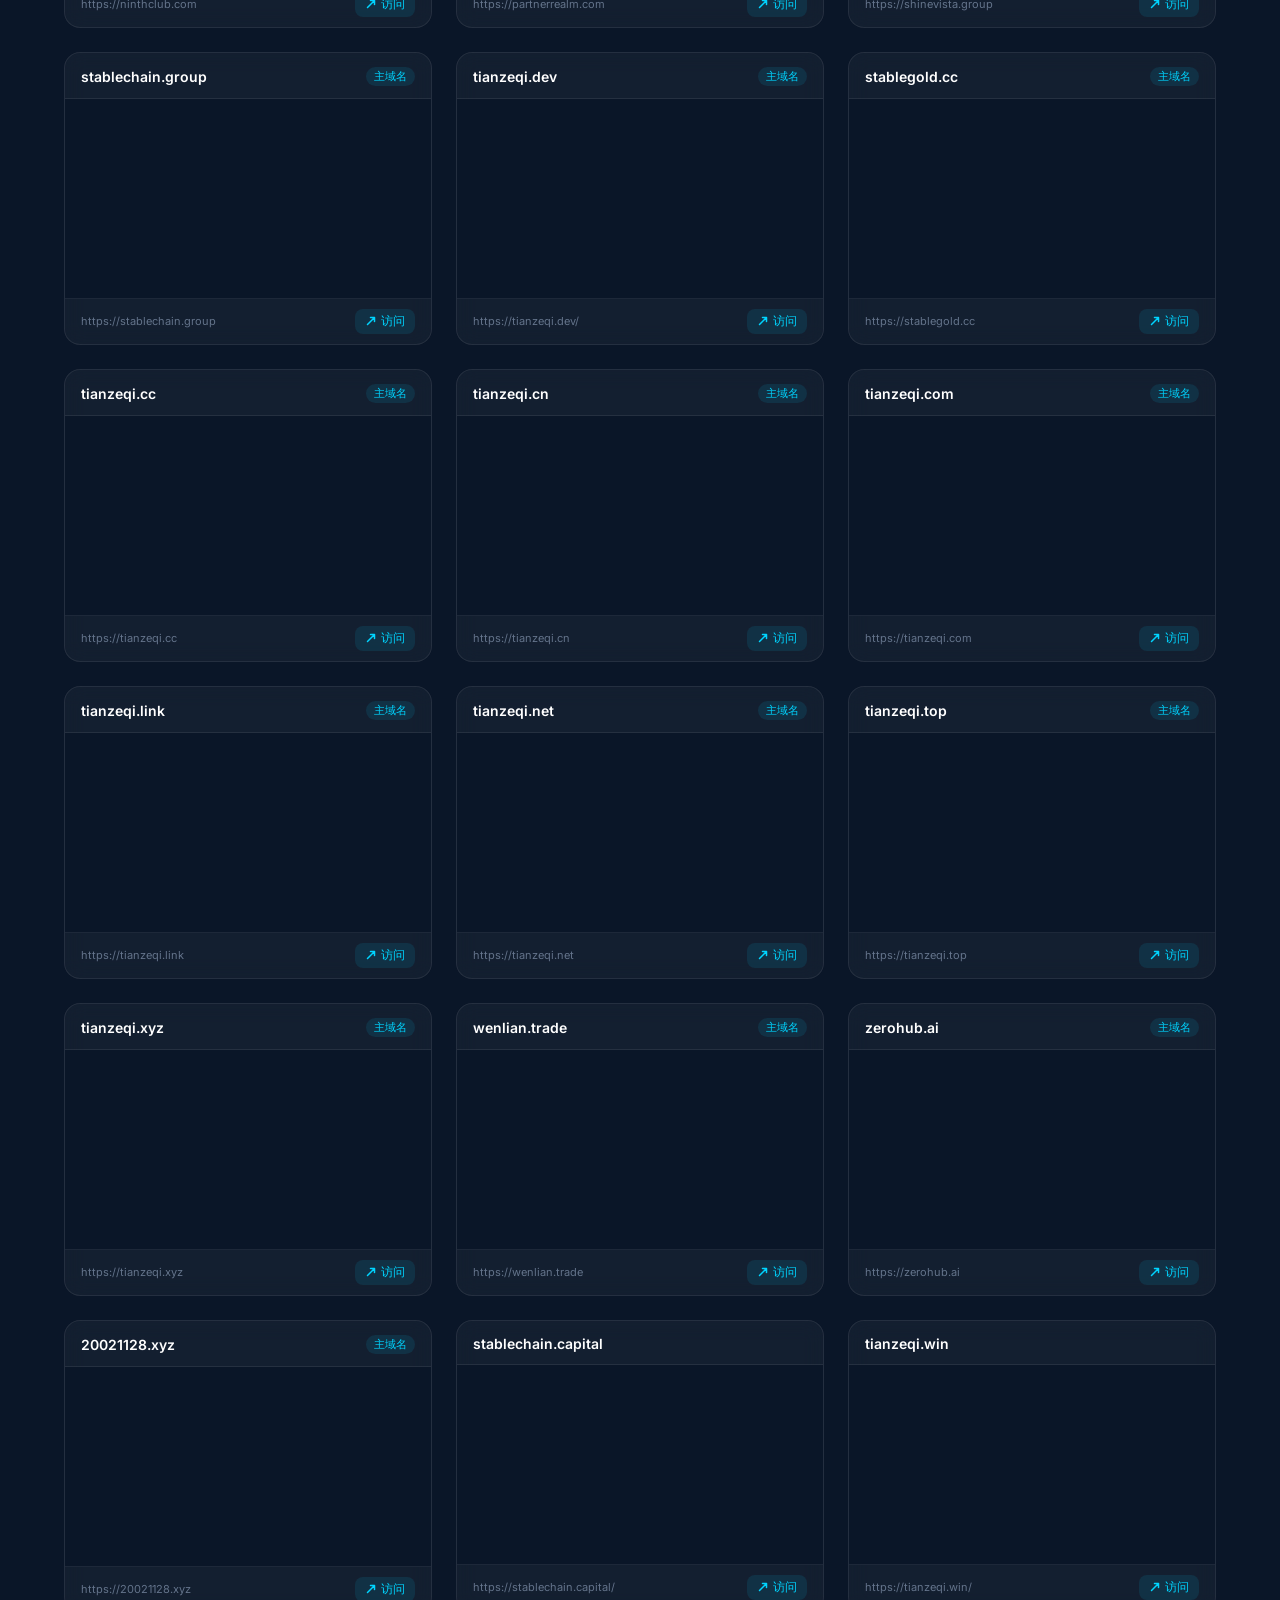
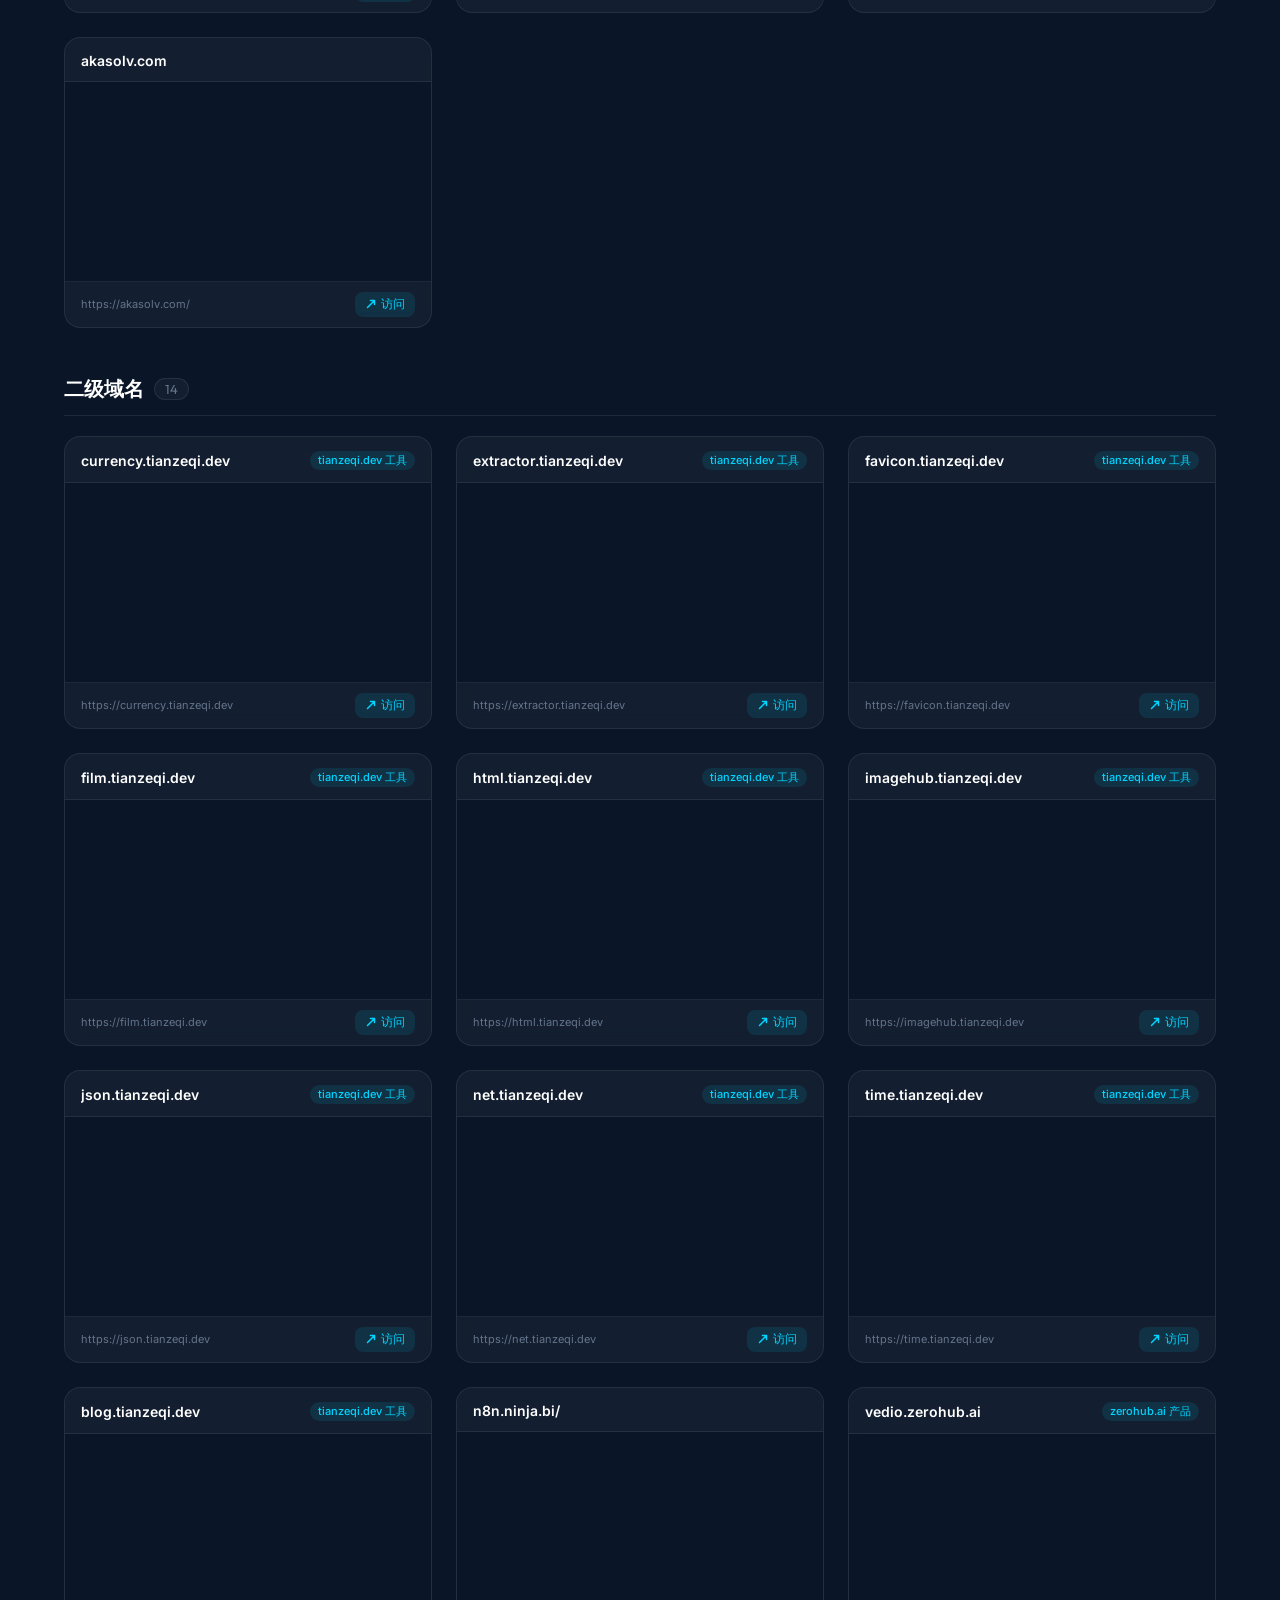
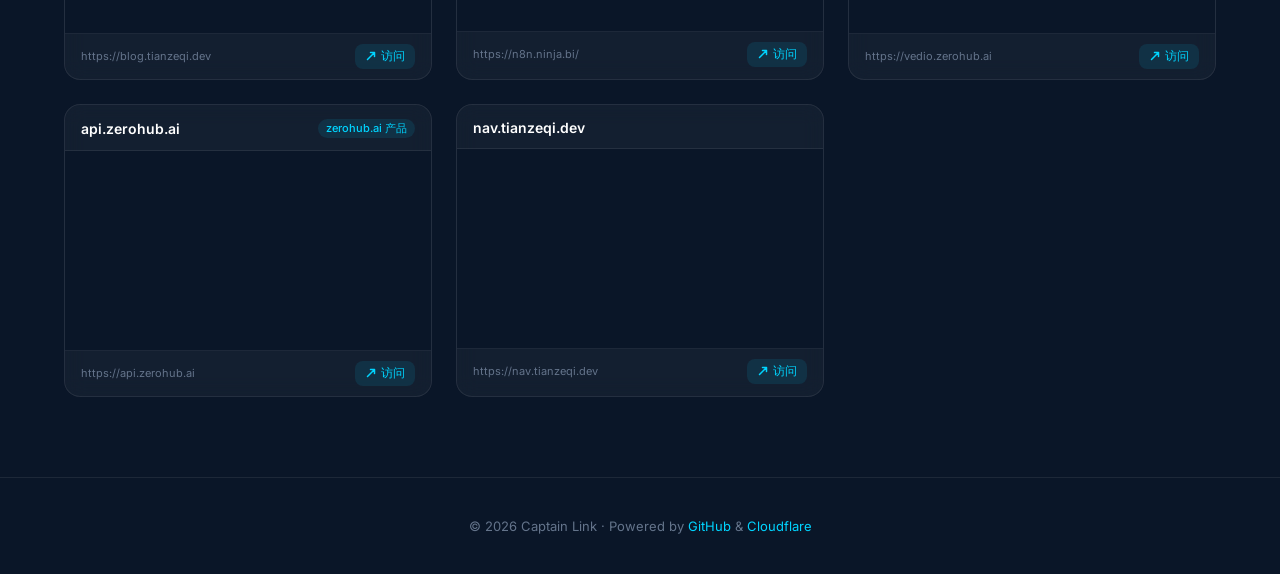
==== commit 9aa135c2: "Move domain map behind the admin login - Remove the section from index.html / main.js - Render it in" ====
--- a/index.html
+++ b/index.html
@@ -73,17 +73,6 @@
     </div>
   </div>
 
-  <!-- 域名拓扑：从证书透明度日志反查子域名 -->
-  <section class="domain-map" id="domainMap">
-    <div class="domain-map-head">
-      <h2>域名拓扑</h2>
-      <p class="domain-map-hint">数据来自证书透明度日志（certSpotter / crt.sh），展开任一域名查看其签发过的子域名</p>
-    </div>
-    <div class="domain-map-list" id="domainMapList">
-      <!-- 由 main.js 动态渲染 -->
-    </div>
-  </section>
-
   <!-- 视图切换 -->
   <div class="view-toggle" id="viewToggle">
     <button class="toggle-btn active" data-view="card" aria-label="卡片视图">
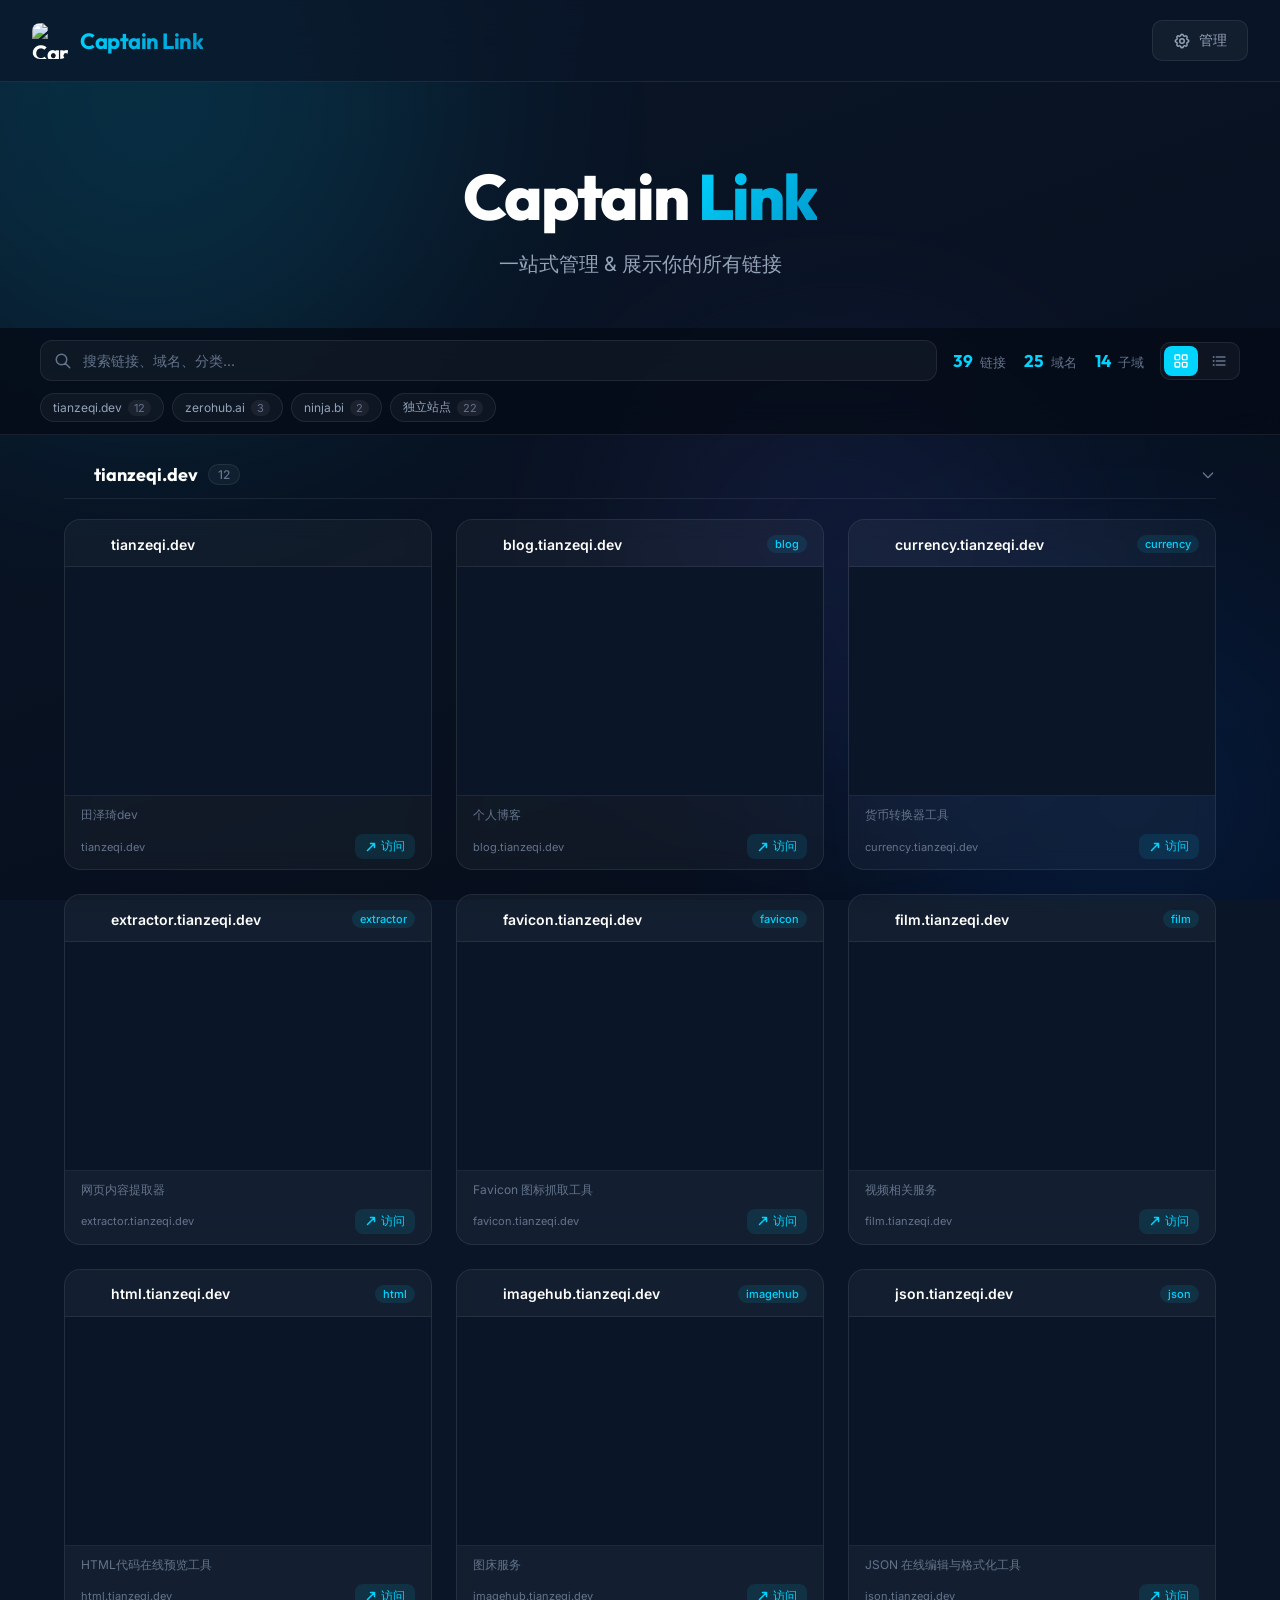
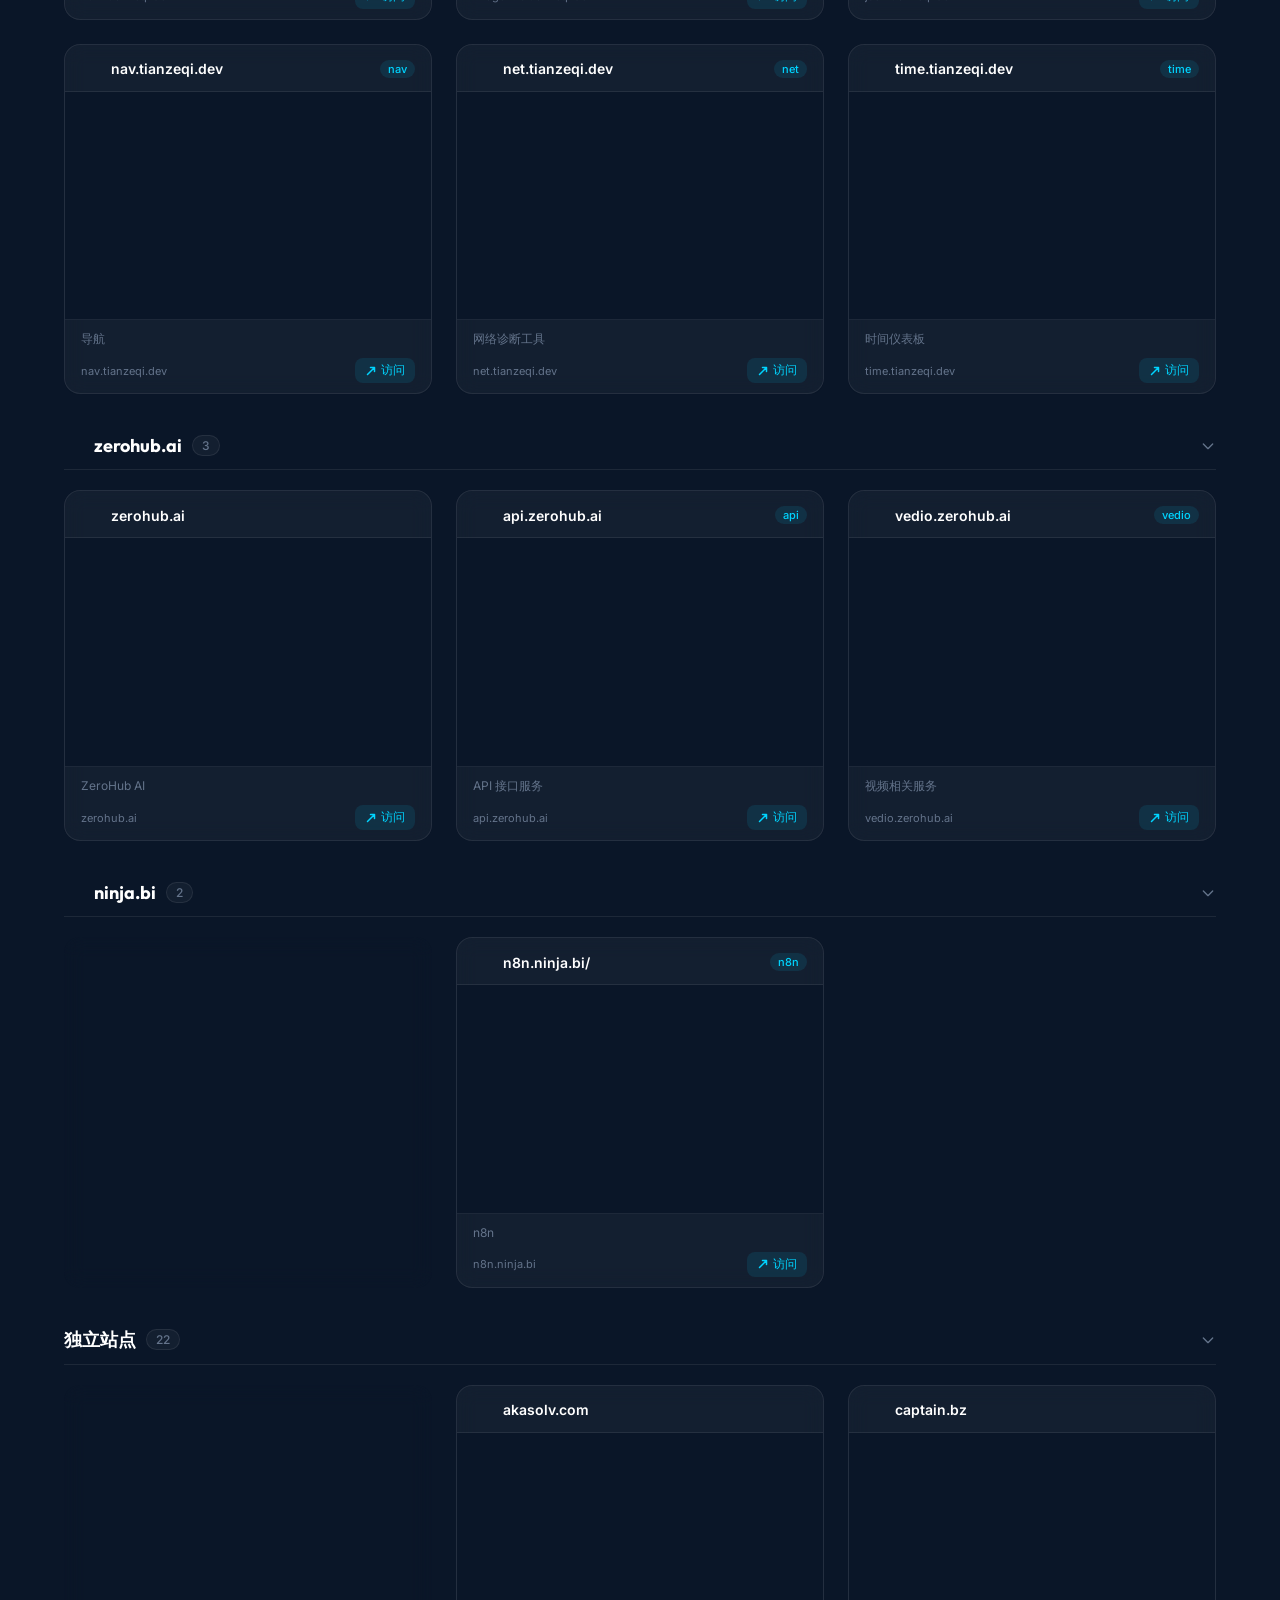
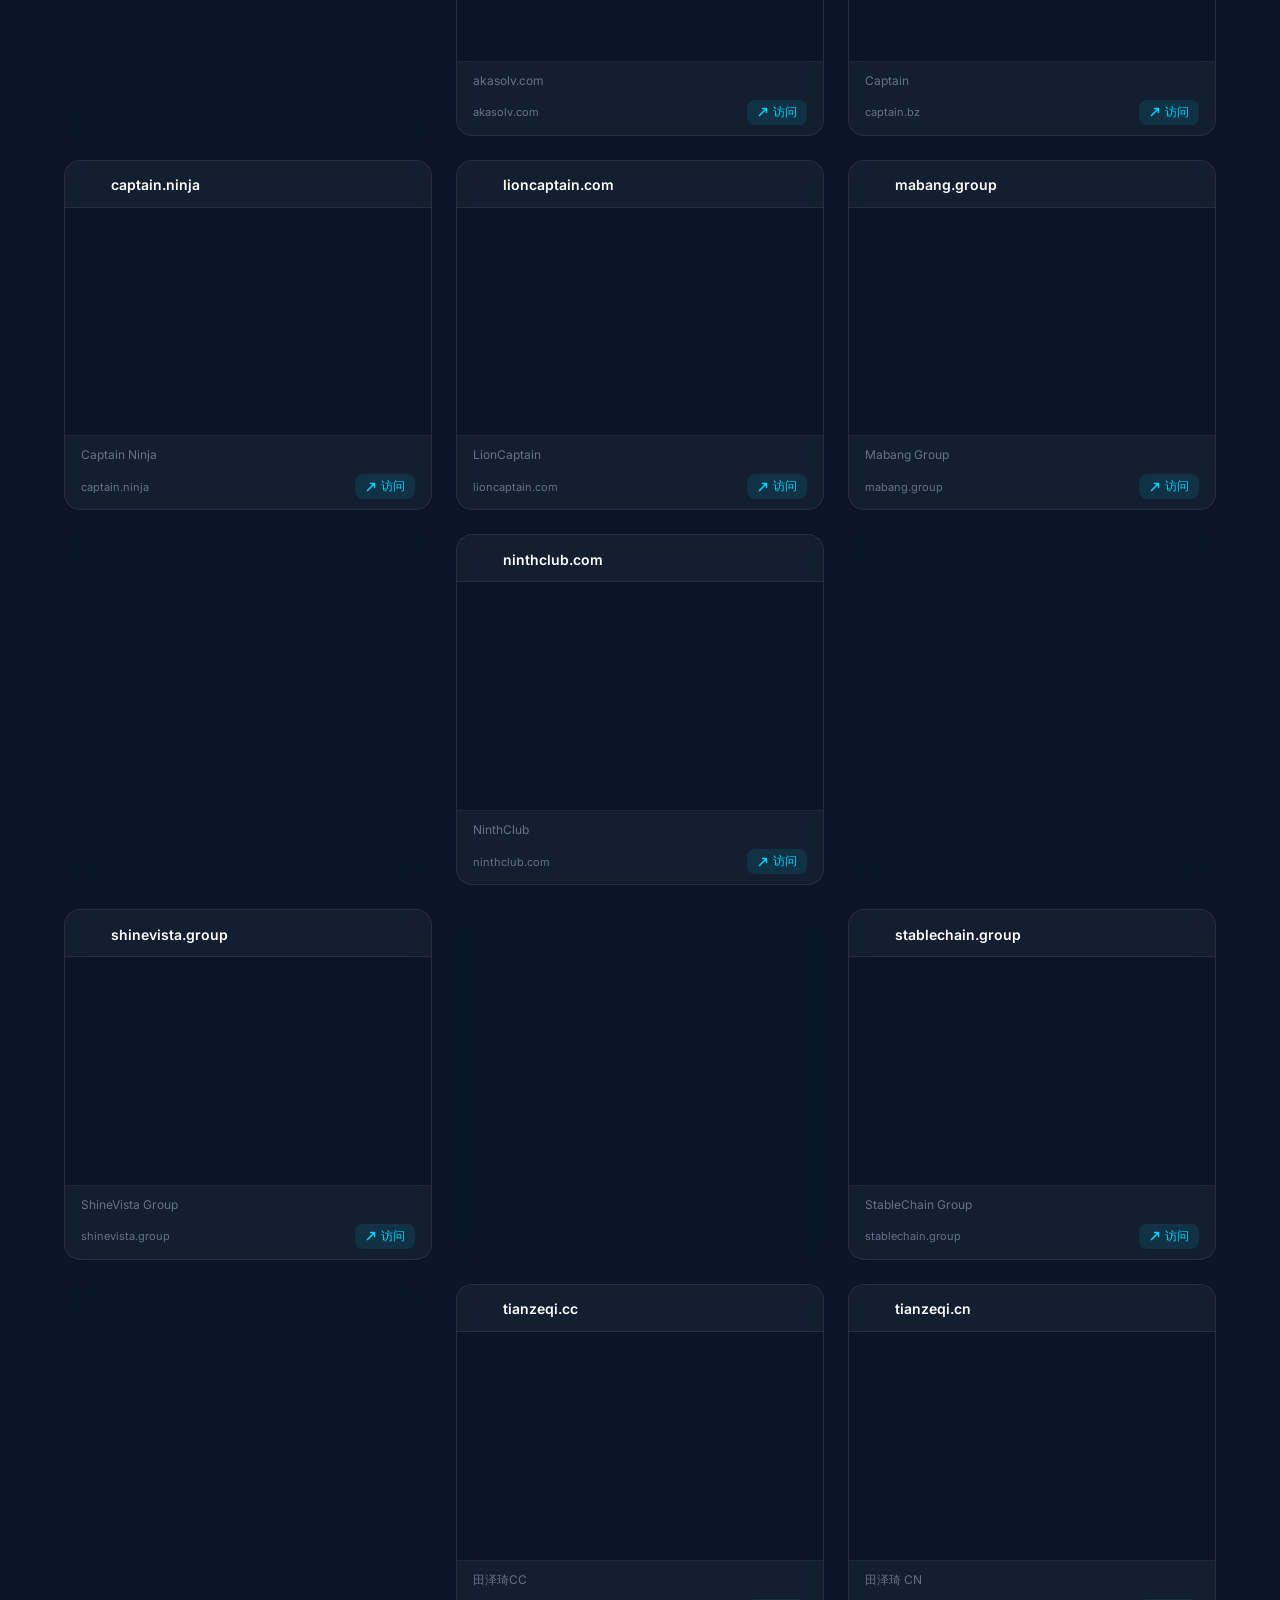
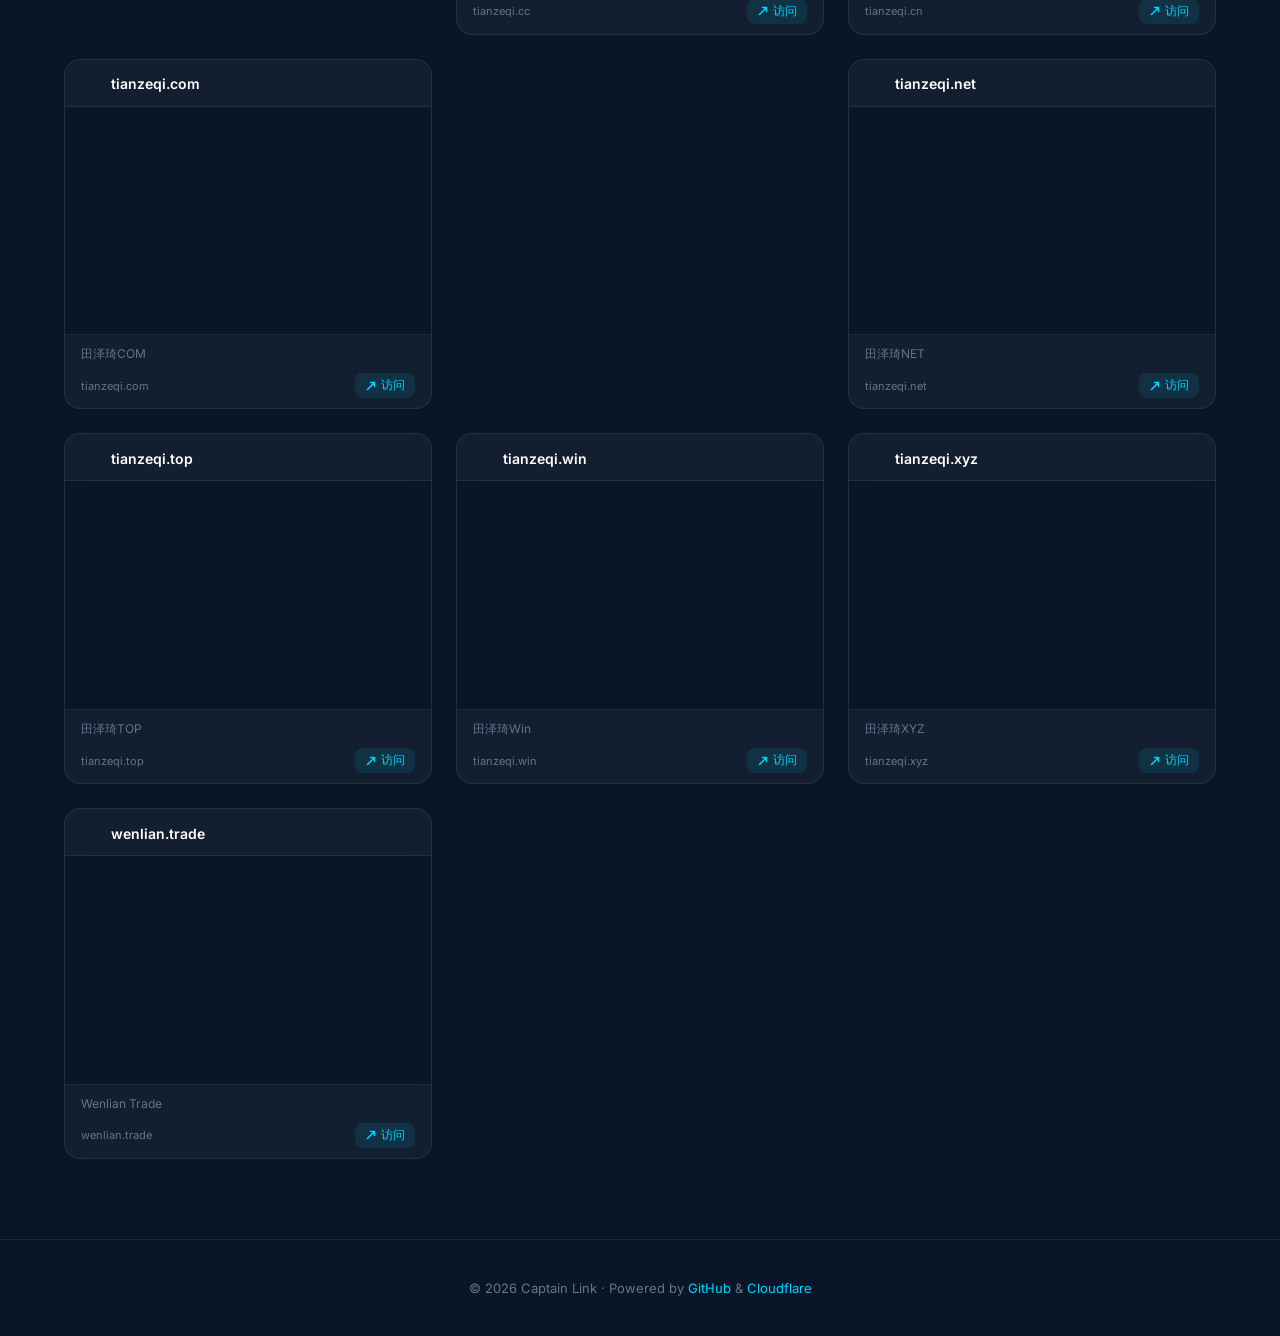
==== commit 6feeb6d5: "Regroup links by registrable domain; fix previews and scroll jitter Front page: - Group by eTLD+1 (j" ====
--- a/index.html
+++ b/index.html
@@ -55,48 +55,40 @@
     <p class="tagline">一站式管理 & 展示你的所有链接</p>
   </section>
 
-  <!-- 域名统计 -->
-  <div class="stats-bar" id="statsBar">
-    <div class="stat-item">
-      <span class="stat-number" id="statTotal">—</span>
-      <span class="stat-label">总链接</span>
+  <!-- 吸顶工具条：搜索 + 统计 + 视图切换合并成一行 -->
+  <div class="toolbar" id="toolbar">
+    <div class="toolbar-inner">
+      <div class="search-bar">
+        <svg class="search-icon" fill="none" stroke="currentColor" viewBox="0 0 24 24">
+          <path stroke-linecap="round" stroke-linejoin="round" stroke-width="2"
+                d="M21 21l-6-6m2-5a7 7 0 11-14 0 7 7 0 0114 0z"/>
+        </svg>
+        <input type="text" id="searchInput" placeholder="搜索链接、域名、分类..." autocomplete="off">
+      </div>
+
+      <div class="toolbar-stats">
+        <span class="stat-item"><b id="statTotal">—</b> 链接</span>
+        <span class="stat-item"><b id="statFirst">—</b> 域名</span>
+        <span class="stat-item"><b id="statSecond">—</b> 子域</span>
+      </div>
+
+      <div class="view-toggle" id="viewToggle">
+        <button class="toggle-btn active" data-view="card" aria-label="卡片视图" title="卡片视图">
+          <svg fill="none" stroke="currentColor" viewBox="0 0 24 24"><rect x="3" y="3" width="7" height="7" rx="1" stroke-width="2"/><rect x="14" y="3" width="7" height="7" rx="1" stroke-width="2"/><rect x="3" y="14" width="7" height="7" rx="1" stroke-width="2"/><rect x="14" y="14" width="7" height="7" rx="1" stroke-width="2"/></svg>
+        </button>
+        <button class="toggle-btn" data-view="list" aria-label="列表视图" title="列表视图">
+          <svg fill="none" stroke="currentColor" viewBox="0 0 24 24"><line x1="8" y1="6" x2="21" y2="6" stroke-width="2" stroke-linecap="round"/><line x1="8" y1="12" x2="21" y2="12" stroke-width="2" stroke-linecap="round"/><line x1="8" y1="18" x2="21" y2="18" stroke-width="2" stroke-linecap="round"/><circle cx="4" cy="6" r="1.5" fill="currentColor" stroke="none"/><circle cx="4" cy="12" r="1.5" fill="currentColor" stroke="none"/><circle cx="4" cy="18" r="1.5" fill="currentColor" stroke="none"/></svg>
+        </button>
+      </div>
     </div>
-    <div class="stat-divider"></div>
-    <div class="stat-item">
-      <span class="stat-number" id="statFirst">—</span>
-      <span class="stat-label">一级域名</span>
-    </div>
-    <div class="stat-divider"></div>
-    <div class="stat-item">
-      <span class="stat-number" id="statSecond">—</span>
-      <span class="stat-label">二级域名</span>
-    </div>
+
+    <!-- 域名跳转条 -->
+    <div class="jump-bar" id="jumpBar" hidden></div>
   </div>
 
-  <!-- 视图切换 -->
-  <div class="view-toggle" id="viewToggle">
-    <button class="toggle-btn active" data-view="card" aria-label="卡片视图">
-      <svg fill="none" stroke="currentColor" viewBox="0 0 24 24"><rect x="3" y="3" width="7" height="7" rx="1" stroke-width="2"/><rect x="14" y="3" width="7" height="7" rx="1" stroke-width="2"/><rect x="3" y="14" width="7" height="7" rx="1" stroke-width="2"/><rect x="14" y="14" width="7" height="7" rx="1" stroke-width="2"/></svg>
-      卡片
-    </button>
-    <button class="toggle-btn" data-view="list" aria-label="列表视图">
-      <svg fill="none" stroke="currentColor" viewBox="0 0 24 24"><line x1="8" y1="6" x2="21" y2="6" stroke-width="2" stroke-linecap="round"/><line x1="8" y1="12" x2="21" y2="12" stroke-width="2" stroke-linecap="round"/><line x1="8" y1="18" x2="21" y2="18" stroke-width="2" stroke-linecap="round"/><circle cx="4" cy="6" r="1.5" fill="currentColor" stroke="none"/><circle cx="4" cy="12" r="1.5" fill="currentColor" stroke="none"/><circle cx="4" cy="18" r="1.5" fill="currentColor" stroke="none"/></svg>
-      列表
-    </button>
-  </div>
-
-  <!-- 搜索栏 -->
-  <div class="search-bar">
-    <svg class="search-icon" fill="none" stroke="currentColor" viewBox="0 0 24 24">
-      <path stroke-linecap="round" stroke-linejoin="round" stroke-width="2"
-            d="M21 21l-6-6m2-5a7 7 0 11-14 0 7 7 0 0114 0z"/>
-    </svg>
-    <input type="text" id="searchInput" placeholder="搜索链接...">
-  </div>
-
-  <!-- 链接卡片网格 -->
+  <!-- 链接区 -->
   <section class="links-section">
-    <div class="links-grid" id="linksGrid">
+    <div id="linksGrid">
       <!-- 由 main.js 动态渲染 -->
     </div>
   </section>
@@ -112,6 +104,7 @@
   <!-- Scripts -->
   <script>document.getElementById('year').textContent = new Date().getFullYear();</script>
   <script src="js/config.js"></script>
+  <script src="js/domain.js"></script>
   <script src="js/main.js"></script>
 </body>
 </html>
--- a/css/style.css
+++ b/css/style.css
@@ -190,124 +190,155 @@
   line-height: 1.6;
 }
 
-/* ==================== 域名统计栏 ==================== */
-.stats-bar {
-  display: flex;
-  align-items: center;
-  justify-content: center;
-  gap: 0;
-  max-width: 560px;
-  margin: 0 auto 36px;
-  padding: 20px 28px;
+/* ==================== 吸顶工具条 ==================== */
+.toolbar {
+  position: sticky;
+  top: 0;
+  z-index: 40;
+  margin-bottom: 28px;
+  padding: 12px 24px 0;
+  background: rgba(6, 12, 24, 0.82);
+  backdrop-filter: blur(16px);
+  -webkit-backdrop-filter: blur(16px);
+  border-bottom: 1px solid var(--card-border);
+}
+
+.toolbar-inner {
+  display: flex;
+  align-items: center;
+  gap: 16px;
+  max-width: 1200px;
+  margin: 0 auto;
+}
+
+.toolbar .search-bar {
+  position: relative;
+  flex: 1;
+  min-width: 0;
+  margin: 0;
+}
+
+.toolbar .search-bar .search-icon {
+  position: absolute;
+  left: 14px;
+  top: 50%;
+  transform: translateY(-50%);
+  width: 18px;
+  height: 18px;
+  color: var(--text-muted);
+  pointer-events: none;
+}
+
+.toolbar .search-bar input {
+  width: 100%;
+  padding: 11px 16px 11px 42px;
+  font-family: inherit;
+  font-size: 14px;
+  color: var(--text-primary);
   background: var(--card-bg);
   border: 1px solid var(--card-border);
-  border-radius: var(--radius);
-  backdrop-filter: blur(10px);
-  -webkit-backdrop-filter: blur(10px);
-  animation: stats-fade-in 0.6s ease-out 0.2s forwards;
-  opacity: 0;
-}
-
-@keyframes stats-fade-in {
-  from { opacity: 0; transform: translateY(12px); }
-  to   { opacity: 1; transform: translateY(0); }
-}
-
-.stat-item {
-  display: flex;
-  flex-direction: column;
-  align-items: center;
-  gap: 4px;
-  flex: 1;
-  min-width: 100px;
-  padding: 0 20px;
-}
-
-.stat-number {
+  border-radius: 12px;
+  outline: none;
+  transition: var(--transition);
+}
+
+.toolbar .search-bar input:focus {
+  border-color: var(--accent);
+  background: var(--card-hover-bg);
+}
+
+.toolbar .search-bar input::placeholder { color: var(--text-muted); }
+
+.toolbar-stats {
+  display: flex;
+  align-items: center;
+  gap: 18px;
+  flex-shrink: 0;
+  font-size: 13px;
+  color: var(--text-muted);
+  white-space: nowrap;
+}
+
+.toolbar-stats b {
   font-family: var(--font-heading);
-  font-size: 32px;
+  font-size: 17px;
   font-weight: 700;
-  letter-spacing: -1px;
-  background: var(--accent-gradient);
-  -webkit-background-clip: text;
-  background-clip: text;
-  -webkit-text-fill-color: transparent;
-  line-height: 1.1;
-  transition: all 0.4s ease;
-}
-
-.stat-label {
-  font-size: 13px;
-  color: var(--text-muted);
-  font-weight: 500;
-}
-
-.stat-divider {
-  width: 1px;
-  height: 40px;
-  background: var(--card-border);
-  flex-shrink: 0;
-}
-
-/* 数字跳动动画 */
-.stat-number.counted {
-  animation: count-pop 0.5s cubic-bezier(0.34, 1.56, 0.64, 1);
-}
-
-@keyframes count-pop {
-  0%   { transform: scale(1); }
-  50%  { transform: scale(1.15); }
-  100% { transform: scale(1); }
+  color: var(--accent);
+  margin-right: 3px;
+}
+
+/* 域名跳转条 */
+.jump-bar {
+  display: flex;
+  flex-wrap: wrap;
+  gap: 8px;
+  max-width: 1200px;
+  margin: 12px auto 0;
+  padding-bottom: 12px;
+}
+
+.jump-bar[hidden] { display: none; }
+
+.jump-chip {
+  display: inline-flex;
+  align-items: center;
+  gap: 6px;
+  padding: 5px 12px;
+  font-family: inherit;
+  font-size: 12px;
+  color: var(--text-secondary);
+  background: var(--card-bg);
+  border: 1px solid var(--card-border);
+  border-radius: 20px;
+  cursor: pointer;
+  transition: var(--transition);
+}
+
+.jump-chip:hover {
+  color: var(--accent);
+  border-color: var(--accent);
+}
+
+.jump-chip span {
+  font-size: 11px;
+  color: var(--text-muted);
+  background: rgba(255, 255, 255, 0.06);
+  padding: 1px 6px;
+  border-radius: 8px;
 }
 
 /* ==================== 视图切换按钮 ==================== */
 .view-toggle {
   display: flex;
+  flex-shrink: 0;
+  gap: 4px;
+  padding: 3px;
+  background: var(--card-bg);
+  border: 1px solid var(--card-border);
+  border-radius: 10px;
+}
+
+.toggle-btn {
+  display: flex;
   align-items: center;
   justify-content: center;
-  gap: 4px;
-  margin: 0 auto 36px;
-  padding: 4px;
-  background: var(--card-bg);
-  border: 1px solid var(--card-border);
-  border-radius: var(--radius-sm);
-  backdrop-filter: blur(10px);
-  -webkit-backdrop-filter: blur(10px);
-  width: fit-content;
-}
-
-.toggle-btn {
-  display: flex;
-  align-items: center;
-  gap: 6px;
-  padding: 8px 18px;
-  border-radius: 8px;
-  font-size: 13px;
-  font-weight: 500;
+  width: 34px;
+  height: 30px;
   color: var(--text-muted);
   background: transparent;
   border: none;
+  border-radius: 8px;
   cursor: pointer;
   transition: var(--transition);
 }
 
-.toggle-btn svg {
-  width: 16px;
-  height: 16px;
-}
-
-.toggle-btn:hover {
-  color: var(--text-secondary);
-  background: var(--card-hover-bg);
-}
+.toggle-btn svg { width: 16px; height: 16px; }
+
+.toggle-btn:hover { color: var(--text-secondary); }
 
 .toggle-btn.active {
-  background: var(--accent-gradient);
-  color: #001824;
-}
-
-.toggle-btn.active svg {
-  stroke: #001824;
+  color: var(--bg);
+  background: var(--accent);
 }
 
 /* ==================== 列表视图 ==================== */
@@ -420,80 +451,74 @@
   height: 18px;
 }
 
-/* ==================== 搜索栏 ==================== */
-.search-bar {
-  max-width: 600px;
-  margin: 0 auto 48px;
-  padding: 0 24px;
-  position: relative;
-}
-
-.search-bar input {
+/* ==================== 域名分组 ==================== */
+#linksGrid {
+  display: flex;
+  flex-direction: column;
+  gap: 40px;
+  /* 关掉滚动锚定：iframe 陆续加载时不让浏览器自作主张挪动视口 */
+  overflow-anchor: none;
+}
+
+.link-group { scroll-margin-top: 120px; }
+
+.group-header {
+  display: flex;
+  align-items: center;
+  gap: 10px;
   width: 100%;
-  padding: 14px 20px 14px 48px;
-  background: var(--card-bg);
-  border: 1px solid var(--card-border);
-  border-radius: var(--radius-sm);
+  margin-bottom: 20px;
+  padding: 0 0 12px;
+  font-family: var(--font-heading);
+  font-size: 18px;
+  font-weight: 700;
   color: var(--text-primary);
-  font-size: 15px;
-  transition: var(--transition);
-  backdrop-filter: blur(10px);
-}
-
-.search-bar input::placeholder {
-  color: var(--text-muted);
-}
-
-.search-bar input:focus {
-  border-color: var(--accent);
-  background: var(--card-hover-bg);
-}
-
-.search-bar .search-icon {
-  position: absolute;
-  left: 40px;
-  top: 50%;
-  transform: translateY(-50%);
+  text-align: left;
+  background: none;
+  border: none;
+  border-bottom: 1px solid var(--card-border);
+  cursor: pointer;
+  transition: var(--transition);
+}
+
+.group-header.is-static { cursor: default; }
+
+.group-header:hover:not(.is-static) { color: var(--accent); }
+
+.group-favicon {
   width: 20px;
   height: 20px;
-  color: var(--text-muted);
-  pointer-events: none;
-}
-
-/* ==================== 链接卡片网格（带分类） ==================== */
-.links-grid-categorized {
-  display: flex;
-  flex-direction: column;
-  gap: 48px;
-  animation: card-fade-in 0.4s ease-out;
-}
-
-.card-section {
-  display: flex;
-  flex-direction: column;
-}
-
-.card-section-title {
-  font-family: var(--font-heading);
-  font-size: 20px;
-  font-weight: 700;
-  display: flex;
-  align-items: center;
-  gap: 10px;
-  margin-bottom: 20px;
-  padding-bottom: 12px;
-  border-bottom: 1px solid var(--card-border);
-}
-
-.card-section-title .section-count {
-  font-size: 13px;
-  color: var(--text-muted);
-  font-weight: 400;
+  border-radius: 5px;
+  flex-shrink: 0;
+  object-fit: contain;
+}
+
+.group-name {
+  overflow: hidden;
+  text-overflow: ellipsis;
+  white-space: nowrap;
+}
+
+.group-count {
+  font-family: var(--font-body);
+  font-size: 12px;
+  font-weight: 500;
+  color: var(--text-muted);
   background: var(--card-bg);
-  padding: 2px 10px;
+  padding: 2px 9px;
   border-radius: 20px;
   border: 1px solid var(--card-border);
 }
+
+.group-chevron {
+  margin-left: auto;
+  flex-shrink: 0;
+  color: var(--text-muted);
+  transition: transform 0.2s ease;
+}
+
+.link-group.is-collapsed .group-chevron { transform: rotate(-90deg); }
+.link-group.is-collapsed .group-body { display: none; }
 
 /* ==================== 链接卡片网格 ==================== */
 .links-section {
@@ -557,7 +582,136 @@
   overflow: hidden;
   text-overflow: ellipsis;
 }
-.card-tag {
+/* --- 预览小窗（三态：iframe / 截图 / 品牌卡）--- */
+.link-preview {
+  position: relative;
+  width: 100%;
+  /* 固定长宽比：iframe 加载前后高度不变，不触发回流跳动 */
+  aspect-ratio: 16 / 10;
+  overflow: hidden;
+  background: #0a1628;
+  border-bottom: 1px solid var(--card-border);
+  /* 预览区完全不参与交互，滚轮/点击一律穿透到外层卡片 */
+  pointer-events: none;
+  user-select: none;
+}
+
+/* iframe 用固定 1280x800 的桌面视口渲染，再按卡片宽度等比缩小，
+   得到的是真正的桌面版缩略图，而不是被挤成手机版的布局。
+   --preview-scale 由 main.js 依据卡片实际宽度写入。 */
+.link-preview iframe {
+  position: absolute;
+  top: 0;
+  left: 0;
+  width: 1280px;
+  height: 800px;
+  border: none;
+  display: block;
+  transform: scale(var(--preview-scale, 0.26));
+  transform-origin: 0 0;
+  pointer-events: none;
+  opacity: 0;
+  transition: opacity 0.35s ease;
+}
+
+.link-preview.is-loaded iframe { opacity: 1; }
+
+/* 截图兜底：站点拒绝被嵌入时用 */
+.preview-shot {
+  position: absolute;
+  inset: 0;
+  width: 100%;
+  height: 100%;
+  object-fit: cover;
+  object-position: top center;
+  display: block;
+  z-index: 1;
+}
+
+.link-preview.shot-failed .preview-shot { display: none; }
+
+/* 品牌卡：offline 的主体，也是截图加载失败后的底衬 */
+.brand-face {
+  position: absolute;
+  inset: 0;
+  display: flex;
+  flex-direction: column;
+  align-items: center;
+  justify-content: center;
+  gap: 10px;
+  background:
+    radial-gradient(circle at 30% 25%, hsl(var(--brand-hue, 200) 70% 22% / 0.9), transparent 60%),
+    linear-gradient(140deg, #0d1b30, #0a1424);
+}
+
+.brand-initials {
+  display: flex;
+  align-items: center;
+  justify-content: center;
+  width: 56px;
+  height: 56px;
+  font-family: var(--font-heading);
+  font-size: 26px;
+  font-weight: 800;
+  color: hsl(var(--brand-hue, 200) 80% 78%);
+  background: hsl(var(--brand-hue, 200) 70% 50% / 0.16);
+  border: 1px solid hsl(var(--brand-hue, 200) 70% 60% / 0.3);
+  border-radius: 16px;
+}
+
+.brand-host {
+  font-size: 12px;
+  color: var(--text-muted);
+  letter-spacing: 0.02em;
+}
+
+.preview-badge {
+  position: absolute;
+  top: 10px;
+  right: 10px;
+  z-index: 2;
+  padding: 2px 8px;
+  font-size: 10px;
+  font-weight: 600;
+  color: var(--text-muted);
+  background: rgba(0, 0, 0, 0.45);
+  border: 1px solid var(--card-border);
+  border-radius: 8px;
+}
+
+/* 预览加载骨架 */
+.link-preview .skeleton {
+  position: absolute;
+  inset: 0;
+  background: linear-gradient(90deg, rgba(255,255,255,0.02) 25%, rgba(255,255,255,0.06) 50%, rgba(255,255,255,0.02) 75%);
+  background-size: 200% 100%;
+  animation: skeleton-shimmer 1.5s infinite;
+}
+
+.link-preview.is-loaded .skeleton { display: none; }
+
+@keyframes skeleton-shimmer {
+  0%   { background-position: 200% 0; }
+  100% { background-position: -200% 0; }
+}
+
+/* --- 卡片正文 --- */
+.card-body {
+  padding: 10px 16px 0;
+}
+
+.card-desc {
+  font-size: 12px;
+  line-height: 1.5;
+  color: var(--text-muted);
+  display: -webkit-box;
+  -webkit-line-clamp: 2;
+  -webkit-box-orient: vertical;
+  overflow: hidden;
+}
+
+/* 子域名标签 */
+.card-sub {
   margin-left: auto;
   flex-shrink: 0;
   font-size: 11px;
@@ -568,40 +722,14 @@
   border-radius: 10px;
 }
 
-/* --- iframe 预览小窗 --- */
-.link-preview {
-  position: relative;
-  width: 100%;
-  height: 200px;
-  overflow: hidden;
-  background: #0a1628;
-  border-bottom: 1px solid var(--card-border);
-}
-
-/* 与 D:/index.html 对齐：160% 尺寸 × scale(0.625) = 100% 可视 */
-.link-preview iframe {
-  width: 160%;
-  height: 160%;
-  border: none;
-  transform: scale(0.625);
-  transform-origin: 0 0;
-  position: absolute;
-  top: 0; left: 0;
-  pointer-events: none;
-  display: block;
-  opacity: 0;
-  transition: opacity 0.4s ease;
-}
-.link-preview iframe.loaded {
-  opacity: 1;
-}
-
-/* 透明点击遮罩：确保点击穿透到父 <a> */
-.preview-overlay {
-  position: absolute;
-  inset: 0;
-  z-index: 2;
-  cursor: pointer;
+.list-sub {
+  margin-left: 8px;
+  font-size: 11px;
+  font-weight: 500;
+  color: var(--accent);
+  background: rgba(0, 212, 255, 0.1);
+  padding: 1px 7px;
+  border-radius: 8px;
 }
 
 /* --- 卡片底部栏（URL + 访问按钮）--- */
@@ -636,19 +764,6 @@
   background: rgba(0, 212, 255, 0.18);
 }
 
-/* 预览加载骨架 */
-.link-preview .skeleton {
-  width: 100%;
-  height: 100%;
-  background: linear-gradient(90deg, rgba(255,255,255,0.02) 25%, rgba(255,255,255,0.06) 50%, rgba(255,255,255,0.02) 75%);
-  background-size: 200% 100%;
-  animation: skeleton-shimmer 1.5s infinite;
-}
-
-@keyframes skeleton-shimmer {
-  0%   { background-position: 200% 0; }
-  100% { background-position: -200% 0; }
-}
 
 /* --- 空状态 --- */
 .empty-state {
@@ -696,7 +811,9 @@
    ========================================================================== */
 .admin-body {
   display: flex;
-  align-items: center;
+  /* 顶端对齐：管理面板比视口高时，居中会把顶部顶出可视区、吸顶栏也失效。
+     密码门改用自身的 margin:auto 来居中。 */
+  align-items: flex-start;
   justify-content: center;
   min-height: 100vh;
   padding: 24px;
@@ -704,6 +821,7 @@
 
 /* --- 密码门 --- */
 .password-gate {
+  margin: auto;          /* 在 flex-start 的容器里把自己居中 */
   width: 100%;
   max-width: 420px;
   background: var(--card-bg);
@@ -1251,15 +1369,6 @@
 .deploy-status.error .status-text { color: var(--danger); }
 .deploy-status.error .spinner { display: none; }
 
-/* --- 部署操作栏 --- */
-.deploy-bar {
-  display: flex;
-  gap: 12px;
-  margin-top: 24px;
-}
-
-.deploy-bar .btn-primary { flex: 1; }
-
 /* --- Toast 提示 --- */
 .toast {
   position: fixed;
@@ -1291,6 +1400,222 @@
 .toast.error   { border-color: rgba(239, 68, 68, 0.3); color: var(--danger); }
 .toast.info    { border-color: rgba(0, 212, 255, 0.3); color: var(--accent); }
 
+
+/* ==================== 后台：吸顶操作栏 ==================== */
+.admin-bar {
+  position: sticky;
+  top: 0;
+  z-index: 50;
+  margin: -24px -24px 24px;
+  padding: 12px 24px;
+  background: rgba(6, 12, 24, 0.9);
+  backdrop-filter: blur(16px);
+  -webkit-backdrop-filter: blur(16px);
+  border-bottom: 1px solid var(--card-border);
+  transition: var(--transition);
+}
+
+.admin-bar.is-dirty {
+  border-bottom-color: var(--accent);
+  box-shadow: 0 4px 24px rgba(0, 212, 255, 0.08);
+}
+
+.admin-bar-inner {
+  display: flex;
+  align-items: center;
+  gap: 14px;
+  max-width: 1000px;
+  margin: 0 auto;
+}
+
+.admin-bar h2 {
+  font-family: var(--font-heading);
+  font-size: 17px;
+  font-weight: 700;
+  white-space: nowrap;
+}
+
+.admin-bar .back-link {
+  font-size: 13px;
+  color: var(--text-muted);
+  text-decoration: none;
+  white-space: nowrap;
+  transition: var(--transition);
+}
+
+.admin-bar .back-link:hover { color: var(--accent); }
+
+.dirty-badge {
+  padding: 3px 10px;
+  font-size: 11px;
+  font-weight: 600;
+  color: var(--accent);
+  background: rgba(0, 212, 255, 0.12);
+  border: 1px solid rgba(0, 212, 255, 0.3);
+  border-radius: 20px;
+  white-space: nowrap;
+}
+
+.dirty-badge[hidden] { display: none; }
+
+.admin-bar-actions {
+  display: flex;
+  align-items: center;
+  gap: 10px;
+  margin-left: auto;
+  flex-shrink: 0;
+}
+
+.admin-bar-actions .btn {
+  width: auto;
+  padding: 8px 14px;
+  font-size: 13px;
+}
+
+.btn.is-busy { opacity: 0.6; pointer-events: none; }
+
+/* ==================== 后台：分组列表 ==================== */
+.section-head {
+  display: flex;
+  align-items: center;
+  gap: 16px;
+  margin-bottom: 18px;
+}
+
+.section-head h3 { margin: 0; }
+
+.admin-search {
+  position: relative;
+  margin-left: auto;
+  flex: 0 1 260px;
+}
+
+.admin-search svg {
+  position: absolute;
+  left: 11px;
+  top: 50%;
+  transform: translateY(-50%);
+  width: 15px;
+  height: 15px;
+  color: var(--text-muted);
+  pointer-events: none;
+}
+
+.admin-search input {
+  width: 100%;
+  padding: 8px 12px 8px 34px;
+  font-family: inherit;
+  font-size: 13px;
+  color: var(--text-primary);
+  background: rgba(255, 255, 255, 0.03);
+  border: 1px solid var(--card-border);
+  border-radius: 9px;
+  outline: none;
+  transition: var(--transition);
+}
+
+.admin-search input:focus { border-color: var(--accent); }
+
+.admin-group { margin-bottom: 22px; }
+
+.admin-group-head {
+  display: flex;
+  align-items: center;
+  gap: 8px;
+  margin-bottom: 8px;
+  padding-bottom: 6px;
+  border-bottom: 1px dashed var(--card-border);
+}
+
+.admin-group-name {
+  font-size: 13px;
+  font-weight: 600;
+  color: var(--text-secondary);
+}
+
+.admin-group-count {
+  font-size: 11px;
+  color: var(--text-muted);
+  background: rgba(255, 255, 255, 0.05);
+  padding: 1px 7px;
+  border-radius: 8px;
+}
+
+.item-favicon {
+  width: 18px;
+  height: 18px;
+  border-radius: 4px;
+  flex-shrink: 0;
+  object-fit: contain;
+  margin-right: 10px;
+}
+
+.preview-tag {
+  margin-left: 8px;
+  padding: 1px 7px;
+  font-size: 10px;
+  font-weight: 600;
+  border-radius: 8px;
+  vertical-align: middle;
+}
+
+.preview-tag.ok   { color: #4ade80; background: rgba(74, 222, 128, 0.12); }
+.preview-tag.warn { color: #fbbf24; background: rgba(251, 191, 36, 0.12); }
+.preview-tag.bad  { color: #f87171; background: rgba(248, 113, 113, 0.12); }
+
+.list-placeholder {
+  padding: 20px;
+  text-align: center;
+  color: var(--text-muted);
+  font-size: 13px;
+}
+
+/* ==================== 后台：URL 字段 ==================== */
+.url-field { position: relative; }
+
+.url-favicon {
+  position: absolute;
+  left: 12px;
+  top: 50%;
+  transform: translateY(-50%);
+  width: 18px;
+  height: 18px;
+  border-radius: 4px;
+  object-fit: contain;
+  pointer-events: none;
+}
+
+.url-favicon[hidden] { display: none; }
+
+.url-field:has(.url-favicon:not([hidden])) input { padding-left: 40px; }
+
+.field-hint {
+  margin-top: 6px;
+  font-size: 12px;
+  color: var(--text-muted);
+}
+
+.field-hint.warn { color: #fbbf24; }
+.field-hint[hidden] { display: none; }
+
+/* 子域名一键添加 */
+.domain-sub-add {
+  padding: 2px 10px;
+  font-family: inherit;
+  font-size: 11px;
+  font-weight: 600;
+  color: var(--accent);
+  background: rgba(0, 212, 255, 0.1);
+  border: 1px solid rgba(0, 212, 255, 0.25);
+  border-radius: 8px;
+  cursor: pointer;
+  transition: var(--transition);
+}
+
+.domain-sub-add:hover {
+  background: rgba(0, 212, 255, 0.2);
+}
+
 /* ==================== 响应式 ==================== */
 @media (max-width: 768px) {
   .navbar { padding: 16px 20px; }
@@ -1544,3 +1869,26 @@
   .domain-map-hint { font-size: 0.76rem; }
   .domain-sub { flex-wrap: wrap; gap: 6px; }
 }
+
+/* 新增结构的窄屏适配 */
+@media (max-width: 768px) {
+  .toolbar { padding: 10px 16px 0; }
+  .toolbar-inner { flex-wrap: wrap; gap: 10px; }
+  .toolbar .search-bar { flex: 1 1 100%; order: -1; }
+  .toolbar-stats { gap: 12px; font-size: 12px; }
+  .toolbar-stats b { font-size: 15px; }
+  .view-toggle { margin-left: auto; }
+
+  .admin-bar { margin: -16px -16px 20px; padding: 10px 16px; }
+  .admin-bar-inner { flex-wrap: wrap; gap: 8px; }
+  .admin-bar h2 { font-size: 15px; }
+  .admin-bar-actions { width: 100%; margin-left: 0; }
+  .admin-bar-actions .btn { flex: 1; justify-content: center; }
+
+  .section-head { flex-wrap: wrap; gap: 10px; }
+  .admin-search { flex: 1 1 100%; margin-left: 0; }
+}
+
+@media (max-width: 480px) {
+  .toolbar-stats { display: none; }
+}
